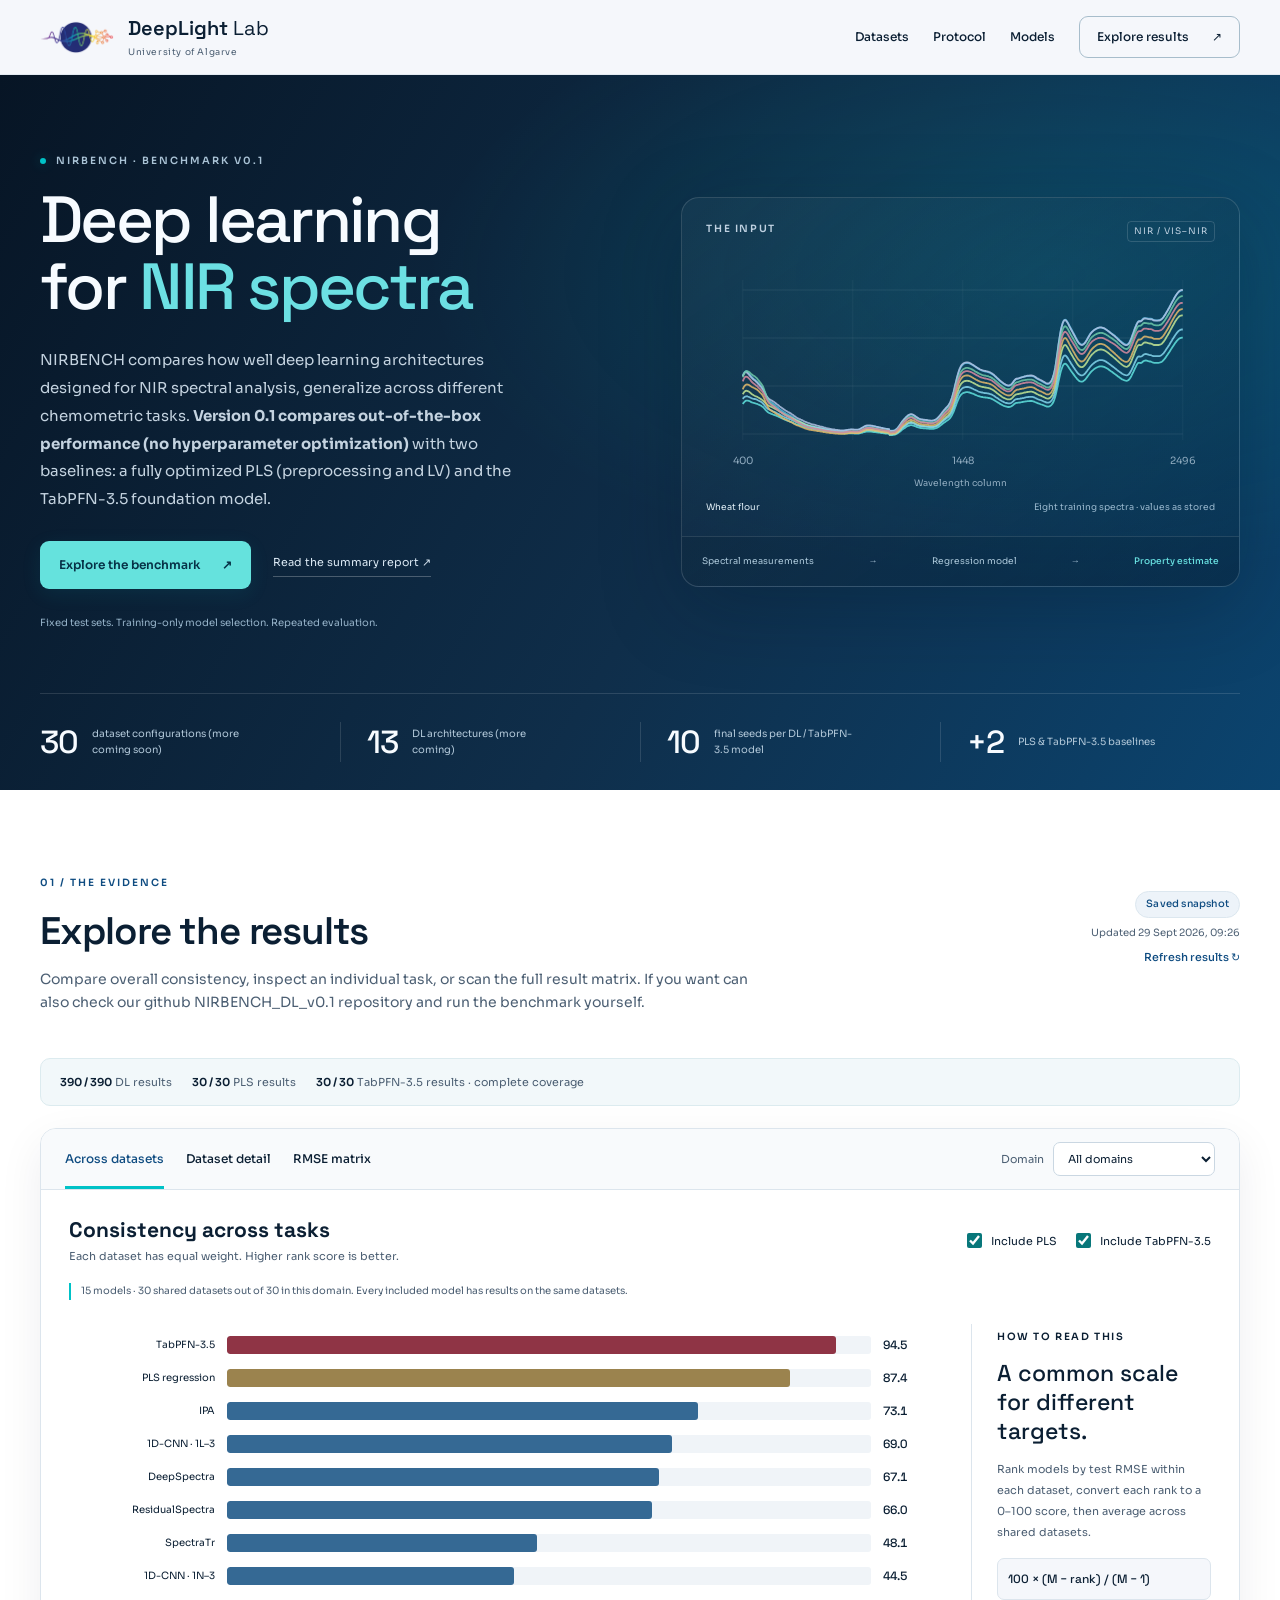
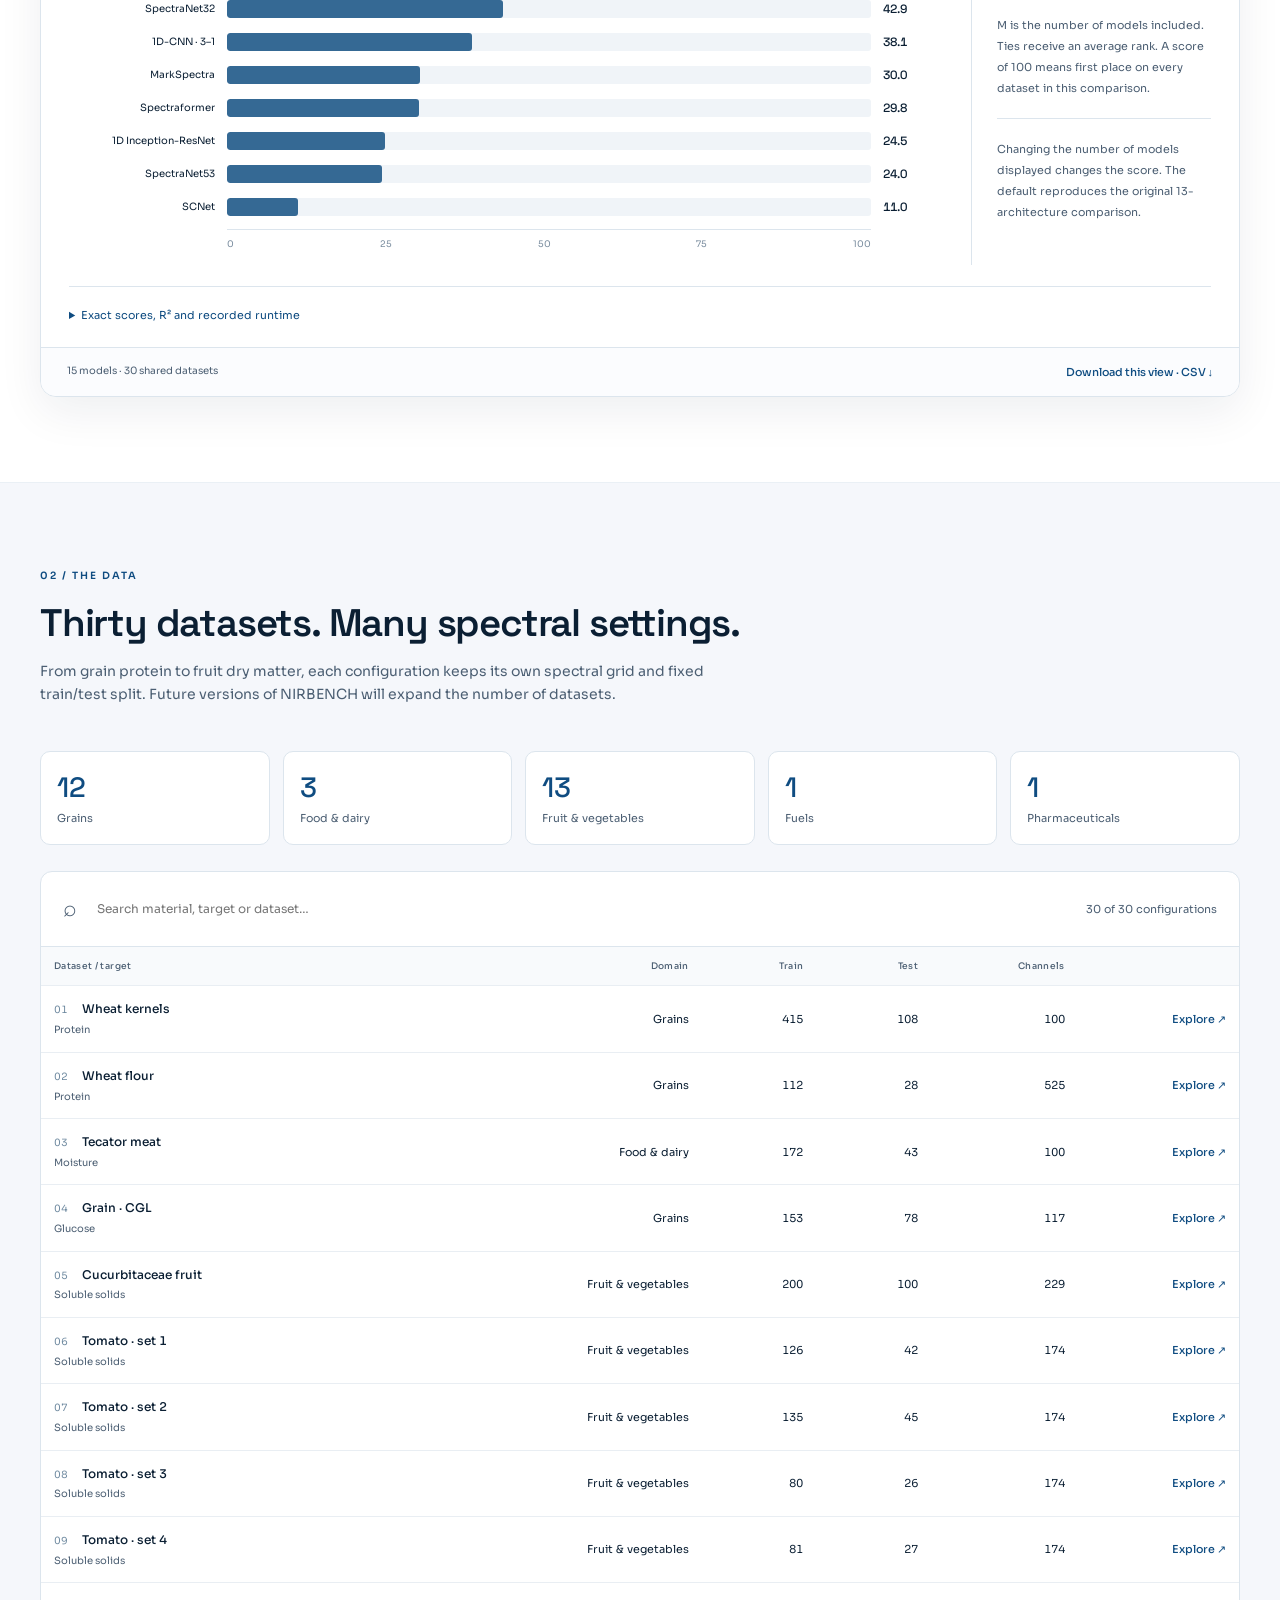
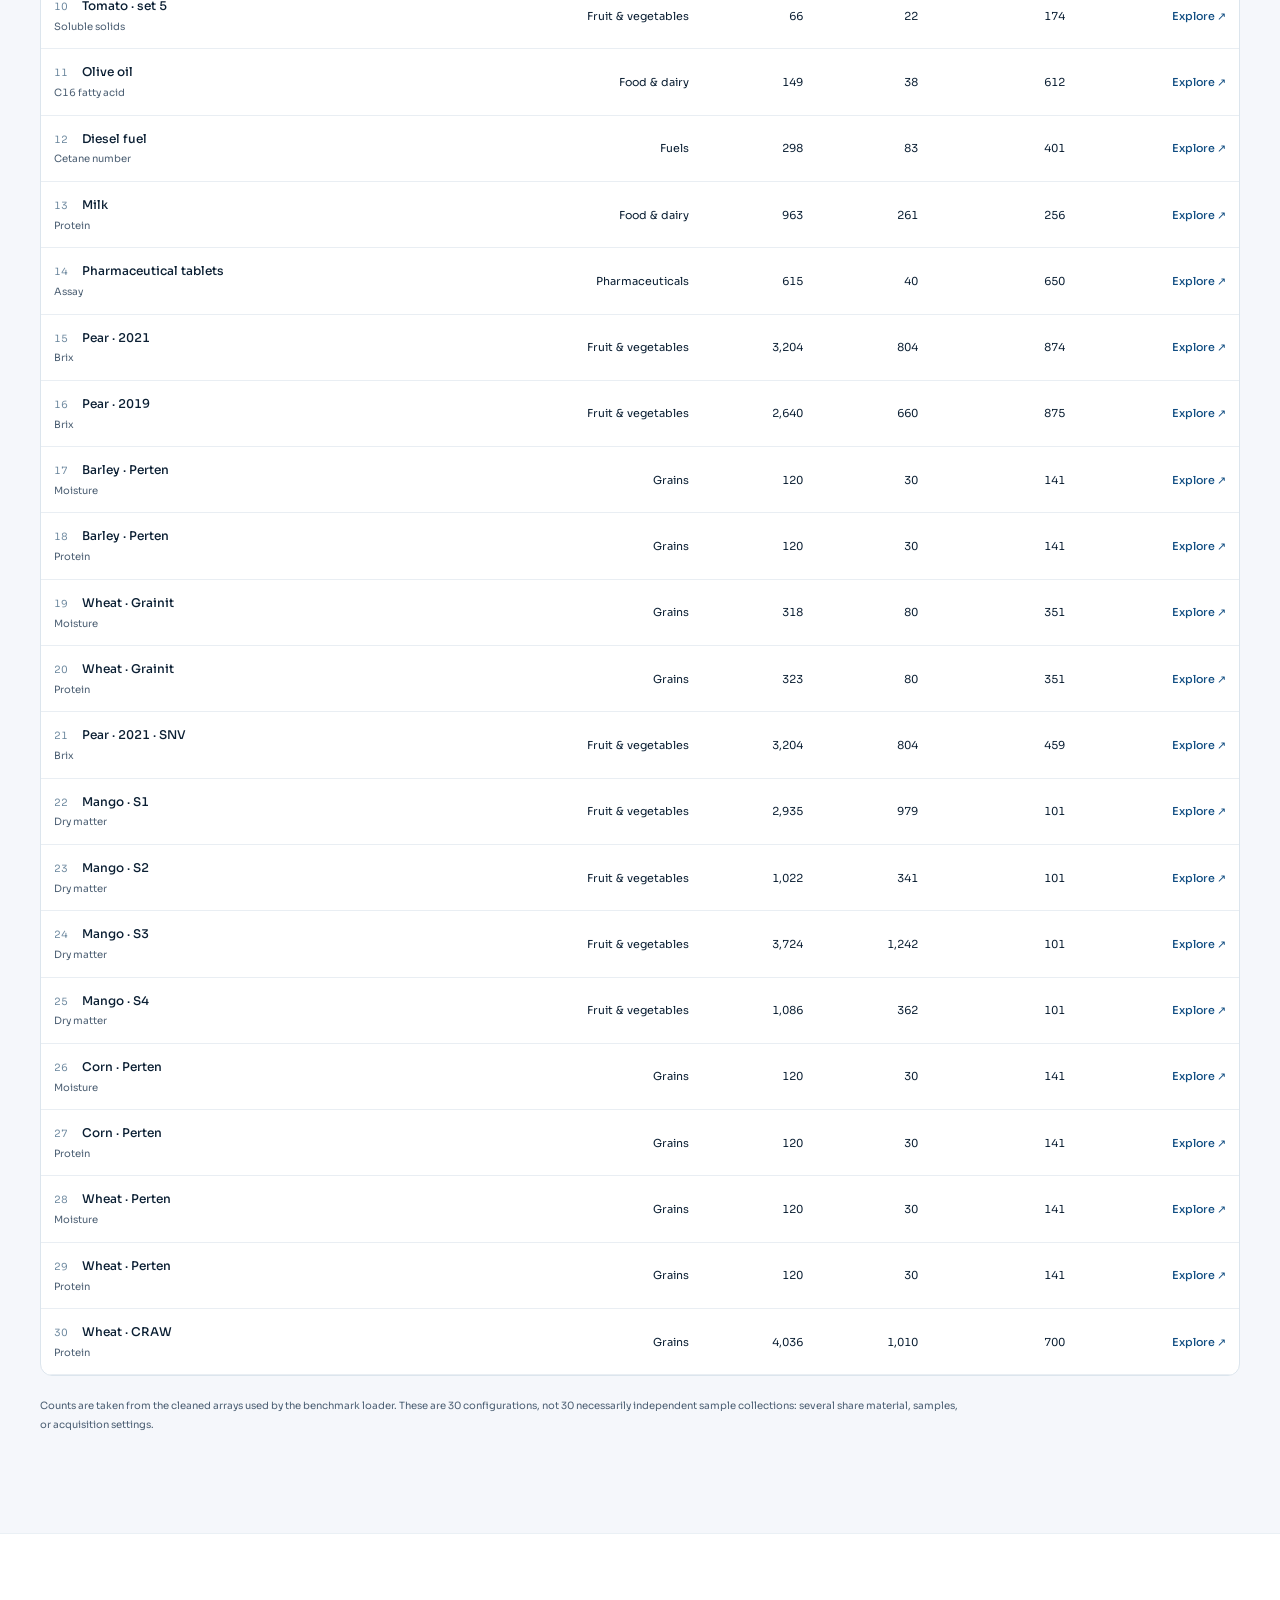
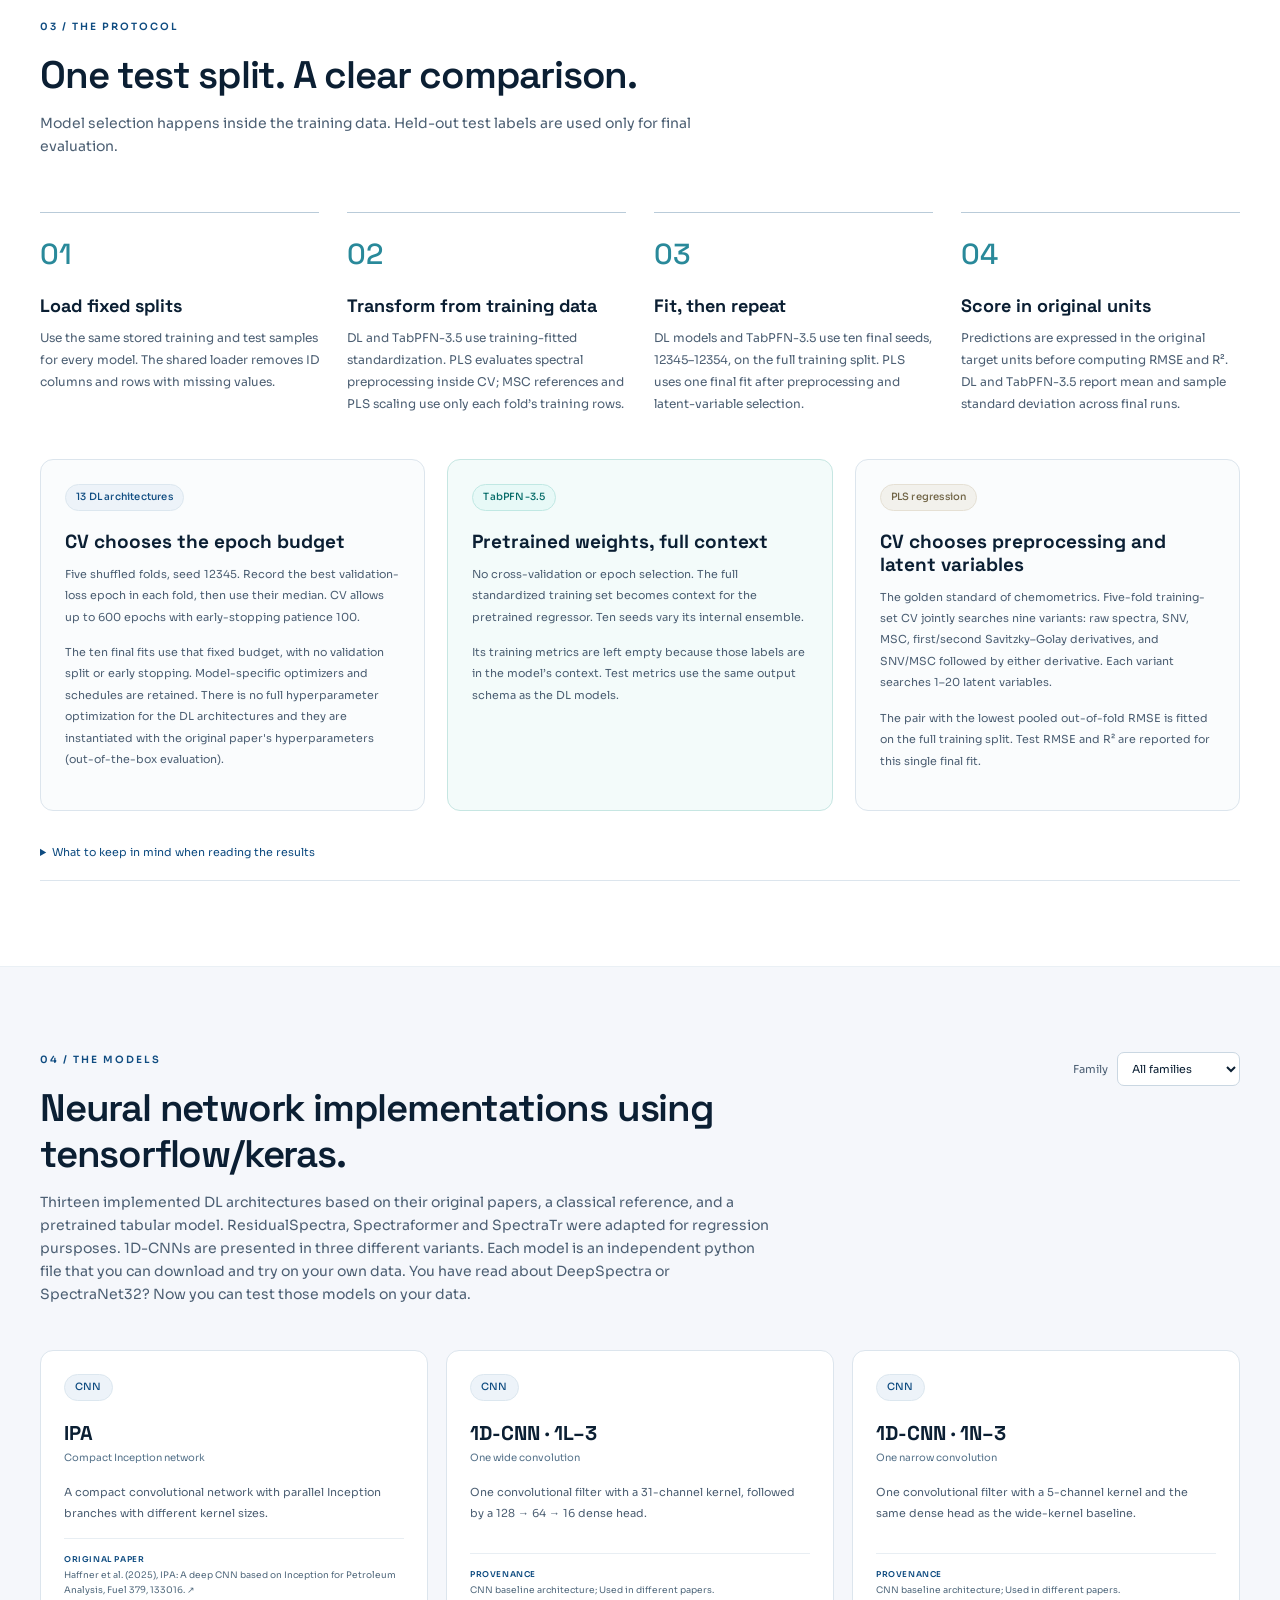
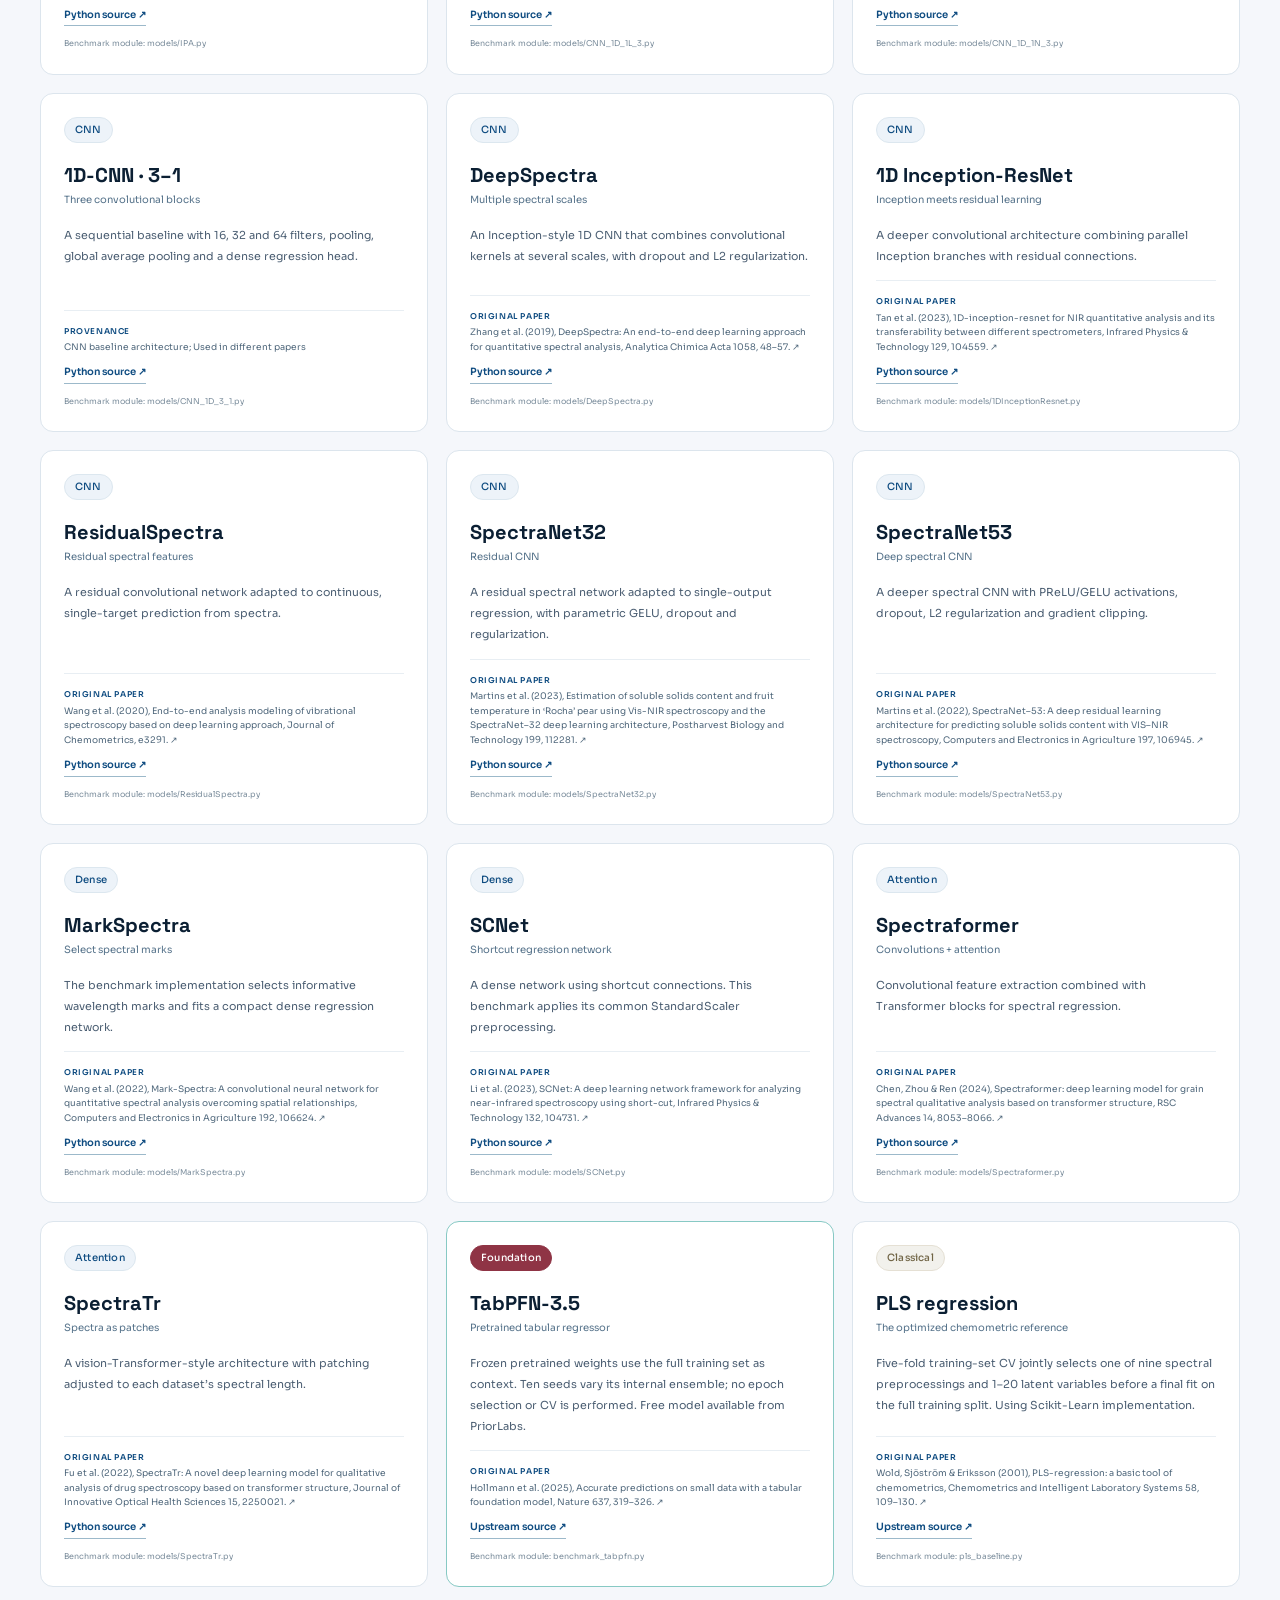
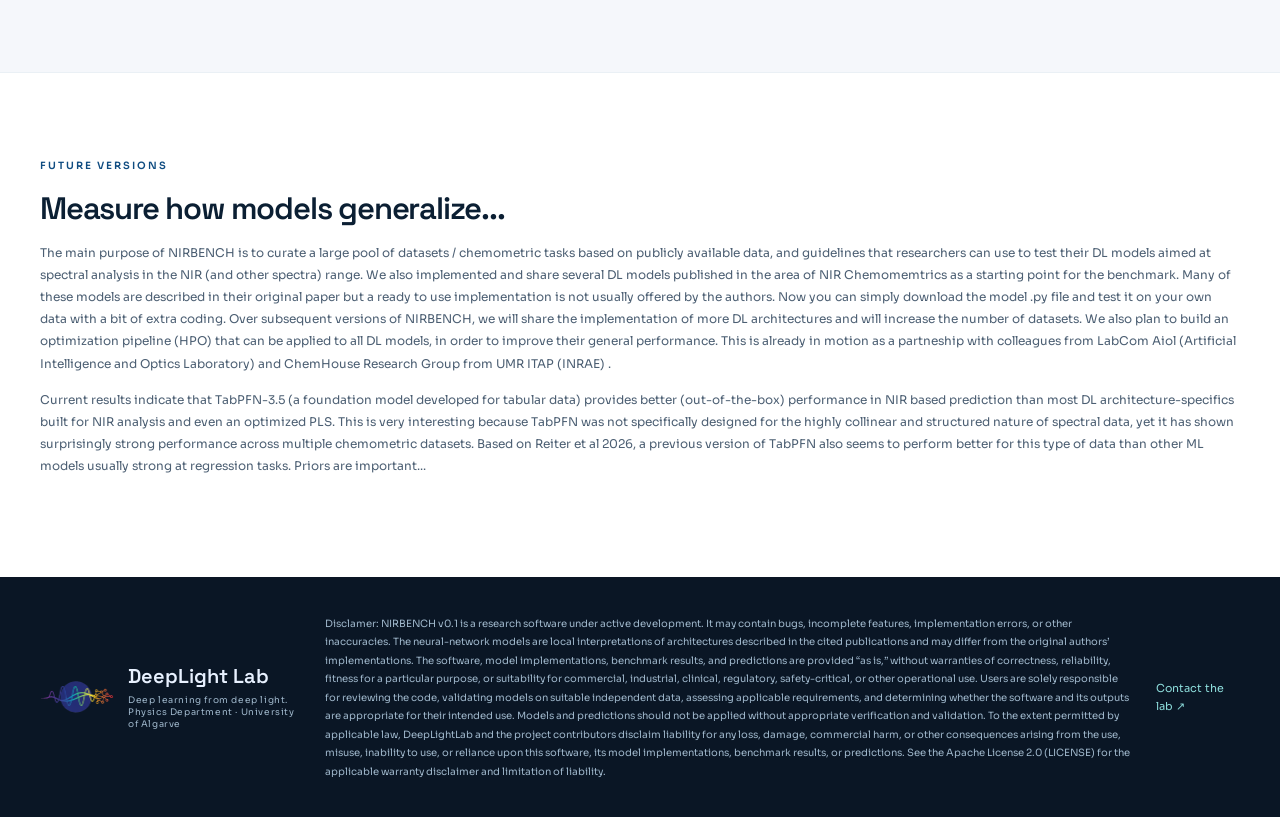
==== nirbench01/index.html @ b4cc1034 "update" ====
<!doctype html>
<html lang="en">
<head>
  <meta charset="utf-8">
  <meta name="viewport" content="width=device-width, initial-scale=1">
  <meta name="description" content="NIRBENCH: a reproducible comparison of deep learning, TabPFN-3.5 and PLS for quantitative near-infrared spectroscopy, from DeepLight Lab.">
  <title>NIRBENCH · DeepLight Lab</title>
  <link rel="icon" href="assets/lab-logo.png">
  <link rel="preconnect" href="https://fonts.googleapis.com">
  <link rel="preconnect" href="https://fonts.gstatic.com" crossorigin>
  <link href="https://fonts.googleapis.com/css2?family=Space+Grotesk:wght@400;500;600;700&family=Sora:wght@400;500;600&display=swap" rel="stylesheet">
  <link rel="stylesheet" href="styles.css">
  <script src="data.js" defer></script>
  <script src="app.js" defer></script>
</head>
<body>
  <a class="skip" href="#main">Skip to content</a>
  <header class="site-header">
    <div class="nav-shell">
      <a class="brand" href="#top"><img src="assets/lab-logo.png" alt=""><span>DeepLight <b>Lab</b><small>University of Algarve</small></span></a>
      <button class="nav-toggle" aria-expanded="false" aria-controls="main-nav" aria-label="Toggle navigation">☰</button>
      <nav id="main-nav" aria-label="Main navigation">
        <a href="#datasets">Datasets</a><a href="#protocol">Protocol</a><a href="#models">Models</a><a class="nav-cta" href="#results">Explore results <span aria-hidden="true">↗</span></a>
      </nav>
    </div>
  </header>
  <main id="main">
    <section id="top" class="hero">
      <div class="hero-inner wrap">
        <div class="hero-copy">
          <div class="eyebrow"><span class="status-dot"></span> NIRBENCH · Benchmark v0.1</div>
          <h1>Deep learning<br>for <em>NIR spectra</em></h1>
          <p class="hero-lead">NIRBENCH compares how well deep learning architectures designed for NIR spectral analysis, generalize across different chemometric tasks. <b>Version 0.1 compares out-of-the-box performance (no hyperparameter optimization)</b> with two baselines: a fully optimized PLS (preprocessing and LV) and the TabPFN-3.5 foundation model. </p>
          <div class="hero-actions"><a href="#results" class="button primary">Explore the benchmark <span aria-hidden="true">↗</span></a><a href="assets/benchmark-report.pdf" class="hero-link" target="_blank" rel="noopener">Read the summary report <span aria-hidden="true">↗</span></a></div>
          <p class="hero-note">Fixed test sets. Training-only model selection. Repeated evaluation.</p>
        </div>
        <div class="spectra-panel">
          <div class="panel-top"><span class="micro-label">THE INPUT</span><span class="signal-label">NIR / VIS–NIR</span></div>
          <div id="hero-spectra" class="hero-spectra" aria-label="Eight measured wheat-flour training spectra"></div>
          <div class="spectra-caption"><span>Wheat flour</span><span>Eight training spectra · values as stored</span></div>
          <div class="signal-flow"><span>Spectral measurements</span><span aria-hidden="true">→</span><span>Regression model</span><span aria-hidden="true">→</span><strong>Property estimate</strong></div>
        </div>
      </div>
      <div class="hero-stats wrap">
        <div><strong>30</strong><span>dataset configurations (more coming soon)</span></div><div><strong>13</strong><span>DL architectures (more coming)</span></div><div><strong>10</strong><span>final seeds per DL / TabPFN-3.5 model</span></div><div><strong>+2</strong><span>PLS & TabPFN-3.5 baselines</span></div>
      </div>
    </section>

    <section id="results" class="section wrap">
      <div class="section-heading"><div><p class="eyebrow blue">01 / THE EVIDENCE</p><h2>Explore the results</h2><p>Compare overall consistency, inspect an individual task, or scan the full result matrix. If you want can also check our <a href="https://github.com/DeepLightLab/NIRBENCH_DL_v0.1" target="_blank">github NIRBENCH_DL_v0.1 repository</a> and run the benchmark yourself.</p></div><div class="snapshot"><span id="connection" class="pill">Saved snapshot</span><small id="updated"></small><button id="refresh" class="text-button">Refresh results ↻</button></div></div>
      <div id="coverage" class="coverage" aria-live="polite"></div>
      <div id="data-warning" class="notice" hidden></div>
      <div class="explorer">
        <div class="explorer-head">
          <div class="tabs" role="tablist" aria-label="Results views"><button id="tab-overview" role="tab" aria-selected="true" aria-controls="overview" data-tab="overview">Across datasets</button><button id="tab-detail" role="tab" aria-selected="false" aria-controls="detail" data-tab="detail" tabindex="-1">Dataset detail</button><button id="tab-matrix" role="tab" aria-selected="false" aria-controls="matrix" data-tab="matrix" tabindex="-1">RMSE matrix</button></div>
          <label class="compact-label">Domain <select id="result-domain"><option value="all">All domains</option></select></label>
        </div>
        <div id="overview" class="tab-panel" role="tabpanel" aria-labelledby="tab-overview">
          <div class="view-intro"><div><h3>Consistency across tasks</h3><p>Each dataset has equal weight. Higher rank score is better.</p></div><div class="switches"><label><input id="include-pls" type="checkbox" checked> Include PLS</label><label><input id="include-tabpfn" type="checkbox" checked> Include TabPFN-3.5</label></div></div>
          <div id="comparison-note" class="comparison-note"></div>
          <div class="ranking-layout"><div><div id="ranking-chart" class="ranking-chart"></div></div><aside class="ranking-aside"><p class="micro-label">HOW TO READ THIS</p><h4>A common scale for different targets.</h4><p>Rank models by test RMSE within each dataset, convert each rank to a 0–100 score, then average across shared datasets.</p><div class="formula">100 × (M − rank) / (M − 1)</div><p class="small">M is the number of models included. Ties receive an average rank. A score of 100 means first place on every dataset in this comparison.</p><div class="aside-divider"></div><p class="small">Changing the number of models displayed changes the score. The default reproduces the original 13-architecture comparison. </p></aside></div>
          <details class="exact-values"><summary>Exact scores, R² and recorded runtime</summary><div class="table-scroll"><table id="ranking-table"><caption class="sr-only">Overall comparison on shared datasets</caption><thead><tr><th scope="col">Model</th><th scope="col">Rank score ↑</th><th scope="col">Mean rank ↓</th><th scope="col">Mean R² ↑</th><th scope="col">Datasets</th><th scope="col">Time / run (s)</th></tr></thead><tbody></tbody></table></div><p class="chart-note">Time / run is comparative: all recorded runtimes were measured locally on a PC workstation with a 13th Gen Intel® Core™ i9-13900K CPU and an NVIDIA GeForce RTX 2080 Ti GPU (11 GB). DL timing includes one final fit at the selected epoch count plus train and test prediction; TabPFN-3.5 timing includes fit and test prediction; PLS timing covers its five-fold joint preprocessing and latent-variable optimization.</p></details>
        </div>
        <div id="detail" class="tab-panel" role="tabpanel" aria-labelledby="tab-detail" hidden>
          <div class="view-intro"><label class="select-label">Dataset<select id="detail-dataset"></select></label><label class="select-label">Metric<select id="detail-metric"><option value="rmse">Test RMSE · lower is better</option><option value="r2">Test R² · higher is better</option></select></label></div>
          <div id="dataset-context" class="dataset-context"></div>
          <div id="detail-chart" class="detail-chart"></div>
          <p class="chart-note">Markers show the mean across final seeds; whiskers show ±1 sample standard deviation, not confidence intervals. PLS is one fit with no run standard deviation. All RMSE values use the target’s original units.</p>
          <details class="exact-values"><summary>Exact measurements and source files</summary><div class="table-scroll"><table id="detail-table"><caption class="sr-only">Per-model results for the selected dataset</caption><thead><tr><th scope="col">Model</th><th scope="col">Test RMSE</th><th scope="col">Test R²</th><th scope="col">Runs</th><th scope="col">Selected configuration</th><th scope="col">Source</th></tr></thead><tbody></tbody></table></div></details>
        </div>
        <div id="matrix" class="tab-panel" role="tabpanel" aria-labelledby="tab-matrix" hidden>
          <div class="view-intro"><div><h3>Test RMSE, task by task</h3><p>All models. Lower values are better within a row. Select a dataset name for its detailed comparison.</p></div><span class="matrix-key"><i></i> Best available result</span></div>
          <div class="table-scroll matrix-scroll" tabindex="0" aria-label="RMSE matrix, scroll horizontally to view all models"><table id="matrix-table"></table></div>
          <p class="chart-note">Shading encodes rank within each dataset, not error magnitude across datasets. Bold values identify the best available RMSE. A dash means no completed result is available in this snapshot.</p>
        </div>
        <div class="explorer-footer"><span id="view-scope"></span><button id="download" class="text-button">Download this view · CSV ↓</button></div>
      </div>
    </section>

    <section id="datasets" class="section section-tint"><div class="wrap">
      <div class="section-heading"><div><p class="eyebrow blue">02 / THE DATA</p><h2>Thirty datasets. Many spectral settings.</h2><p>From grain protein to fruit dry matter, each configuration keeps its own spectral grid and fixed train/test split. Future versions of NIRBENCH will expand the number of datasets.</p></div></div>
      <div id="domain-cards" class="domain-cards"></div>
      <div class="dataset-browser"><div class="dataset-tools"><label class="search-label"><span aria-hidden="true">⌕</span><input id="dataset-search" type="search" placeholder="Search material, target or dataset…" aria-label="Search datasets"></label><span id="dataset-count" class="muted"></span></div><div class="table-scroll"><table id="dataset-table"><thead><tr><th scope="col">Dataset / target</th><th scope="col">Domain</th><th scope="col">Train</th><th scope="col">Test</th><th scope="col">Channels</th><th scope="col"><span class="sr-only">Action</span></th></tr></thead><tbody></tbody></table></div></div>
      <p class="section-note">Counts are taken from the cleaned arrays used by the benchmark loader. These are 30 configurations, not 30 necessarily independent sample collections: several share material, samples, or acquisition settings. </p>
    </div></section>

    <section id="protocol" class="section wrap">
      <div class="section-heading"><div><p class="eyebrow blue">03 / THE PROTOCOL</p><h2>One test split. A clear comparison.</h2><p>Model selection happens inside the training data. Held-out test labels are used only for final evaluation.</p></div></div>
      <div class="protocol-grid"><article class="protocol-step"><span class="step-number">01</span><h3>Load fixed splits</h3><p>Use the same stored training and test samples for every model. The shared loader removes ID columns and rows with missing values.</p></article><article class="protocol-step"><span class="step-number">02</span><h3>Transform from training data</h3><p>DL and TabPFN-3.5 use training-fitted standardization. PLS evaluates spectral preprocessing inside CV; MSC references and PLS scaling use only each fold’s training rows.</p></article><article class="protocol-step"><span class="step-number">03</span><h3>Fit, then repeat</h3><p>DL models and TabPFN-3.5 use ten final seeds, 12345–12354, on the full training split. PLS uses one final fit after preprocessing and latent-variable selection.</p></article><article class="protocol-step"><span class="step-number">04</span><h3>Score in original units</h3><p>Predictions are expressed in the original target units before computing RMSE and R². DL and TabPFN-3.5 report mean and sample standard deviation across final runs.</p></article></div>
      <div class="protocol-variants"><article><span class="pill">13 DL architectures</span><h3>CV chooses the epoch budget</h3><p>Five shuffled folds, seed 12345. Record the best validation-loss epoch in each fold, then use their median. CV allows up to 600 epochs with early-stopping patience 100.</p><p>The ten final fits use that fixed budget, with no validation split or early stopping. Model-specific optimizers and schedules are retained. There is no full hyperparameter optimization for the DL architectures and they are instantiated with the original paper's hyperparameters (out-of-the-box evaluation).</p></article><article><span class="pill aqua">TabPFN-3.5</span><h3>Pretrained weights, full context</h3><p>No cross-validation or epoch selection. The full standardized training set becomes context for the pretrained regressor. Ten seeds vary its internal ensemble.</p><p>Its training metrics are left empty because those labels are in the model’s context. Test metrics use the same output schema as the DL models.</p></article><article><span class="pill neutral">PLS regression</span><h3>CV chooses preprocessing and latent variables</h3><p>The golden standard of chemometrics. Five-fold training-set CV jointly searches nine variants: raw spectra, SNV, MSC, first/second Savitzky–Golay derivatives, and SNV/MSC followed by either derivative. Each variant searches 1–20 latent variables.</p><p>The pair with the lowest pooled out-of-fold RMSE is fitted on the full training split. Test RMSE and R² are reported for this single final fit.</p></article></div>
      <details class="method-notes"><summary>What to keep in mind when reading the results</summary><div><p><strong>Run variability:</strong> standard deviation describes variation across model seeds on a fixed split. It does not measure uncertainty across new sample collections or alternative test splits.</p><p><strong>Predictions and plots:</strong> saved prediction files and scatter plots represent the last final run. The metric tables summarize all final runs. Note that individual model hyperparameter optimization on a given dataset (not done here) is bound to improve its performance.</p><p><strong>Common input, architecture-specific processing:</strong> For all DL models and TabPFN, the input data are feature-wise (spectra) and target (y) standardizated. CNNs add a channel dimension; MarkSpectra selects wavelength marks; TabPFN-3.5 also uses internal preprocessing. A dataset may already contain preprocessing, such as the SNV pear configuration.</p><p><strong>Scope:</strong> performance describes these fixed splits and benchmark implementations. The architecture comparison does not establish that one model is best for all spectroscopy tasks. The objective of the benchmark is to compare how different DL architectures generalize to different chemometric tasks (indepemdently of their performance on a specific dataset).</p></div></details>
    </section>

    <section id="models" class="section section-tint"><div class="wrap"><div class="section-heading"><div><p class="eyebrow blue">04 / THE MODELS</p><h2>Neural network implementations using tensorflow/keras.</h2><p>Thirteen implemented DL architectures based on their original papers, a classical reference, and a pretrained tabular model. ResidualSpectra, Spectraformer and SpectraTr were adapted for regression pursposes. 1D-CNNs are presented in three different variants. Each model is an independent python file that you can download and try on your own data. You have read about DeepSpectra or SpectraNet32? Now you can test those models on your data.</p></div><label class="compact-label">Family<select id="model-family"><option value="all">All families</option><option>CNN</option><option>Dense</option><option>Attention</option><option>Foundation</option><option>Classical</option></select></label></div><div id="model-grid" class="model-grid"></div></div></section>

    <section class="section wrap future-versions"><div><p class="eyebrow blue">FUTURE VERSIONS</p><h2>Measure how models generalize...</h2><p>The main purpose of NIRBENCH is to curate a large pool of datasets / chemometric tasks based on publicly available data, and guidelines that researchers can use to test their DL models aimed at spectral analysis in the NIR (and other spectra) range. We also implemented and share several DL models published in the area of NIR Chemomemtrics as a starting point for the benchmark. Many of these models are described in their original paper but a ready to use implementation is not usually offered by the authors. Now you can simply download the model .py file and test it on your own data with a bit of extra coding. Over subsequent versions of NIRBENCH, we will share the implementation of more DL architectures and will increase the number of datasets. We also plan to build an optimization pipeline (HPO) that can be applied to all DL models, in order to improve their general performance. This is already in motion as a partneship with colleagues from LabCom Aiol (Artificial Intelligence and Optics Laboratory) and ChemHouse Research Group from UMR ITAP (INRAE) . </p>
	
	<p>Current results indicate that TabPFN-3.5 (a foundation model developed for tabular data) provides better (out-of-the-box) performance in NIR based prediction than most DL architecture-specifics built for NIR analysis and even an optimized PLS. This is very interesting because TabPFN was not specifically designed for the highly collinear and structured nature of spectral data, yet it has shown surprisingly strong performance across multiple chemometric datasets. Based on <a href="https://arxiv.org/abs/2605.21544" target="_blank">Reiter et al 2026</a>, a previous version of TabPFN also seems to perform better for this type of data than other ML models usually strong at regression tasks. Priors are important...</p></div>
	<!--
	<div class="resource-box"><a href="assets/benchmark-report.pdf" target="_blank" rel="noopener"><span>Updated benchmark report<small>PDF · DL, PLS and TabPFN-3.5 results</small></span><span aria-hidden="true">↗</span></a><a href="data.json" download><span>Complete data snapshot<small>JSON · metrics, coverage and provenance</small></span><span aria-hidden="true">↓</span></a><button id="all-csv"><span>All available measurements<small>CSV · includes source filenames</small></span><span aria-hidden="true">↓</span></button></div>
	-->
	</section>
  </main>
  <footer><div class="wrap footer-inner"><div class="brand"><img src="assets/lab-logo.png" alt=""><span>DeepLight Lab<small>Deep learning from deep light.<br><span>Physics Department · University of Algarve</span></small></span></div><div style="width: 80%; margin: 0 auto;"><p><span>Disclamer: NIRBENCH v0.1 is a research software under active development. It may contain bugs, incomplete features, implementation errors, or other inaccuracies. The neural-network models are local interpretations of architectures described in the cited publications and may differ from the original authors’ implementations.
  The software, model implementations, benchmark results, and predictions are provided “as is,” without warranties of correctness, reliability, fitness for a particular purpose, or suitability for commercial, industrial, clinical, regulatory, safety-critical, or other operational use.
Users are solely responsible for reviewing the code, validating models on suitable independent data, assessing applicable requirements, and determining whether the software and its outputs are appropriate for their intended use. Models and predictions should not be applied without appropriate verification and validation.

To the extent permitted by applicable law, DeepLightLab and the project contributors disclaim liability for any loss, damage, commercial harm, or other consequences arising from the use, misuse, inability to use, or reliance upon this software, its model implementations, benchmark results, or predictions. See the Apache License 2.0 (LICENSE) for the applicable warranty disclaimer and limitation of liability.</span></p></div><a href="mailto:dmpassos@ualg.pt">Contact the lab ↗</a></div></footer>
  <noscript><p class="notice">Enable JavaScript to explore the saved benchmark measurements. Dataset and model information is also available in the PDF report.</p></noscript>
</body>
</html>
---- nirbench01/styles.css ----
:root{--ink:#0b1f33;--blue:#0f4c81;--aqua:#00c2c7;--tabpfn:#8f3445;--mist:#f5f7fb;--card:#fff;--muted:#4c5f73;--line:#dce5ed;--radius:16px;--shadow:0 15px 45px rgba(10,31,51,.07)}
*{box-sizing:border-box}html{scroll-behavior:smooth;scroll-padding-top:95px}body{margin:0;font-family:Sora,Arial,sans-serif;font-size:14px;color:var(--ink);background:white;line-height:1.65}h1,h2,h3,h4{font-family:'Space Grotesk',Arial,sans-serif;line-height:1.2}h2{font-size:clamp(28px,3vw,39px);letter-spacing:-1.2px;margin:6px 0 14px;font-weight:600}h3{font-size:19px;margin:0 0 10px}p{margin:0 0 14px}button,input,select{font:inherit}button,a,input,select,summary{-webkit-tap-highlight-color:transparent}button,select,summary{cursor:pointer}a{color:inherit;text-decoration:none}button{color:inherit}button:hover,a:hover{color:var(--blue)}:focus-visible{outline:3px solid #007f91;outline-offset:4px}button{border:0;background:none}img{max-width:100%}[hidden]{display:none!important}.wrap{width:min(1200px,calc(100% - 64px));margin-inline:auto}.section{padding-top:85px;padding-bottom:85px}.section-tint{background:var(--mist);border-block:1px solid #eaf0f5}.section-heading{display:flex;justify-content:space-between;align-items:flex-start;gap:32px;margin-bottom:30px}.section-heading>div:first-child{max-width:760px}.section-heading p:not(.eyebrow){color:var(--muted);max-width:730px}.eyebrow{font-size:10px;letter-spacing:2px;font-weight:600;text-transform:uppercase;margin:0 0 16px}.blue{color:var(--blue)}.muted,.small,.chart-note,.section-note{color:var(--muted)}.small{font-size:12px;line-height:1.8}.micro-label{font-size:10px;letter-spacing:1.6px;font-weight:600}.sr-only{position:absolute;width:1px;height:1px;padding:0;overflow:hidden;clip:rect(0,0,0,0);white-space:nowrap;border:0}.skip{position:fixed;top:-100px;left:20px;padding:10px;background:white;z-index:100}.skip:focus{top:10px}.site-header{position:sticky;top:0;z-index:30;background:rgba(245,247,251,.95);backdrop-filter:blur(14px);border-bottom:1px solid rgba(15,76,129,.08)}.nav-shell{max-width:1264px;margin:auto;padding:16px 32px;display:flex;justify-content:space-between;align-items:center;gap:20px}.brand{display:flex;align-items:center;gap:12px;font-family:'Space Grotesk',Arial,sans-serif;font-size:20px;font-weight:600;line-height:1.2}.brand img{width:76px;height:38px;object-fit:contain}.brand small{display:block;font:9px Sora,Arial,sans-serif;letter-spacing:.6px;margin-top:6px;color:var(--muted)}.brand b{font-weight:400}nav{display:flex;align-items:center;gap:24px;font-size:12px;font-weight:500}nav a{padding:9px 0}nav .nav-cta{border:1px solid #a7bdcb;border-radius:9px;padding:10px 17px;display:flex;gap:23px}.nav-toggle{display:none;font-size:23px}
.hero{position:relative;overflow:hidden;color:#f7fbff;background:radial-gradient(ellipse at 82% 28%,rgba(0,194,199,.17),transparent 42%),linear-gradient(120deg,#071525,#0f2e4a 56%,#0b446f)}.hero-inner{padding-top:78px;padding-bottom:62px;display:grid;grid-template-columns:1.05fr 1fr;align-items:center;gap:55px}.hero .eyebrow{color:#aac3d6;display:flex;align-items:center;gap:10px}.status-dot{width:6px;height:6px;display:inline-block;border-radius:50%;background:var(--aqua);box-shadow:0 0 12px #00c2c755}.hero h1{font-size:clamp(46px,5.1vw,68px);font-weight:500;letter-spacing:-2.7px;line-height:1.04;margin:0 0 25px}.hero h1 em{font-style:normal;color:#6ce0e3}.hero-lead{color:#c4d3e0;max-width:490px;font-size:15px;line-height:1.85}.hero-actions{display:flex;align-items:center;gap:22px;flex-wrap:wrap;margin-top:28px}.button{display:inline-flex;align-items:center;justify-content:center;gap:22px;padding:14px 19px;border-radius:9px;font-weight:600;font-size:12px}.primary{background:#65e2dd;color:#073247;box-shadow:0 5px 20px #00c2c718}.primary:hover{background:#8becdf}.hero-link{font-size:11px;color:#dae8f3;border-bottom:1px solid #ffffff40;padding-bottom:5px}.hero-link:hover{color:white}.hero-note{font-size:10px;color:#94b1c7;margin-top:26px;margin-bottom:0}.spectra-panel{border:1px solid #ffffff24;background:linear-gradient(145deg,#ffffff08,#041b2e50);border-radius:18px;overflow:hidden;box-shadow:0 20px 80px #03152240}.panel-top{padding:23px 24px 8px;display:flex;justify-content:space-between;color:#bed0e0}.signal-label{font-size:9px;border:1px solid #ffffff25;border-radius:4px;padding:2px 6px;letter-spacing:1px}.hero-spectra{height:240px;padding:0 10px}.hero-spectra svg{width:100%;height:100%;display:block}.spectra-caption{display:flex;justify-content:space-between;gap:10px;padding:10px 24px 22px;font-size:9px;color:#98b7cd}.spectra-caption>span:first-child{color:#e0eef6}.signal-flow{border-top:1px solid #ffffff1c;display:flex;justify-content:space-between;gap:6px;align-items:center;padding:17px 20px;font-size:9px;color:#acc8da;background:#051b2a22}.signal-flow strong{color:#68e0e1;font-weight:500}.hero-stats{display:grid;grid-template-columns:repeat(4,1fr);padding-block:28px;border-top:1px solid #ffffff20}.hero-stats>div{padding-left:26px;border-left:1px solid #ffffff20;display:flex;align-items:center;gap:14px}.hero-stats>div:first-child{padding-left:0;border:0}.hero-stats strong{font:500 32px 'Space Grotesk',sans-serif;letter-spacing:-1px}.hero-stats span{max-width:148px;font-size:10px;color:#b1c7d8;line-height:1.65}
.snapshot{flex-shrink:0;text-align:right;display:flex;align-items:flex-end;flex-direction:column;gap:7px;padding-top:16px}.snapshot small{font-size:10px;color:var(--muted)}.pill{display:inline-block;font-size:10px;font-weight:500;letter-spacing:.2px;padding:4px 10px;border-radius:30px;background:#edf3f9;color:var(--blue);border:1px solid #dce7ef}.pill.aqua{background:#e7f9f7;border-color:#c0e8e3;color:#056b68}.pill.neutral{background:#f2f1ec;color:#706445;border-color:#e5e0d4}.text-button{font-size:11px;color:var(--blue);padding:0;font-weight:500}.text-button:hover{text-decoration:underline}.coverage{display:flex;gap:20px;flex-wrap:wrap;padding:14px 19px;background:#f2f8fa;border:1px solid #dcebef;border-radius:10px;margin-bottom:22px;font-size:11px;color:var(--muted)}.coverage b{color:var(--ink);font-weight:600}.coverage .partial{color:#8a6016}.notice{padding:15px;border:1px solid #e4c890;background:#fff8e9;border-radius:8px;margin-block:15px;color:#775613;font-size:12px}.explorer{background:#fff;border:1px solid var(--line);border-radius:var(--radius);box-shadow:var(--shadow);overflow:hidden}.explorer-head{background:#f8fafc;display:flex;justify-content:space-between;align-items:center;padding:0 24px;border-bottom:1px solid var(--line);gap:20px}.tabs{display:flex;gap:22px;align-self:stretch}.tabs button{border-bottom:3px solid transparent;font-size:12px;font-weight:500;padding:20px 0 17px;white-space:nowrap}.tabs button[aria-selected=true]{color:var(--blue);border-color:var(--aqua)}select{background:#fff;color:var(--ink);border:1px solid #cad7e2;border-radius:7px;padding:8px 28px 8px 10px;font-size:11px;max-width:100%}.compact-label{display:flex;align-items:center;gap:9px;font-size:11px;color:var(--muted)}.tab-panel{padding:27px 28px 18px;min-height:480px}.view-intro{display:flex;justify-content:space-between;gap:25px;align-items:center;margin-bottom:18px}.view-intro p{font-size:11px;color:var(--muted);margin:0}.view-intro h3{font-size:21px;margin-bottom:5px}.switches{display:flex;gap:15px;flex-wrap:wrap;font-size:11px}.switches label{display:flex;align-items:center;gap:6px;cursor:pointer}.switches input{accent-color:#08777a;width:15px;height:15px}.comparison-note{font-size:10px;color:var(--muted);margin-bottom:24px;padding-left:10px;border-left:2px solid var(--aqua)}.ranking-layout{display:grid;grid-template-columns:minmax(0,1fr) 240px;gap:40px}.ranking-aside{border-left:1px solid var(--line);padding-left:25px;padding-top:5px}.ranking-aside h4{font-size:23px;font-weight:500;margin:14px 0;line-height:1.25}.ranking-aside p:not(.micro-label){font-size:11px;color:var(--muted);line-height:1.9}.formula{font:500 12px 'Space Grotesk',Arial,sans-serif;border:1px solid var(--line);padding:12px 10px;border-radius:7px;margin:15px 0;background:var(--mist)}.aside-divider{border-top:1px solid var(--line);margin:20px 0}.rank-row{display:grid;grid-template-columns:146px 1fr 48px;gap:12px;align-items:center;margin:10px 0;min-height:23px}.rank-label{font-size:10px;text-align:right;overflow-wrap:anywhere}.rank-bar-track{background:#f0f4f8;height:18px;border-radius:3px;overflow:hidden}.rank-bar{height:100%;background:#356994;border-radius:3px;min-width:0;transition:width .3s}.rank-row:first-child .rank-bar{background:#098f91}.rank-row.reference .rank-bar{background:#9b834e}.rank-row.foundation .rank-bar{background:var(--tabpfn)}.rank-value{font:500 12px 'Space Grotesk',Arial,sans-serif;font-variant-numeric:tabular-nums}.rank-axis{margin-left:158px;margin-right:60px;display:flex;justify-content:space-between;color:#798c9e;font-size:9px;border-top:1px solid var(--line);padding-top:7px}.ranking-chart{padding-bottom:14px}.exact-values{margin-top:21px;border-top:1px solid var(--line);padding-top:15px}summary{font-size:11px;color:var(--blue);padding-block:4px}.table-scroll{position:relative;overflow:auto;max-width:100%}table{border-collapse:collapse;width:100%;font-size:11px;text-align:left}th{color:var(--muted);font-size:9px;font-weight:500;letter-spacing:.35px;white-space:nowrap;background:#f8fafc}td,th{padding:12px 13px;border-bottom:1px solid #e9eef3}td{font-variant-numeric:tabular-nums}td:not(:first-child),th:not(:first-child){text-align:right}tbody tr:hover{background:#f4f9fb}caption{text-align:left}.exact-values table{margin-top:15px}.chart-note{font-size:10px;line-height:1.8;margin:16px 0 4px}.explorer-footer{display:flex;justify-content:space-between;gap:20px;border-top:1px solid var(--line);background:#fbfcfe;padding:15px 26px;font-size:10px;color:var(--muted)}.select-label{display:flex;flex-direction:column;gap:6px;font-size:10px;color:var(--muted)}.select-label select{font-size:12px;max-width:480px}.dataset-context{font-size:11px;color:var(--muted);margin-bottom:24px;display:flex;gap:20px;flex-wrap:wrap}.detail-chart svg{width:100%;height:auto;display:block}.detail-chart{max-width:960px;margin:auto}.detail-chart svg text{font-family:Sora,Arial,sans-serif}.detail-chart .point{cursor:help}.detail-chart .point:focus{outline:none}.detail-chart .point:focus circle{stroke-width:4;stroke:#e09214}.source-path{font-size:9px;color:var(--muted);word-break:break-all;max-width:230px}.matrix-scroll{max-height:570px}.matrix-scroll th{position:sticky;top:0;z-index:3}.matrix-scroll td:first-child,.matrix-scroll th:first-child{position:sticky;left:0;background:#fff;min-width:235px;z-index:2}.matrix-scroll th:first-child{z-index:4;background:#f8fafc}.matrix-scroll th:not(:first-child){max-width:125px;min-width:95px;white-space:normal}.matrix-scroll td{padding:12px 10px;white-space:nowrap;font-size:10px}.dataset-link{padding:0;text-align:left;color:var(--blue);font-size:11px;line-height:1.6}.dataset-link:hover{text-decoration:underline}.matrix-key{font-size:10px;white-space:nowrap;color:var(--muted)}.matrix-key i{display:inline-block;width:10px;height:10px;border-radius:2px;background:#b7e9e2;margin-right:7px}.empty{padding:30px;color:var(--muted);font-size:12px}
.domain-cards{display:grid;grid-template-columns:repeat(5,1fr);gap:13px;margin-bottom:26px}.domain-card{background:white;border:1px solid var(--line);border-radius:10px;padding:17px 16px;text-align:left;transition:border-color .2s,transform .2s}.domain-card:hover{border-color:#66b8bd;transform:translateY(-2px)}.domain-card.active{border-color:#148d96;box-shadow:0 0 0 1px #148d96}.domain-card strong{font:500 28px 'Space Grotesk',Arial,sans-serif;display:block;color:var(--blue)}.domain-card span{display:block;font-size:11px;color:var(--muted);margin-top:4px}.dataset-browser{background:#fff;border:1px solid var(--line);border-radius:12px;overflow:hidden}.dataset-tools{display:flex;justify-content:space-between;align-items:center;gap:20px;padding:18px 22px;border-bottom:1px solid var(--line);font-size:11px}.search-label{display:flex;align-items:center;gap:12px;width:min(460px,100%);color:var(--muted);font-size:23px}.search-label input{border:0;background:transparent;min-width:0;width:100%;font-size:12px;padding:8px}.dataset-browser td{padding-block:13px}.dataset-browser td:first-child{min-width:200px}.dataset-title{font-size:12px;font-weight:500}.dataset-sub{display:block;font-size:10px;color:var(--muted);margin-top:3px}.dataset-number{display:inline-block;font-size:10px;color:#6f8aa0;width:28px;font-variant-numeric:tabular-nums}.section-note{font-size:10px;line-height:1.9;margin-top:20px;max-width:930px}.protocol-grid{display:grid;grid-template-columns:repeat(4,1fr);gap:28px;margin-top:40px}.protocol-step{border-top:1px solid #b9cbd9;padding-top:22px}.step-number{font:500 29px 'Space Grotesk',sans-serif;color:#29899a;display:block;margin-bottom:23px}.protocol-step p{font-size:12px;color:var(--muted);line-height:1.85}.protocol-step h3{font-size:18px}.protocol-variants{display:grid;grid-template-columns:repeat(3,1fr);gap:22px;margin-top:30px}.protocol-variants article{border:1px solid var(--line);border-radius:13px;padding:24px;background:#fafcfd}.protocol-variants h3{font-size:19px;margin-top:20px}.protocol-variants p{font-size:11px;color:var(--muted);line-height:1.95}.protocol-variants article:nth-child(2){background:#f3fbfa;border-color:#c6e6e2}.method-notes{margin-top:28px;border-bottom:1px solid var(--line);padding-bottom:15px}.method-notes>div{padding:18px 0 0;display:grid;grid-template-columns:1fr 1fr;gap:15px 35px;color:var(--muted);font-size:11px;line-height:1.9}.model-grid{display:grid;grid-template-columns:repeat(3,1fr);gap:18px}.model-card{background:white;border:1px solid var(--line);border-radius:13px;padding:23px;display:flex;flex-direction:column;align-items:flex-start}.model-card h3{font-size:20px;margin-top:20px;margin-bottom:5px}.model-card h3 a{border-bottom:1px solid transparent}.model-card h3 a:hover{border-color:currentColor}.model-card .subtitle{font-size:10px;color:#55728a;margin-bottom:16px}.model-card .description{font-size:11px;line-height:1.9;color:var(--muted)}.model-card-links{width:100%;margin-top:auto;padding-top:14px;border-top:1px solid #e8eef3;display:flex;flex-direction:column;align-items:flex-start;gap:9px}.model-citation{font-size:9px;line-height:1.65;color:#50687c}.model-citation:hover{color:var(--blue)}.model-citation.no-paper{margin:0}.citation-label{display:block;color:var(--blue);font-weight:600;letter-spacing:.6px;text-transform:uppercase;font-size:8px;margin-bottom:2px}.model-code-link{font-size:10px;font-weight:600;color:var(--blue);border-bottom:1px solid #9cb9ca;padding-bottom:2px}.model-card small{font-size:8px;word-break:break-word;color:#7b8d9c;padding-top:2px}.model-card.foundation{border-color:#87c9c4}.model-card.foundation>.pill{background:var(--tabpfn);border-color:var(--tabpfn);color:#fff}.provenance{display:grid;grid-template-columns:1.15fr 1fr;gap:70px;align-items:center}.provenance h2{font-size:31px}.provenance p:not(.eyebrow){color:var(--muted);font-size:12px;line-height:1.85}.future-versions{display:grid;grid-template-columns:minmax(0,1fr);align-items:center}.future-versions h2{font-size:31px}.future-versions p:not(.eyebrow){color:var(--muted);font-size:12px;line-height:1.85}.resource-box{border:1px solid var(--line);border-radius:12px;overflow:hidden}.resource-box a,.resource-box button{display:flex;justify-content:space-between;align-items:center;text-align:left;padding:22px 24px;width:100%;border-bottom:1px solid var(--line);font-size:12px}.resource-box>*:last-child{border:0}.resource-box a:hover,.resource-box button:hover{background:var(--mist)}.resource-box small{display:block;font-size:10px;color:var(--muted);margin-top:5px}footer{background:#0a1625;color:#e8f1ff}.footer-inner{display:flex;justify-content:space-between;align-items:center;gap:25px;padding-block:37px}footer .brand small{color:#9eb6ca}footer p{font-size:11px;margin:0}footer p span{color:#9eb6ca;font-size:10px}footer a{font-size:11px;color:#8ddcdb}code{font-size:.95em}
@media(min-width:1500px){.hero-inner{padding-block:90px}.hero h1{font-size:72px}}
@media(max-width:1000px){.hero-inner{gap:25px}.hero h1{font-size:52px}.hero-actions{gap:16px}.hero-stats>div{padding-left:16px;gap:10px}.hero-stats span{font-size:9px}.ranking-layout{grid-template-columns:minmax(0,1fr) 200px;gap:24px}.ranking-aside{padding-left:20px}.explorer-head{padding-inline:18px;gap:15px}.tabs{gap:17px}.tabs button{font-size:11px}.view-intro{align-items:flex-start}.switches{flex-direction:column;gap:8px}.domain-card span{font-size:10px}.protocol-grid{gap:18px}.protocol-variants{gap:14px}.protocol-variants article{padding:19px}.model-grid{gap:14px}}
@media(max-width:760px){.wrap{width:calc(100% - 36px)}.section{padding-block:55px}.nav-shell{padding:13px 18px}.brand{font-size:18px}.brand img{width:62px;height:32px}.nav-toggle{display:block}.site-header nav{display:none;position:absolute;top:100%;left:0;right:0;background:#f5f7fb;padding:18px;box-shadow:0 12px 20px #0b1f3320;flex-wrap:wrap;gap:20px}.site-header nav.open{display:flex}.hero-inner{grid-template-columns:1fr;gap:35px;padding-top:45px;padding-bottom:35px}.hero h1{font-size:56px}.hero-lead{font-size:14px;max-width:none}.spectra-panel{max-width:560px;width:100%;margin:auto}.hero-stats{grid-template-columns:1fr 1fr;gap:25px;padding-block:27px}.hero-stats>div{border:0;padding:0}.hero-stats span{font-size:10px}.hero-stats strong{font-size:30px}.section-heading{flex-direction:column;gap:10px}.snapshot{flex-direction:row;align-items:center;flex-wrap:wrap;text-align:left;padding-top:0}.snapshot small{font-size:9px}.coverage{gap:8px 18px;font-size:10px}.explorer-head{display:block;padding:0 16px 12px}.tabs{gap:22px}.tabs button{padding-top:15px;padding-bottom:13px}.explorer-head .compact-label{padding-top:12px}.tab-panel{padding:22px 16px 15px}.view-intro{flex-wrap:wrap;gap:15px}.view-intro h3{font-size:20px}.switches{flex-direction:row;flex-wrap:wrap}.ranking-layout{grid-template-columns:1fr;gap:15px}.ranking-aside{border-left:0;border-top:1px solid var(--line);padding:20px 0 0}.ranking-aside h4{font-size:20px}.rank-row{grid-template-columns:120px 1fr 39px;gap:8px}.rank-label{font-size:9px}.rank-axis{margin-left:128px;margin-right:47px}.rank-value{font-size:11px}.rank-bar-track{height:17px}.ranking-aside .aside-divider,.ranking-aside .micro-label{display:none}.formula{display:inline-block;margin:0 0 10px}.ranking-aside p{margin-bottom:8px}.explorer-footer{padding:14px 16px;flex-wrap:wrap;gap:8px}.domain-cards{grid-template-columns:repeat(2,1fr);gap:10px}.domain-card:last-child{grid-column:span 2}.domain-card{padding:13px 17px}.domain-card strong{font-size:23px}.domain-card span{font-size:11px}.dataset-tools{padding:12px 14px;flex-wrap:wrap;gap:3px}.dataset-tools .search-label{width:100%}.dataset-tools>span{font-size:10px}.protocol-grid{grid-template-columns:1fr 1fr;gap:20px}.step-number{margin-bottom:13px}.protocol-variants{grid-template-columns:1fr}.protocol-variants article{padding:23px}.method-notes>div{grid-template-columns:1fr;gap:3px}.model-grid{grid-template-columns:1fr 1fr}.model-card{padding:19px}.model-card h3{font-size:18px}.provenance{grid-template-columns:1fr;gap:20px}.footer-inner{flex-wrap:wrap;gap:22px}.footer-inner>p{width:100%;order:3}.chart-note{font-size:9px}.select-label{max-width:100%}.select-label select{width:100%;font-size:11px}.dataset-context{gap:7px 16px;font-size:10px}.detail-chart{overflow-x:auto}.detail-chart svg{min-width:600px}.matrix-key{white-space:normal}.source-path{min-width:180px}}
@media(max-width:420px){.hero h1{font-size:48px}.hero-actions{align-items:flex-start;flex-direction:column}.model-grid{grid-template-columns:1fr}.hero-stats{gap:20px 12px}.hero-stats>div{gap:10px}.signal-flow{font-size:8px;padding-inline:12px}.spectra-caption{padding-inline:14px;font-size:8px}.tabs{gap:17px}.tabs button{font-size:10px}.rank-label{font-size:8px}.rank-row{grid-template-columns:104px 1fr 35px;gap:7px}.rank-axis{margin-left:111px;margin-right:42px}}
@media(prefers-reduced-motion:reduce){html{scroll-behavior:auto}*{transition:none!important}}
@media print{.site-header,.hero-actions,.snapshot,.explorer-footer,.switches,.nav-toggle{display:none}.hero{background:#0f2e4a!important;print-color-adjust:exact}.section{padding-block:25px}.wrap{width:100%}.explorer{box-shadow:none}.tab-panel{min-height:0}.section-tint{background:#fff}.model-card,.protocol-variants article{break-inside:avoid}.table-scroll{overflow:visible}.hero-inner{padding:30px}.hero-stats{padding:20px}.ranking-aside{display:none}.ranking-layout{display:block}}
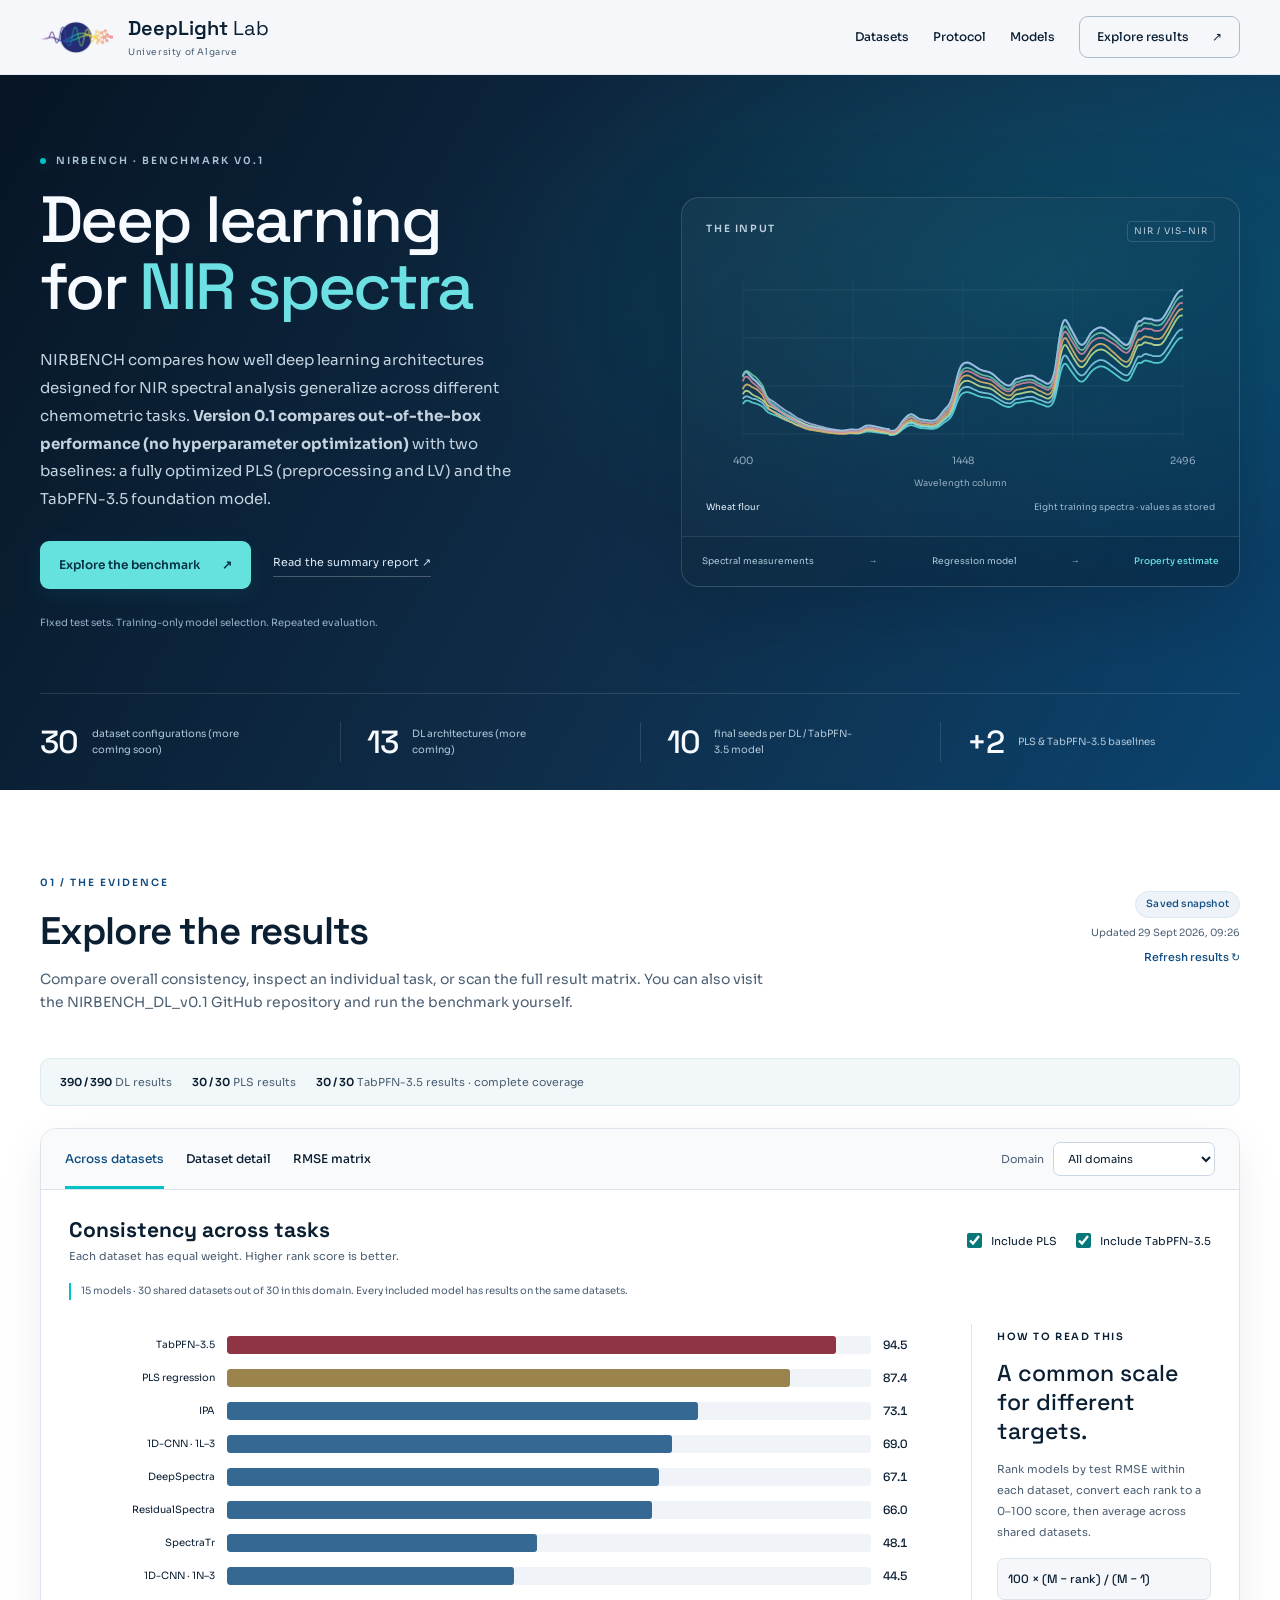
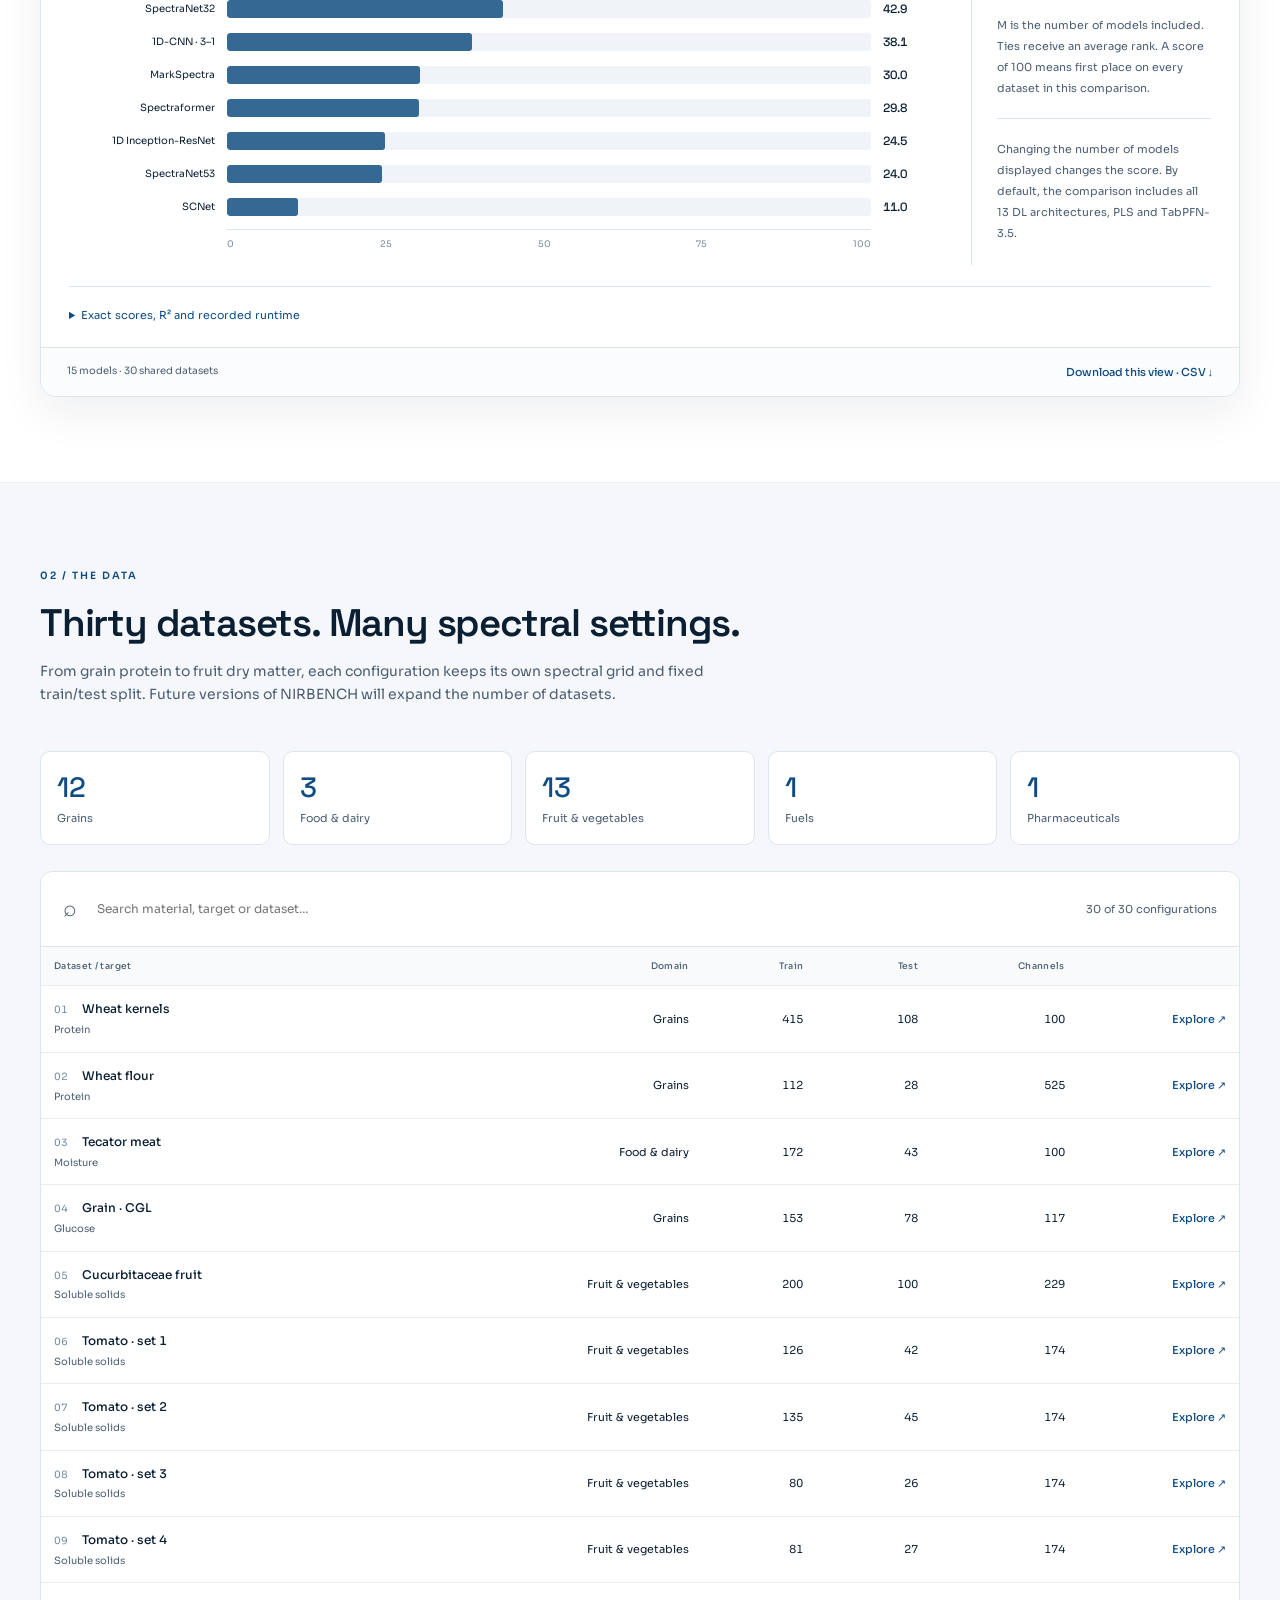
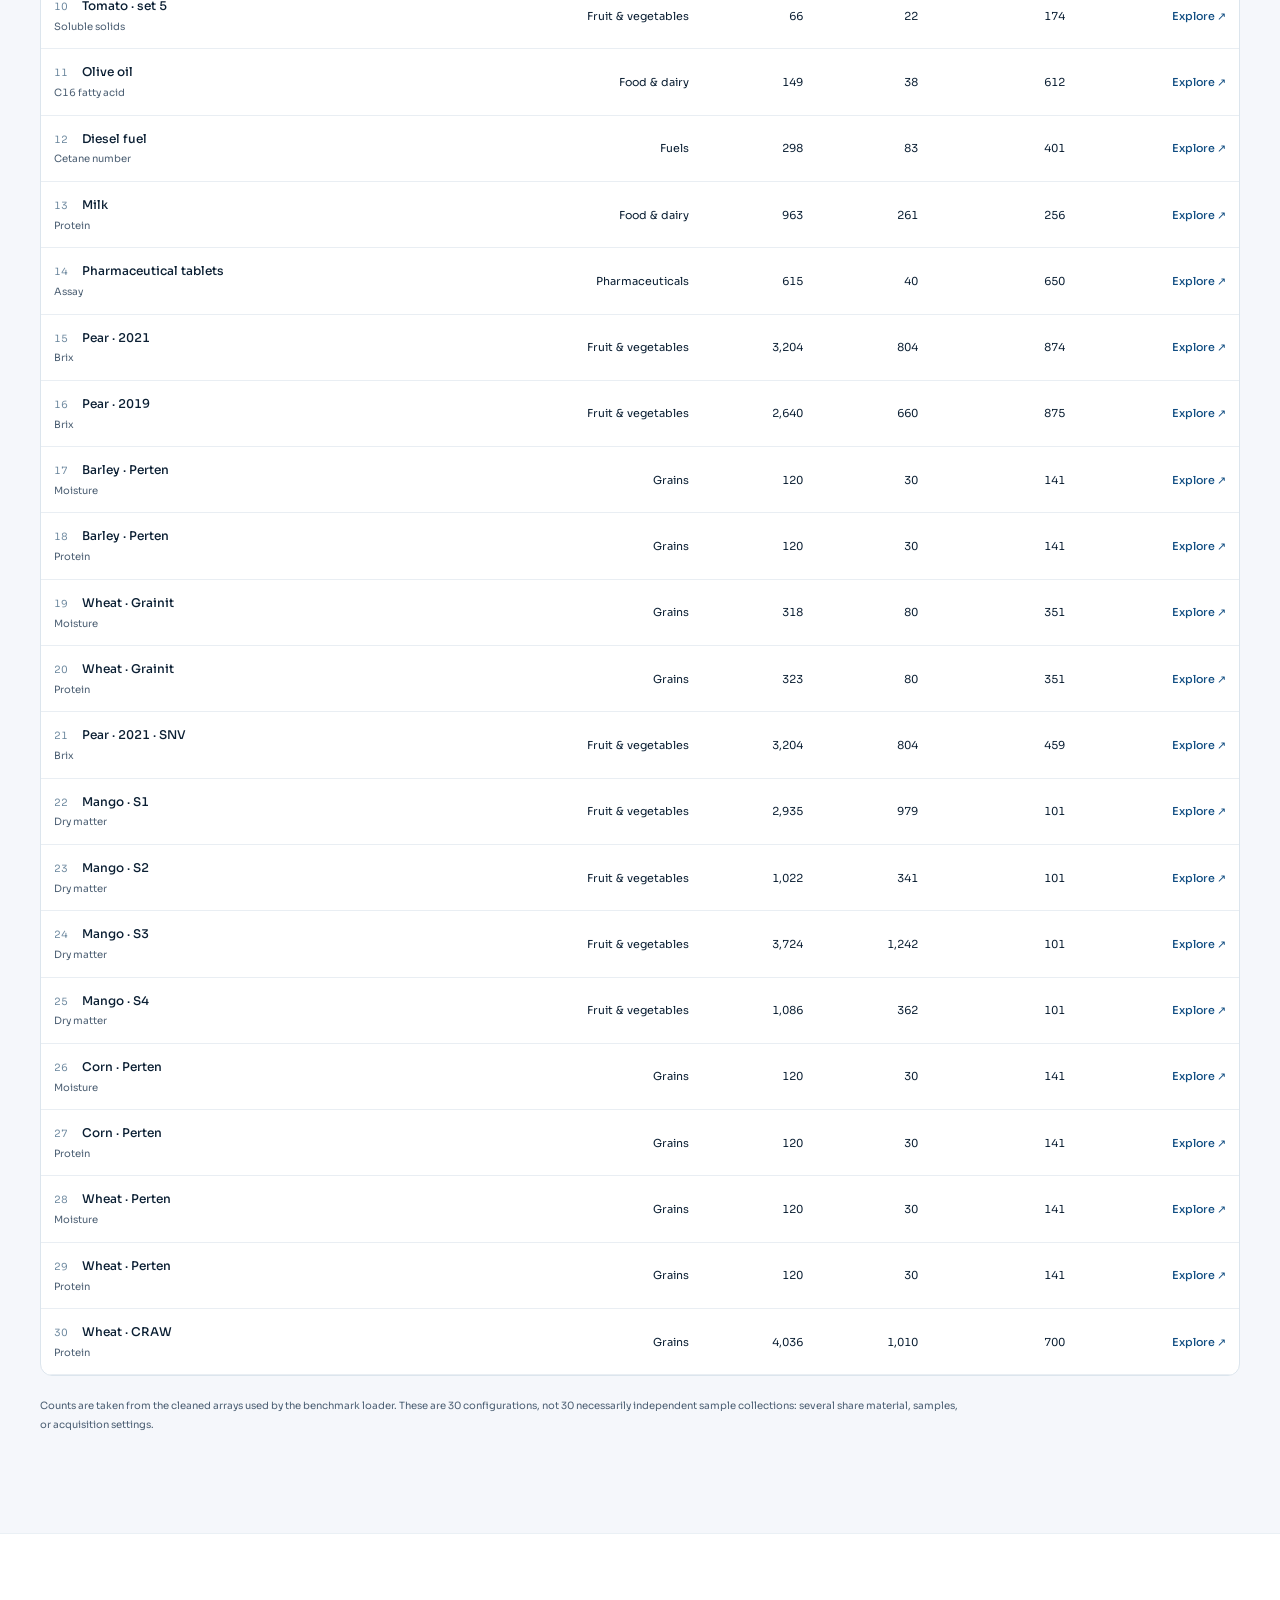
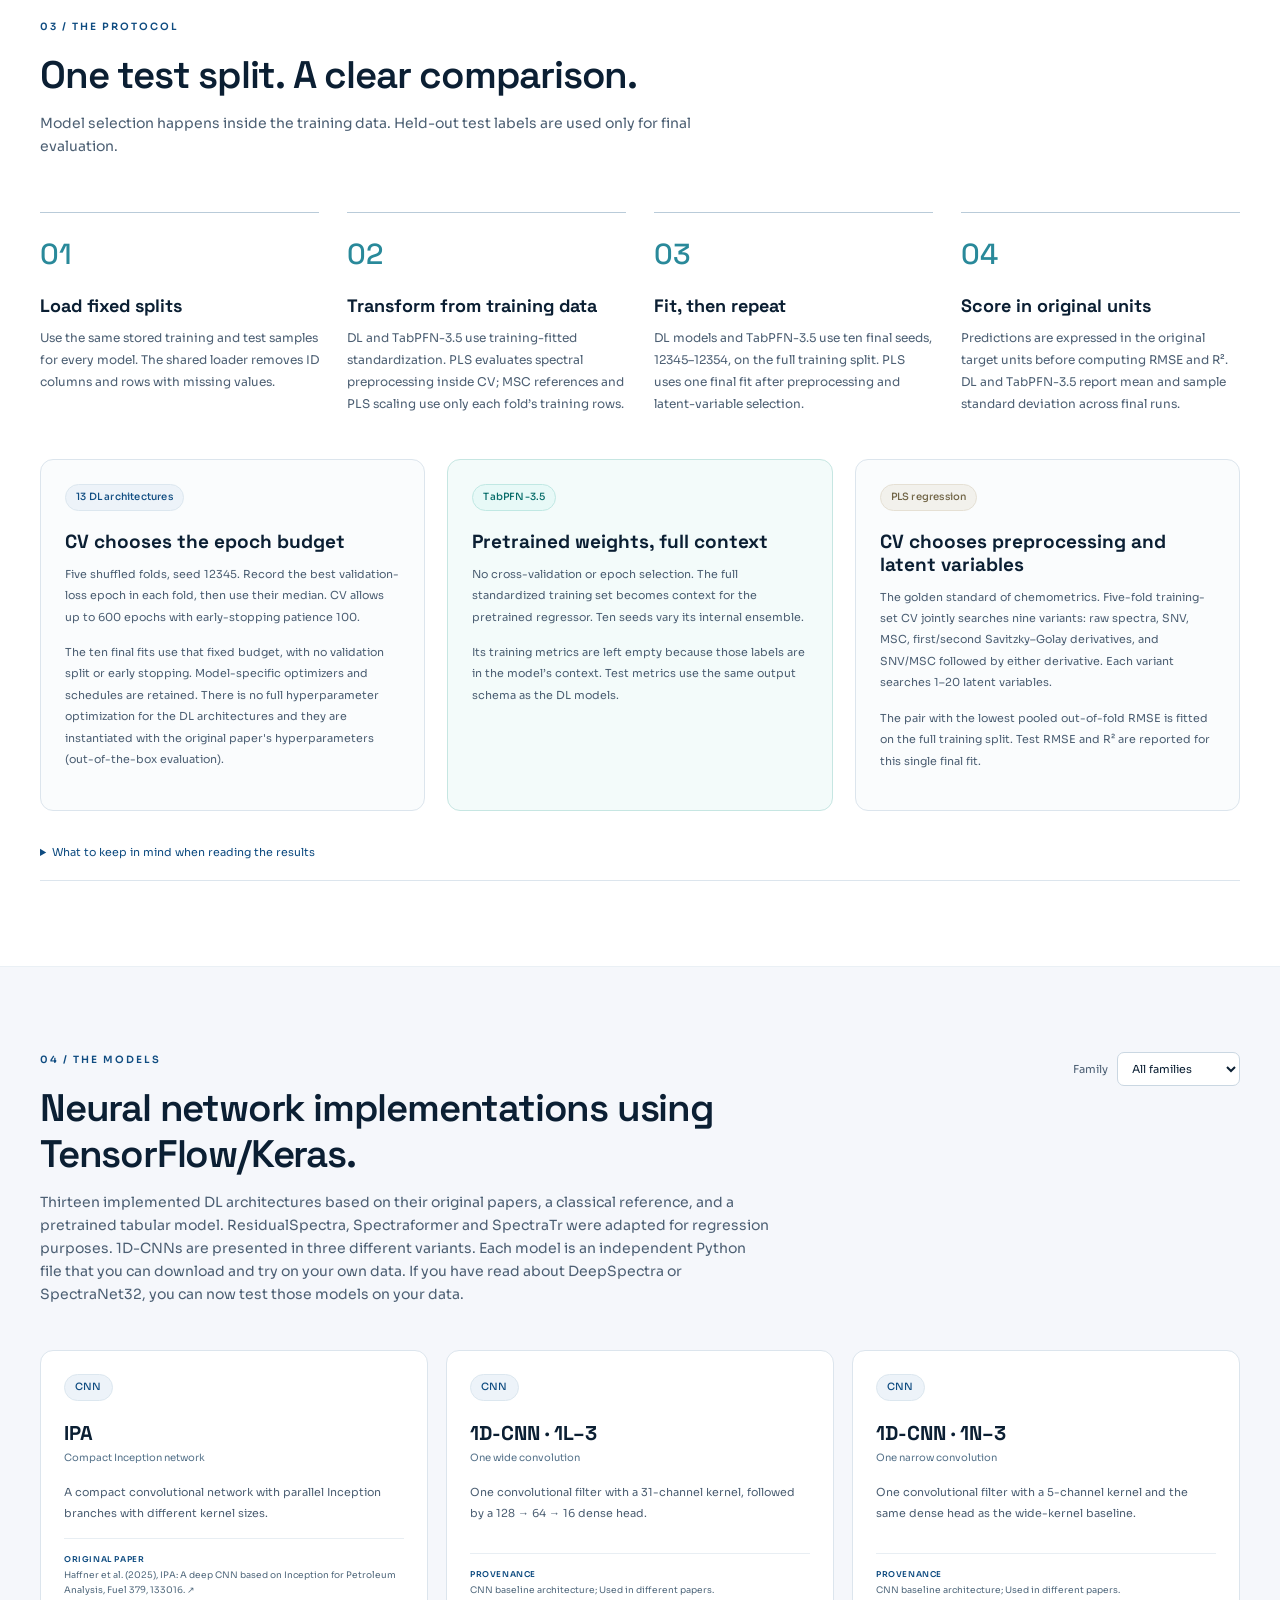
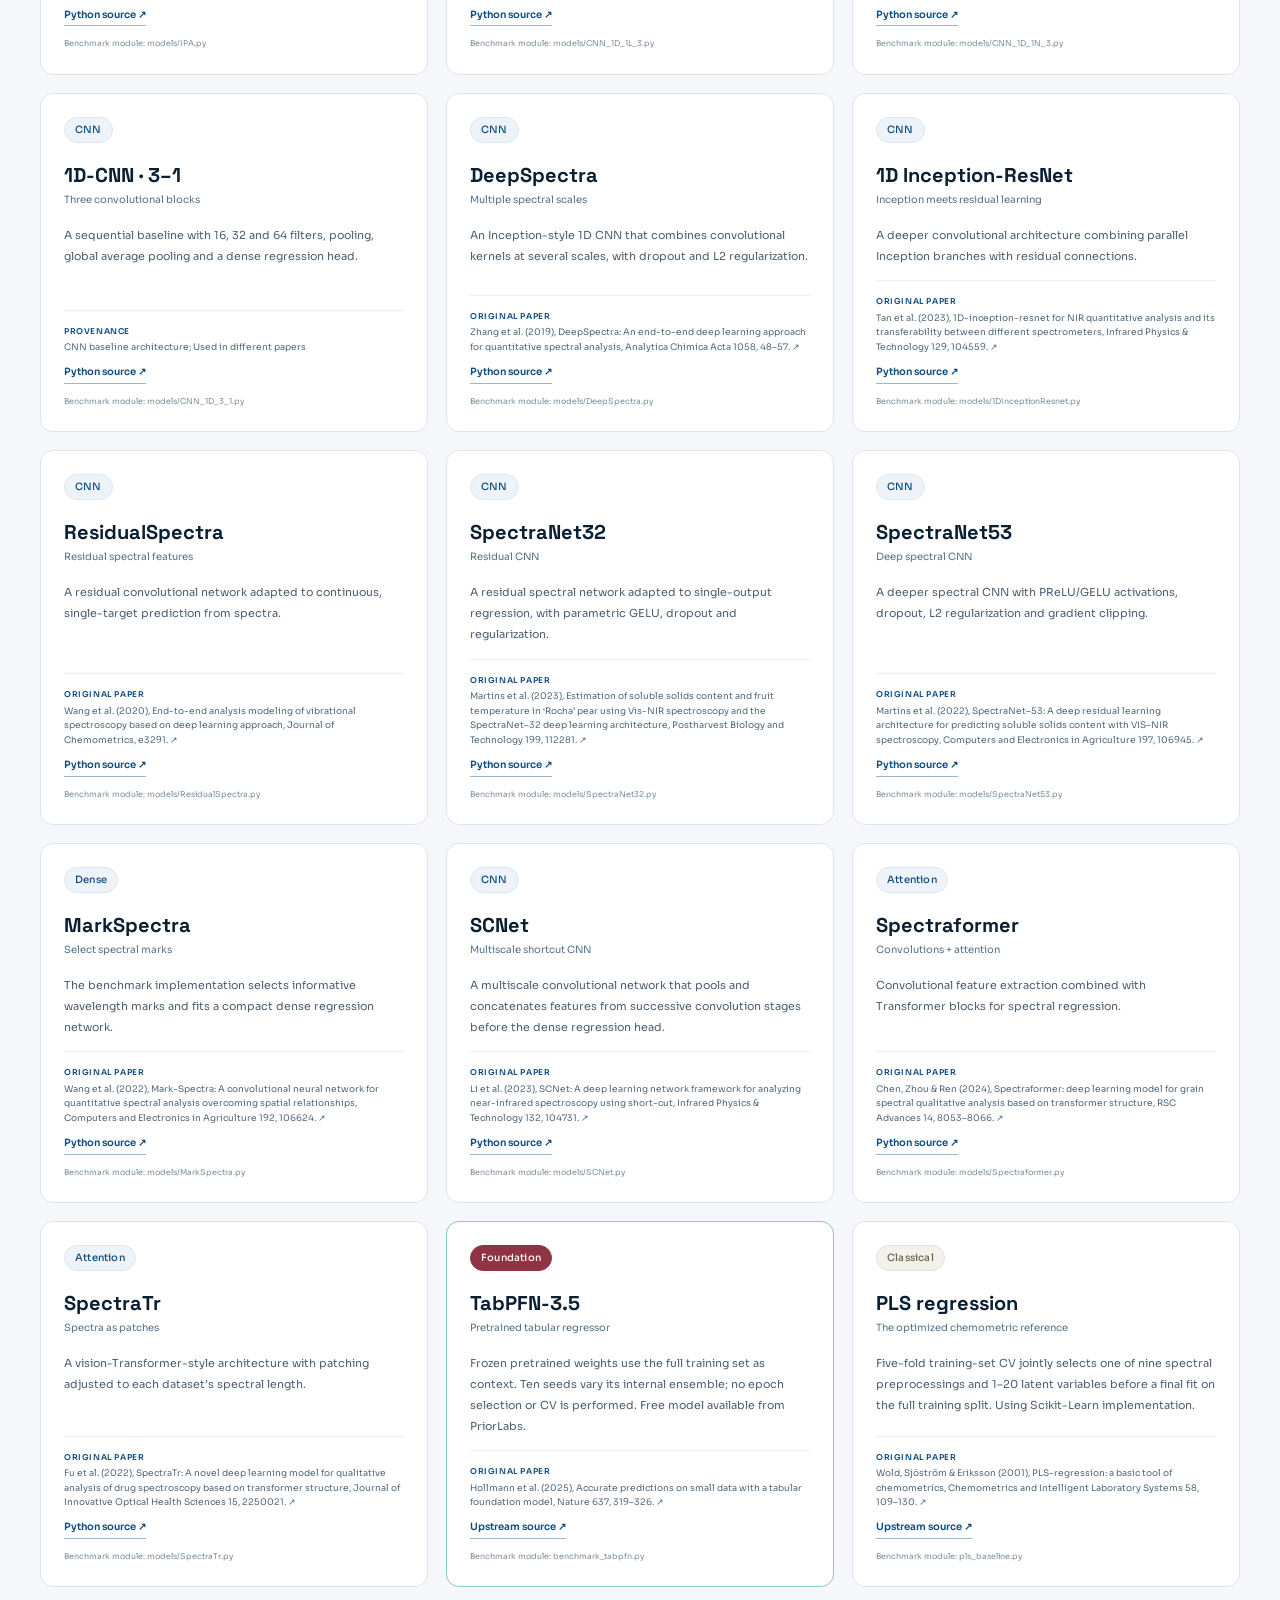
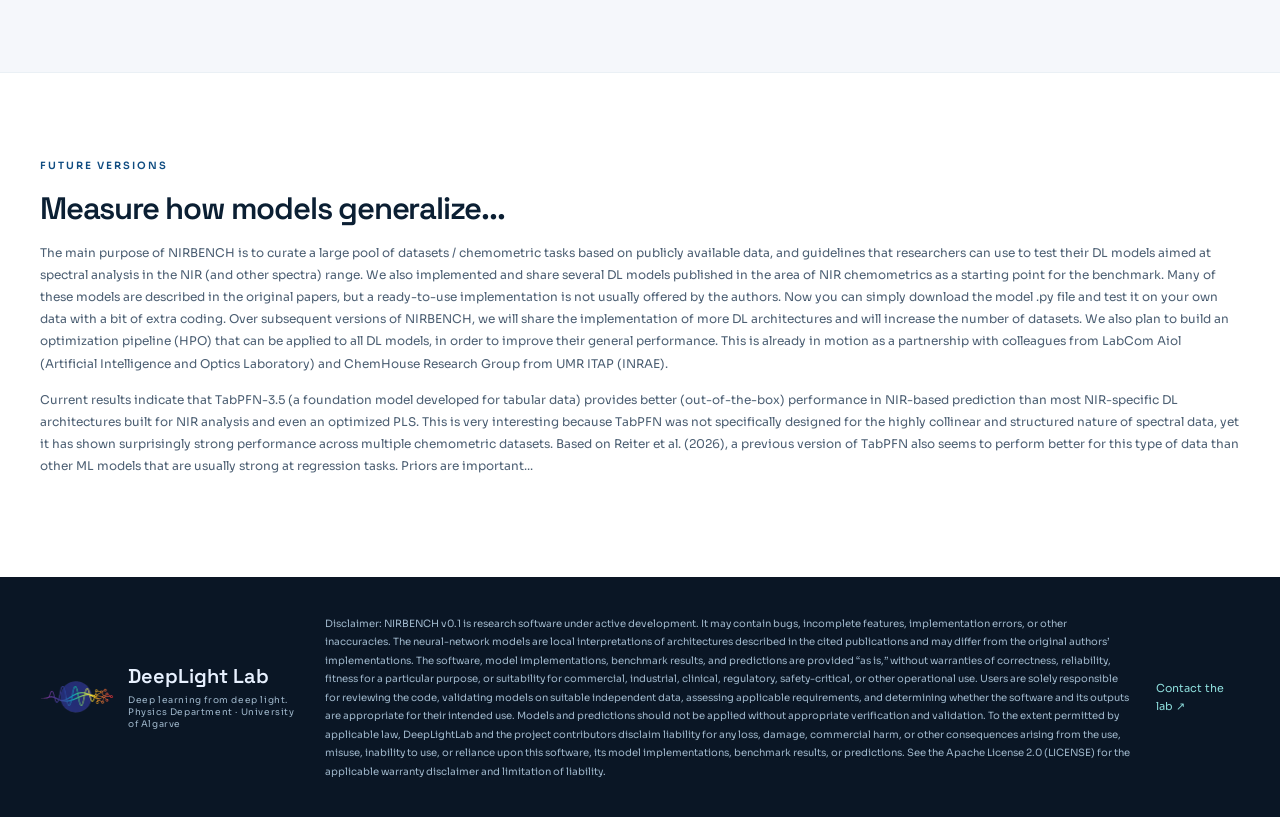
==== commit d18f0be9: "update" ====
--- a/nirbench01/index.html
+++ b/nirbench01/index.html
@@ -30,7 +30,7 @@
         <div class="hero-copy">
           <div class="eyebrow"><span class="status-dot"></span> NIRBENCH · Benchmark v0.1</div>
           <h1>Deep learning<br>for <em>NIR spectra</em></h1>
-          <p class="hero-lead">NIRBENCH compares how well deep learning architectures designed for NIR spectral analysis, generalize across different chemometric tasks. <b>Version 0.1 compares out-of-the-box performance (no hyperparameter optimization)</b> with two baselines: a fully optimized PLS (preprocessing and LV) and the TabPFN-3.5 foundation model. </p>
+          <p class="hero-lead">NIRBENCH compares how well deep learning architectures designed for NIR spectral analysis generalize across different chemometric tasks. <b>Version 0.1 compares out-of-the-box performance (no hyperparameter optimization)</b> with two baselines: a fully optimized PLS (preprocessing and LV) and the TabPFN-3.5 foundation model. </p>
           <div class="hero-actions"><a href="#results" class="button primary">Explore the benchmark <span aria-hidden="true">↗</span></a><a href="assets/benchmark-report.pdf" class="hero-link" target="_blank" rel="noopener">Read the summary report <span aria-hidden="true">↗</span></a></div>
           <p class="hero-note">Fixed test sets. Training-only model selection. Repeated evaluation.</p>
         </div>
@@ -47,7 +47,7 @@
     </section>
 
     <section id="results" class="section wrap">
-      <div class="section-heading"><div><p class="eyebrow blue">01 / THE EVIDENCE</p><h2>Explore the results</h2><p>Compare overall consistency, inspect an individual task, or scan the full result matrix. If you want can also check our <a href="https://github.com/DeepLightLab/NIRBENCH_DL_v0.1" target="_blank">github NIRBENCH_DL_v0.1 repository</a> and run the benchmark yourself.</p></div><div class="snapshot"><span id="connection" class="pill">Saved snapshot</span><small id="updated"></small><button id="refresh" class="text-button">Refresh results ↻</button></div></div>
+      <div class="section-heading"><div><p class="eyebrow blue">01 / THE EVIDENCE</p><h2>Explore the results</h2><p>Compare overall consistency, inspect an individual task, or scan the full result matrix. You can also visit the <a href="https://github.com/DeepLightLab/NIRBENCH_DL_v0.1" target="_blank" rel="noopener">NIRBENCH_DL_v0.1 GitHub repository</a> and run the benchmark yourself.</p></div><div class="snapshot"><span id="connection" class="pill">Saved snapshot</span><small id="updated"></small><button id="refresh" class="text-button">Refresh results ↻</button></div></div>
       <div id="coverage" class="coverage" aria-live="polite"></div>
       <div id="data-warning" class="notice" hidden></div>
       <div class="explorer">
@@ -58,7 +58,7 @@
         <div id="overview" class="tab-panel" role="tabpanel" aria-labelledby="tab-overview">
           <div class="view-intro"><div><h3>Consistency across tasks</h3><p>Each dataset has equal weight. Higher rank score is better.</p></div><div class="switches"><label><input id="include-pls" type="checkbox" checked> Include PLS</label><label><input id="include-tabpfn" type="checkbox" checked> Include TabPFN-3.5</label></div></div>
           <div id="comparison-note" class="comparison-note"></div>
-          <div class="ranking-layout"><div><div id="ranking-chart" class="ranking-chart"></div></div><aside class="ranking-aside"><p class="micro-label">HOW TO READ THIS</p><h4>A common scale for different targets.</h4><p>Rank models by test RMSE within each dataset, convert each rank to a 0–100 score, then average across shared datasets.</p><div class="formula">100 × (M − rank) / (M − 1)</div><p class="small">M is the number of models included. Ties receive an average rank. A score of 100 means first place on every dataset in this comparison.</p><div class="aside-divider"></div><p class="small">Changing the number of models displayed changes the score. The default reproduces the original 13-architecture comparison. </p></aside></div>
+          <div class="ranking-layout"><div><div id="ranking-chart" class="ranking-chart"></div></div><aside class="ranking-aside"><p class="micro-label">HOW TO READ THIS</p><h4>A common scale for different targets.</h4><p>Rank models by test RMSE within each dataset, convert each rank to a 0–100 score, then average across shared datasets.</p><div class="formula">100 × (M − rank) / (M − 1)</div><p class="small">M is the number of models included. Ties receive an average rank. A score of 100 means first place on every dataset in this comparison.</p><div class="aside-divider"></div><p class="small">Changing the number of models displayed changes the score. By default, the comparison includes all 13 DL architectures, PLS and TabPFN-3.5. </p></aside></div>
           <details class="exact-values"><summary>Exact scores, R² and recorded runtime</summary><div class="table-scroll"><table id="ranking-table"><caption class="sr-only">Overall comparison on shared datasets</caption><thead><tr><th scope="col">Model</th><th scope="col">Rank score ↑</th><th scope="col">Mean rank ↓</th><th scope="col">Mean R² ↑</th><th scope="col">Datasets</th><th scope="col">Time / run (s)</th></tr></thead><tbody></tbody></table></div><p class="chart-note">Time / run is comparative: all recorded runtimes were measured locally on a PC workstation with a 13th Gen Intel® Core™ i9-13900K CPU and an NVIDIA GeForce RTX 2080 Ti GPU (11 GB). DL timing includes one final fit at the selected epoch count plus train and test prediction; TabPFN-3.5 timing includes fit and test prediction; PLS timing covers its five-fold joint preprocessing and latent-variable optimization.</p></details>
         </div>
         <div id="detail" class="tab-panel" role="tabpanel" aria-labelledby="tab-detail" hidden>
@@ -88,20 +88,20 @@
       <div class="section-heading"><div><p class="eyebrow blue">03 / THE PROTOCOL</p><h2>One test split. A clear comparison.</h2><p>Model selection happens inside the training data. Held-out test labels are used only for final evaluation.</p></div></div>
       <div class="protocol-grid"><article class="protocol-step"><span class="step-number">01</span><h3>Load fixed splits</h3><p>Use the same stored training and test samples for every model. The shared loader removes ID columns and rows with missing values.</p></article><article class="protocol-step"><span class="step-number">02</span><h3>Transform from training data</h3><p>DL and TabPFN-3.5 use training-fitted standardization. PLS evaluates spectral preprocessing inside CV; MSC references and PLS scaling use only each fold’s training rows.</p></article><article class="protocol-step"><span class="step-number">03</span><h3>Fit, then repeat</h3><p>DL models and TabPFN-3.5 use ten final seeds, 12345–12354, on the full training split. PLS uses one final fit after preprocessing and latent-variable selection.</p></article><article class="protocol-step"><span class="step-number">04</span><h3>Score in original units</h3><p>Predictions are expressed in the original target units before computing RMSE and R². DL and TabPFN-3.5 report mean and sample standard deviation across final runs.</p></article></div>
       <div class="protocol-variants"><article><span class="pill">13 DL architectures</span><h3>CV chooses the epoch budget</h3><p>Five shuffled folds, seed 12345. Record the best validation-loss epoch in each fold, then use their median. CV allows up to 600 epochs with early-stopping patience 100.</p><p>The ten final fits use that fixed budget, with no validation split or early stopping. Model-specific optimizers and schedules are retained. There is no full hyperparameter optimization for the DL architectures and they are instantiated with the original paper's hyperparameters (out-of-the-box evaluation).</p></article><article><span class="pill aqua">TabPFN-3.5</span><h3>Pretrained weights, full context</h3><p>No cross-validation or epoch selection. The full standardized training set becomes context for the pretrained regressor. Ten seeds vary its internal ensemble.</p><p>Its training metrics are left empty because those labels are in the model’s context. Test metrics use the same output schema as the DL models.</p></article><article><span class="pill neutral">PLS regression</span><h3>CV chooses preprocessing and latent variables</h3><p>The golden standard of chemometrics. Five-fold training-set CV jointly searches nine variants: raw spectra, SNV, MSC, first/second Savitzky–Golay derivatives, and SNV/MSC followed by either derivative. Each variant searches 1–20 latent variables.</p><p>The pair with the lowest pooled out-of-fold RMSE is fitted on the full training split. Test RMSE and R² are reported for this single final fit.</p></article></div>
-      <details class="method-notes"><summary>What to keep in mind when reading the results</summary><div><p><strong>Run variability:</strong> standard deviation describes variation across model seeds on a fixed split. It does not measure uncertainty across new sample collections or alternative test splits.</p><p><strong>Predictions and plots:</strong> saved prediction files and scatter plots represent the last final run. The metric tables summarize all final runs. Note that individual model hyperparameter optimization on a given dataset (not done here) is bound to improve its performance.</p><p><strong>Common input, architecture-specific processing:</strong> For all DL models and TabPFN, the input data are feature-wise (spectra) and target (y) standardizated. CNNs add a channel dimension; MarkSpectra selects wavelength marks; TabPFN-3.5 also uses internal preprocessing. A dataset may already contain preprocessing, such as the SNV pear configuration.</p><p><strong>Scope:</strong> performance describes these fixed splits and benchmark implementations. The architecture comparison does not establish that one model is best for all spectroscopy tasks. The objective of the benchmark is to compare how different DL architectures generalize to different chemometric tasks (indepemdently of their performance on a specific dataset).</p></div></details>
+      <details class="method-notes"><summary>What to keep in mind when reading the results</summary><div><p><strong>Run variability:</strong> standard deviation describes variation across model seeds on a fixed split. It does not measure uncertainty across new sample collections or alternative test splits.</p><p><strong>Predictions and plots:</strong> saved prediction files and scatter plots represent the last final run. The metric tables summarize all final runs. Note that individual model hyperparameter optimization on a given dataset (not done here) is bound to improve its performance.</p><p><strong>Common input, architecture-specific processing:</strong> For all DL models and TabPFN-3.5, the spectral features and target values are standardized using parameters fitted on the training data. CNNs add a channel dimension; MarkSpectra selects wavelength marks; TabPFN-3.5 also uses internal preprocessing. A dataset may already contain preprocessing, such as the SNV pear configuration.</p><p><strong>Scope:</strong> performance describes these fixed splits and benchmark implementations. The architecture comparison does not establish that one model is best for all spectroscopy tasks. The objective of the benchmark is to compare how different DL architectures generalize to different chemometric tasks (independently of their performance on a specific dataset).</p></div></details>
     </section>
 
-    <section id="models" class="section section-tint"><div class="wrap"><div class="section-heading"><div><p class="eyebrow blue">04 / THE MODELS</p><h2>Neural network implementations using tensorflow/keras.</h2><p>Thirteen implemented DL architectures based on their original papers, a classical reference, and a pretrained tabular model. ResidualSpectra, Spectraformer and SpectraTr were adapted for regression pursposes. 1D-CNNs are presented in three different variants. Each model is an independent python file that you can download and try on your own data. You have read about DeepSpectra or SpectraNet32? Now you can test those models on your data.</p></div><label class="compact-label">Family<select id="model-family"><option value="all">All families</option><option>CNN</option><option>Dense</option><option>Attention</option><option>Foundation</option><option>Classical</option></select></label></div><div id="model-grid" class="model-grid"></div></div></section>
+    <section id="models" class="section section-tint"><div class="wrap"><div class="section-heading"><div><p class="eyebrow blue">04 / THE MODELS</p><h2>Neural network implementations using TensorFlow/Keras.</h2><p>Thirteen implemented DL architectures based on their original papers, a classical reference, and a pretrained tabular model. ResidualSpectra, Spectraformer and SpectraTr were adapted for regression purposes. 1D-CNNs are presented in three different variants. Each model is an independent Python file that you can download and try on your own data. If you have read about DeepSpectra or SpectraNet32, you can now test those models on your data.</p></div><label class="compact-label">Family<select id="model-family"><option value="all">All families</option><option>CNN</option><option>Dense</option><option>Attention</option><option>Foundation</option><option>Classical</option></select></label></div><div id="model-grid" class="model-grid"></div></div></section>
 
-    <section class="section wrap future-versions"><div><p class="eyebrow blue">FUTURE VERSIONS</p><h2>Measure how models generalize...</h2><p>The main purpose of NIRBENCH is to curate a large pool of datasets / chemometric tasks based on publicly available data, and guidelines that researchers can use to test their DL models aimed at spectral analysis in the NIR (and other spectra) range. We also implemented and share several DL models published in the area of NIR Chemomemtrics as a starting point for the benchmark. Many of these models are described in their original paper but a ready to use implementation is not usually offered by the authors. Now you can simply download the model .py file and test it on your own data with a bit of extra coding. Over subsequent versions of NIRBENCH, we will share the implementation of more DL architectures and will increase the number of datasets. We also plan to build an optimization pipeline (HPO) that can be applied to all DL models, in order to improve their general performance. This is already in motion as a partneship with colleagues from LabCom Aiol (Artificial Intelligence and Optics Laboratory) and ChemHouse Research Group from UMR ITAP (INRAE) . </p>
+    <section class="section wrap future-versions"><div><p class="eyebrow blue">FUTURE VERSIONS</p><h2>Measure how models generalize...</h2><p>The main purpose of NIRBENCH is to curate a large pool of datasets / chemometric tasks based on publicly available data, and guidelines that researchers can use to test their DL models aimed at spectral analysis in the NIR (and other spectra) range. We also implemented and share several DL models published in the area of NIR chemometrics as a starting point for the benchmark. Many of these models are described in the original papers, but a ready-to-use implementation is not usually offered by the authors. Now you can simply download the model .py file and test it on your own data with a bit of extra coding. Over subsequent versions of NIRBENCH, we will share the implementation of more DL architectures and will increase the number of datasets. We also plan to build an optimization pipeline (HPO) that can be applied to all DL models, in order to improve their general performance. This is already in motion as a partnership with colleagues from LabCom Aiol (Artificial Intelligence and Optics Laboratory) and ChemHouse Research Group from UMR ITAP (INRAE). </p>
 	
-	<p>Current results indicate that TabPFN-3.5 (a foundation model developed for tabular data) provides better (out-of-the-box) performance in NIR based prediction than most DL architecture-specifics built for NIR analysis and even an optimized PLS. This is very interesting because TabPFN was not specifically designed for the highly collinear and structured nature of spectral data, yet it has shown surprisingly strong performance across multiple chemometric datasets. Based on <a href="https://arxiv.org/abs/2605.21544" target="_blank">Reiter et al 2026</a>, a previous version of TabPFN also seems to perform better for this type of data than other ML models usually strong at regression tasks. Priors are important...</p></div>
+	<p>Current results indicate that TabPFN-3.5 (a foundation model developed for tabular data) provides better (out-of-the-box) performance in NIR-based prediction than most NIR-specific DL architectures built for NIR analysis and even an optimized PLS. This is very interesting because TabPFN was not specifically designed for the highly collinear and structured nature of spectral data, yet it has shown surprisingly strong performance across multiple chemometric datasets. Based on <a href="https://arxiv.org/abs/2605.21544" target="_blank" rel="noopener">Reiter et al. (2026)</a>, a previous version of TabPFN also seems to perform better for this type of data than other ML models that are usually strong at regression tasks. Priors are important...</p></div>
 	<!--
 	<div class="resource-box"><a href="assets/benchmark-report.pdf" target="_blank" rel="noopener"><span>Updated benchmark report<small>PDF · DL, PLS and TabPFN-3.5 results</small></span><span aria-hidden="true">↗</span></a><a href="data.json" download><span>Complete data snapshot<small>JSON · metrics, coverage and provenance</small></span><span aria-hidden="true">↓</span></a><button id="all-csv"><span>All available measurements<small>CSV · includes source filenames</small></span><span aria-hidden="true">↓</span></button></div>
 	-->
 	</section>
   </main>
-  <footer><div class="wrap footer-inner"><div class="brand"><img src="assets/lab-logo.png" alt=""><span>DeepLight Lab<small>Deep learning from deep light.<br><span>Physics Department · University of Algarve</span></small></span></div><div style="width: 80%; margin: 0 auto;"><p><span>Disclamer: NIRBENCH v0.1 is a research software under active development. It may contain bugs, incomplete features, implementation errors, or other inaccuracies. The neural-network models are local interpretations of architectures described in the cited publications and may differ from the original authors’ implementations.
+  <footer><div class="wrap footer-inner"><div class="brand"><img src="assets/lab-logo.png" alt=""><span>DeepLight Lab<small>Deep learning from deep light.<br><span>Physics Department · University of Algarve</span></small></span></div><div style="width: 80%; margin: 0 auto;"><p><span>Disclaimer: NIRBENCH v0.1 is research software under active development. It may contain bugs, incomplete features, implementation errors, or other inaccuracies. The neural-network models are local interpretations of architectures described in the cited publications and may differ from the original authors’ implementations.
   The software, model implementations, benchmark results, and predictions are provided “as is,” without warranties of correctness, reliability, fitness for a particular purpose, or suitability for commercial, industrial, clinical, regulatory, safety-critical, or other operational use.
 Users are solely responsible for reviewing the code, validating models on suitable independent data, assessing applicable requirements, and determining whether the software and its outputs are appropriate for their intended use. Models and predictions should not be applied without appropriate verification and validation.
 
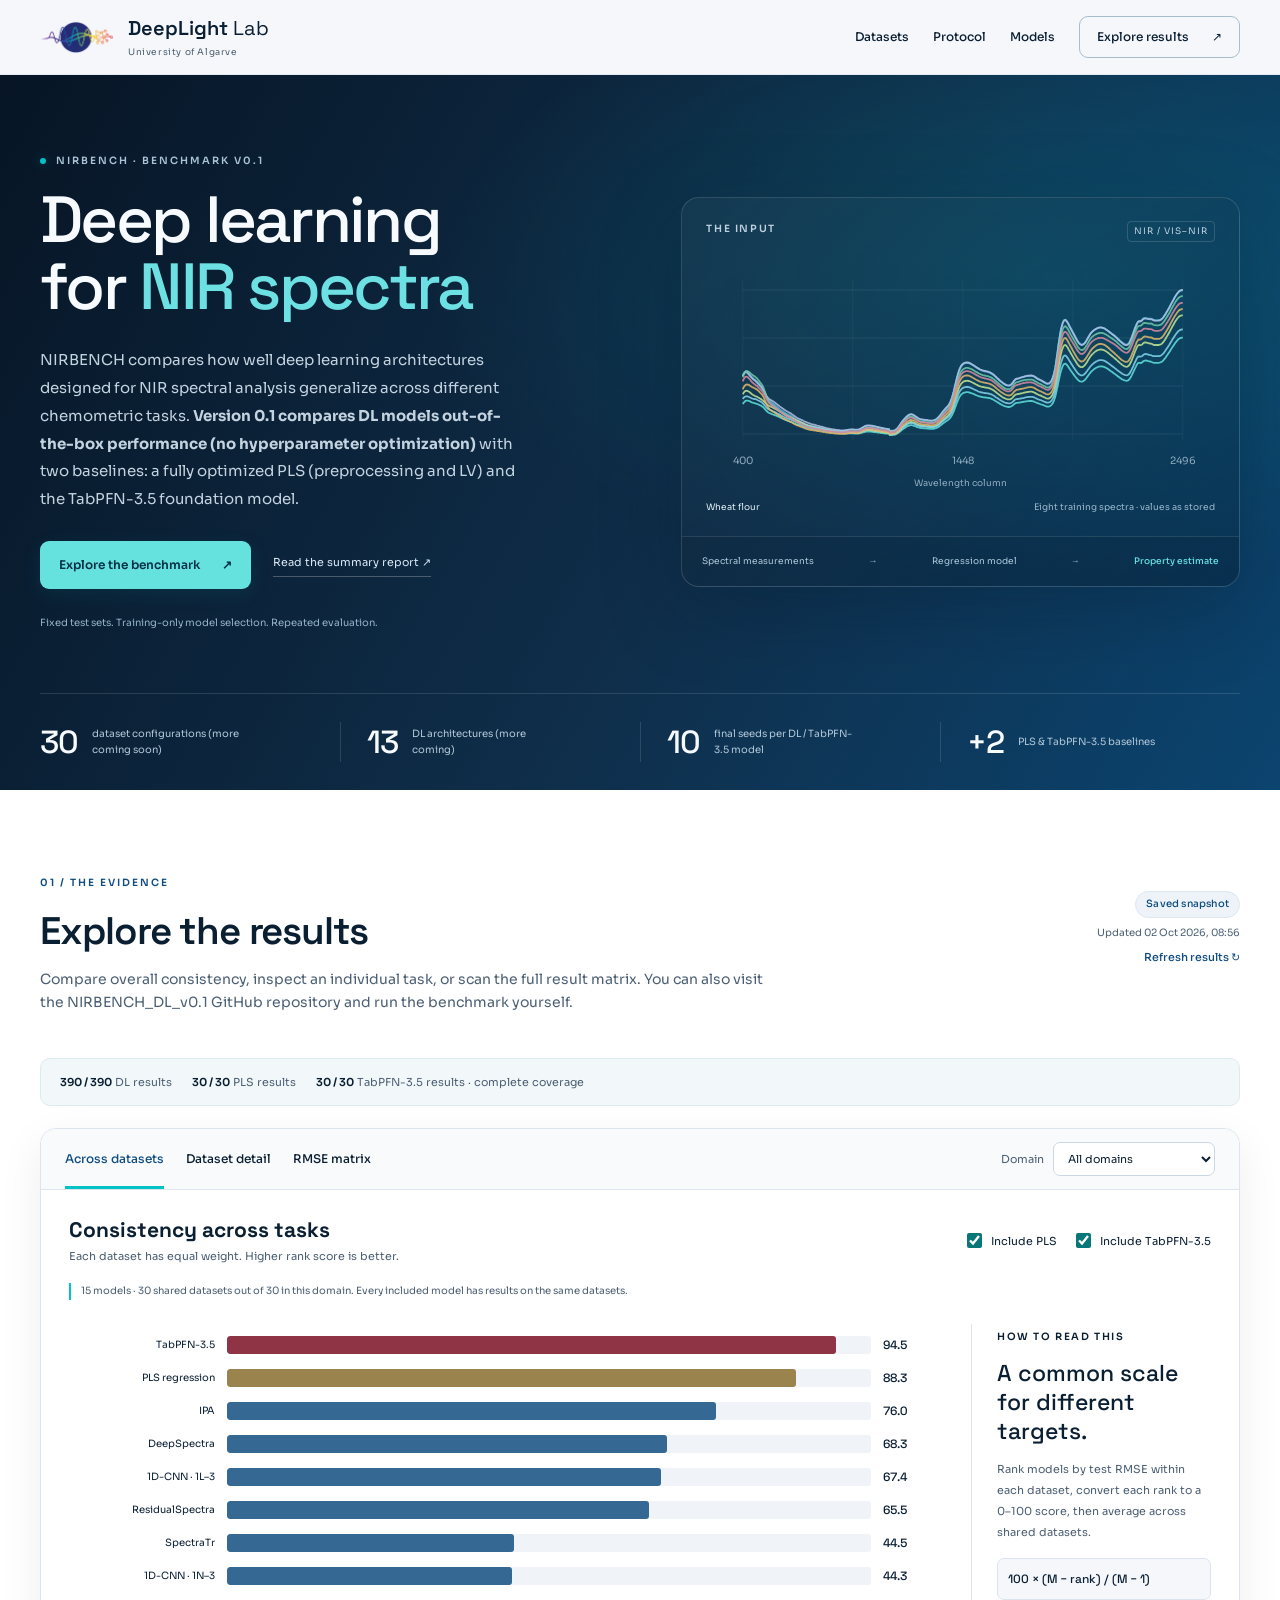
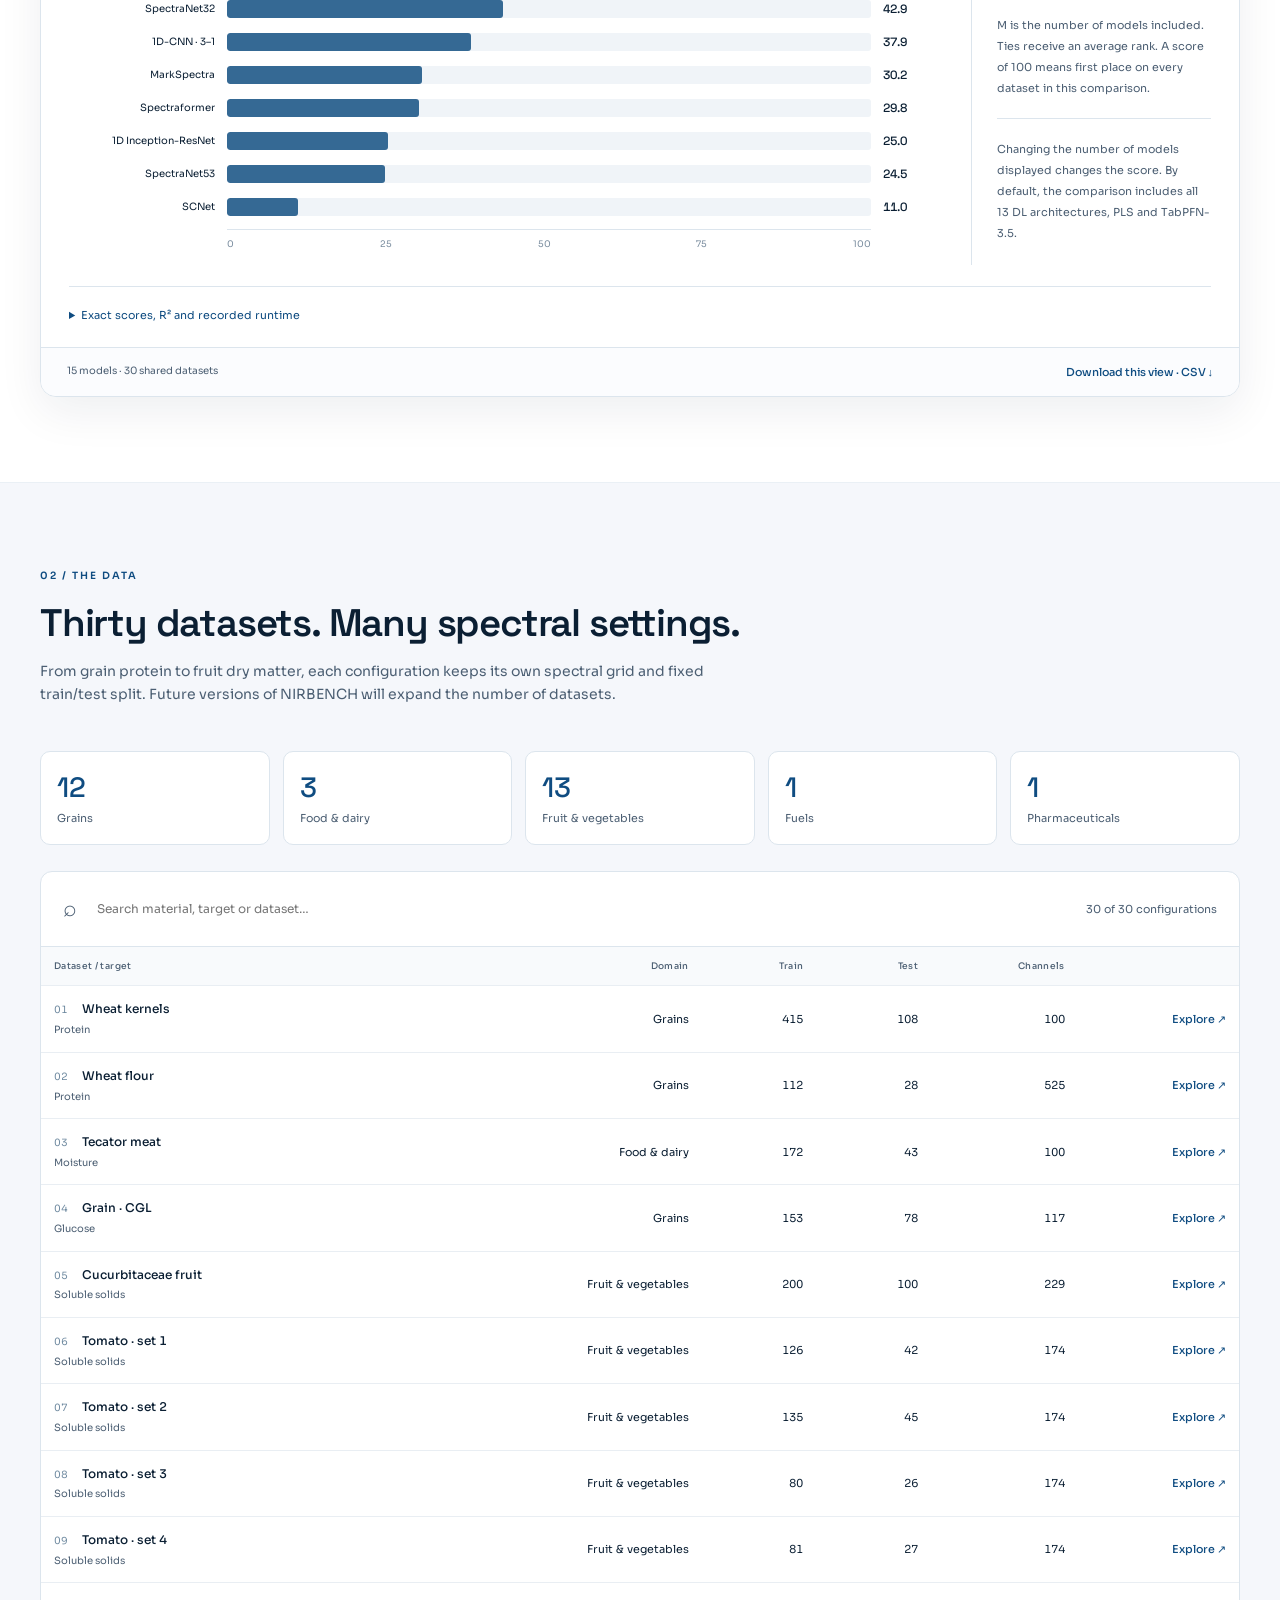
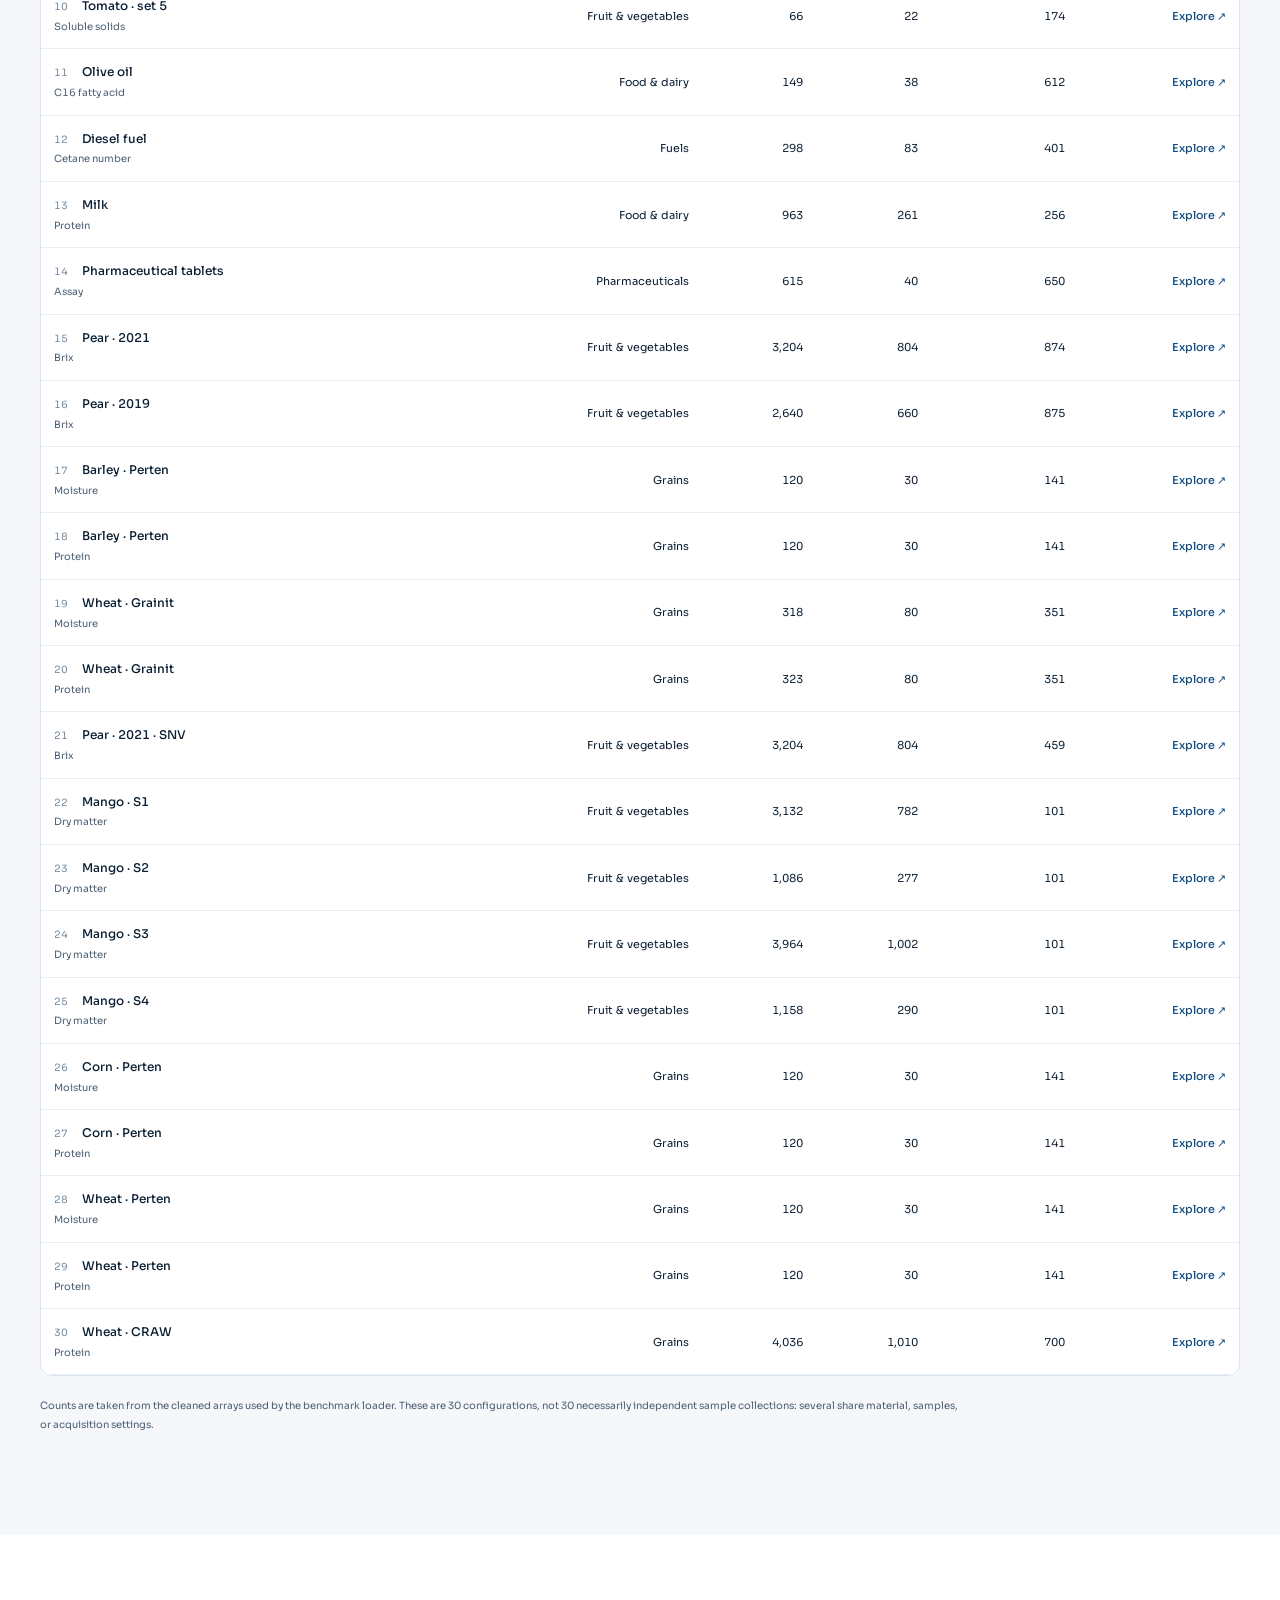
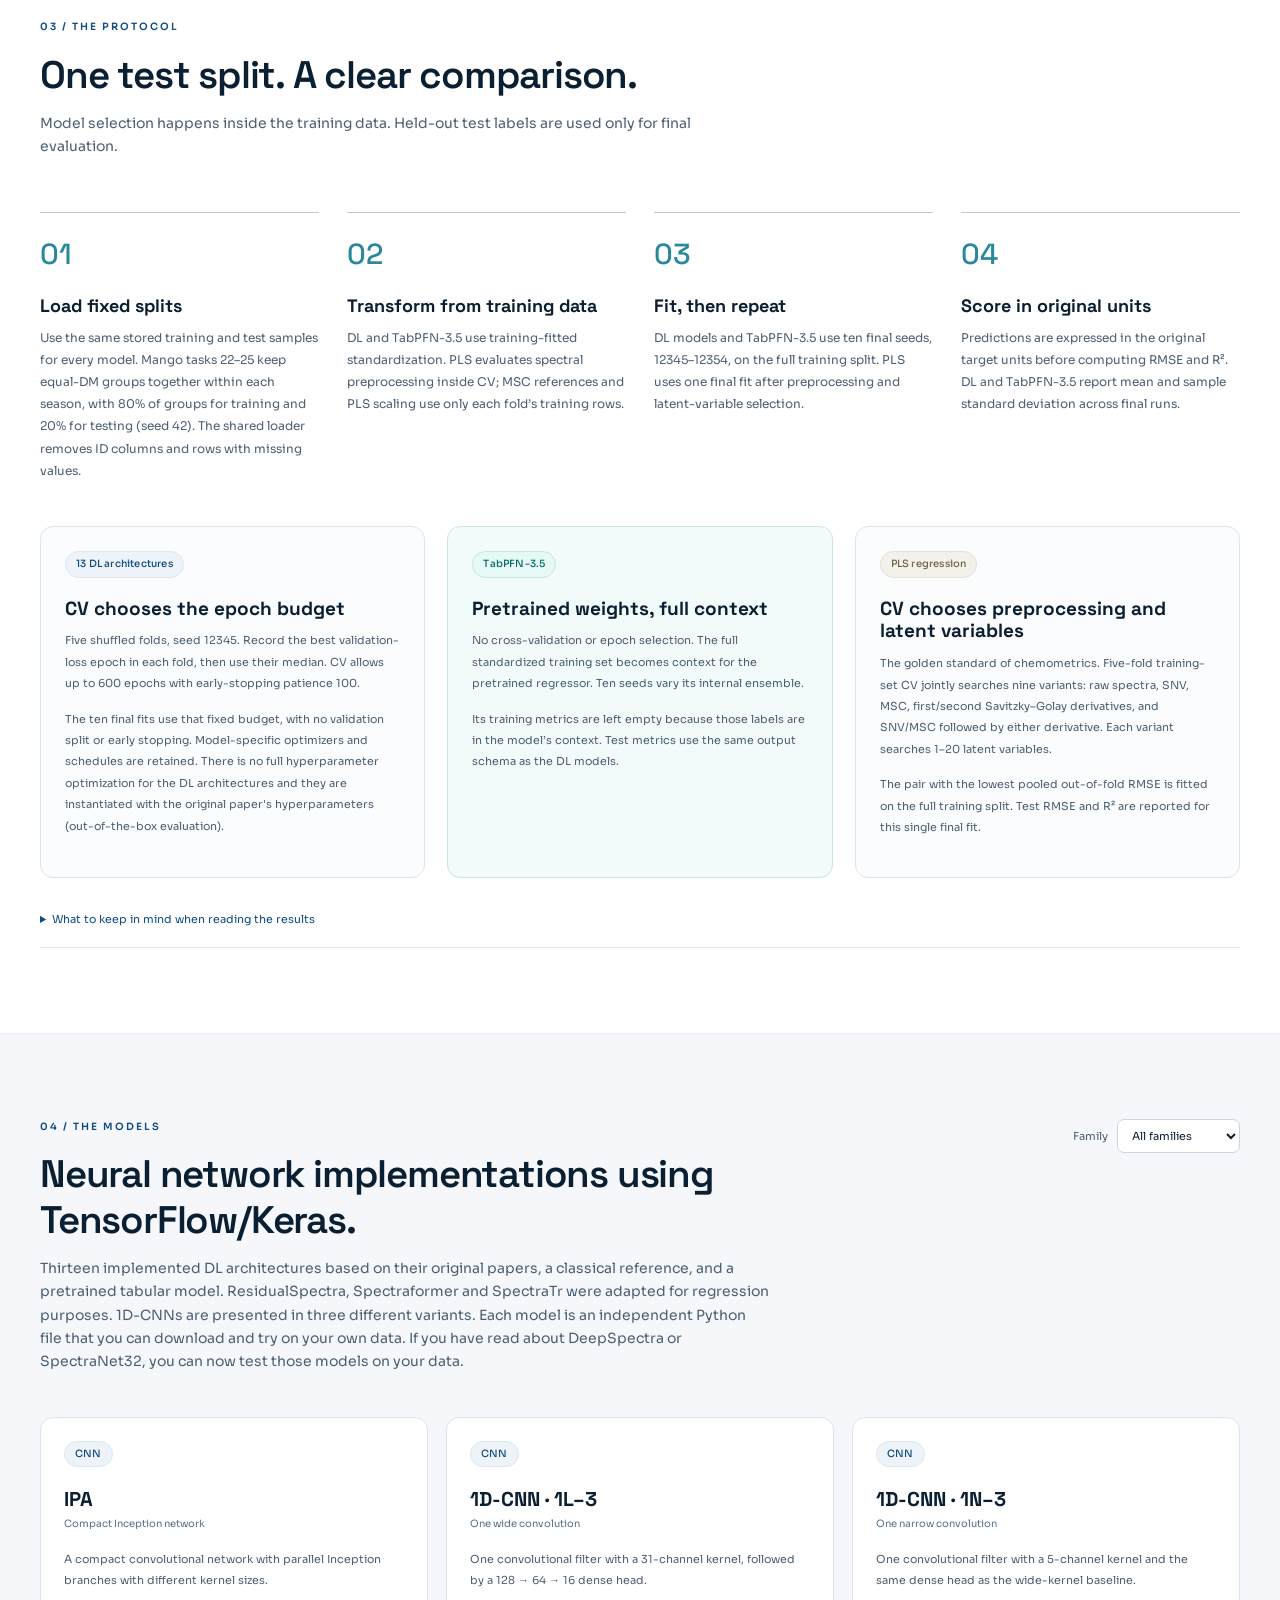
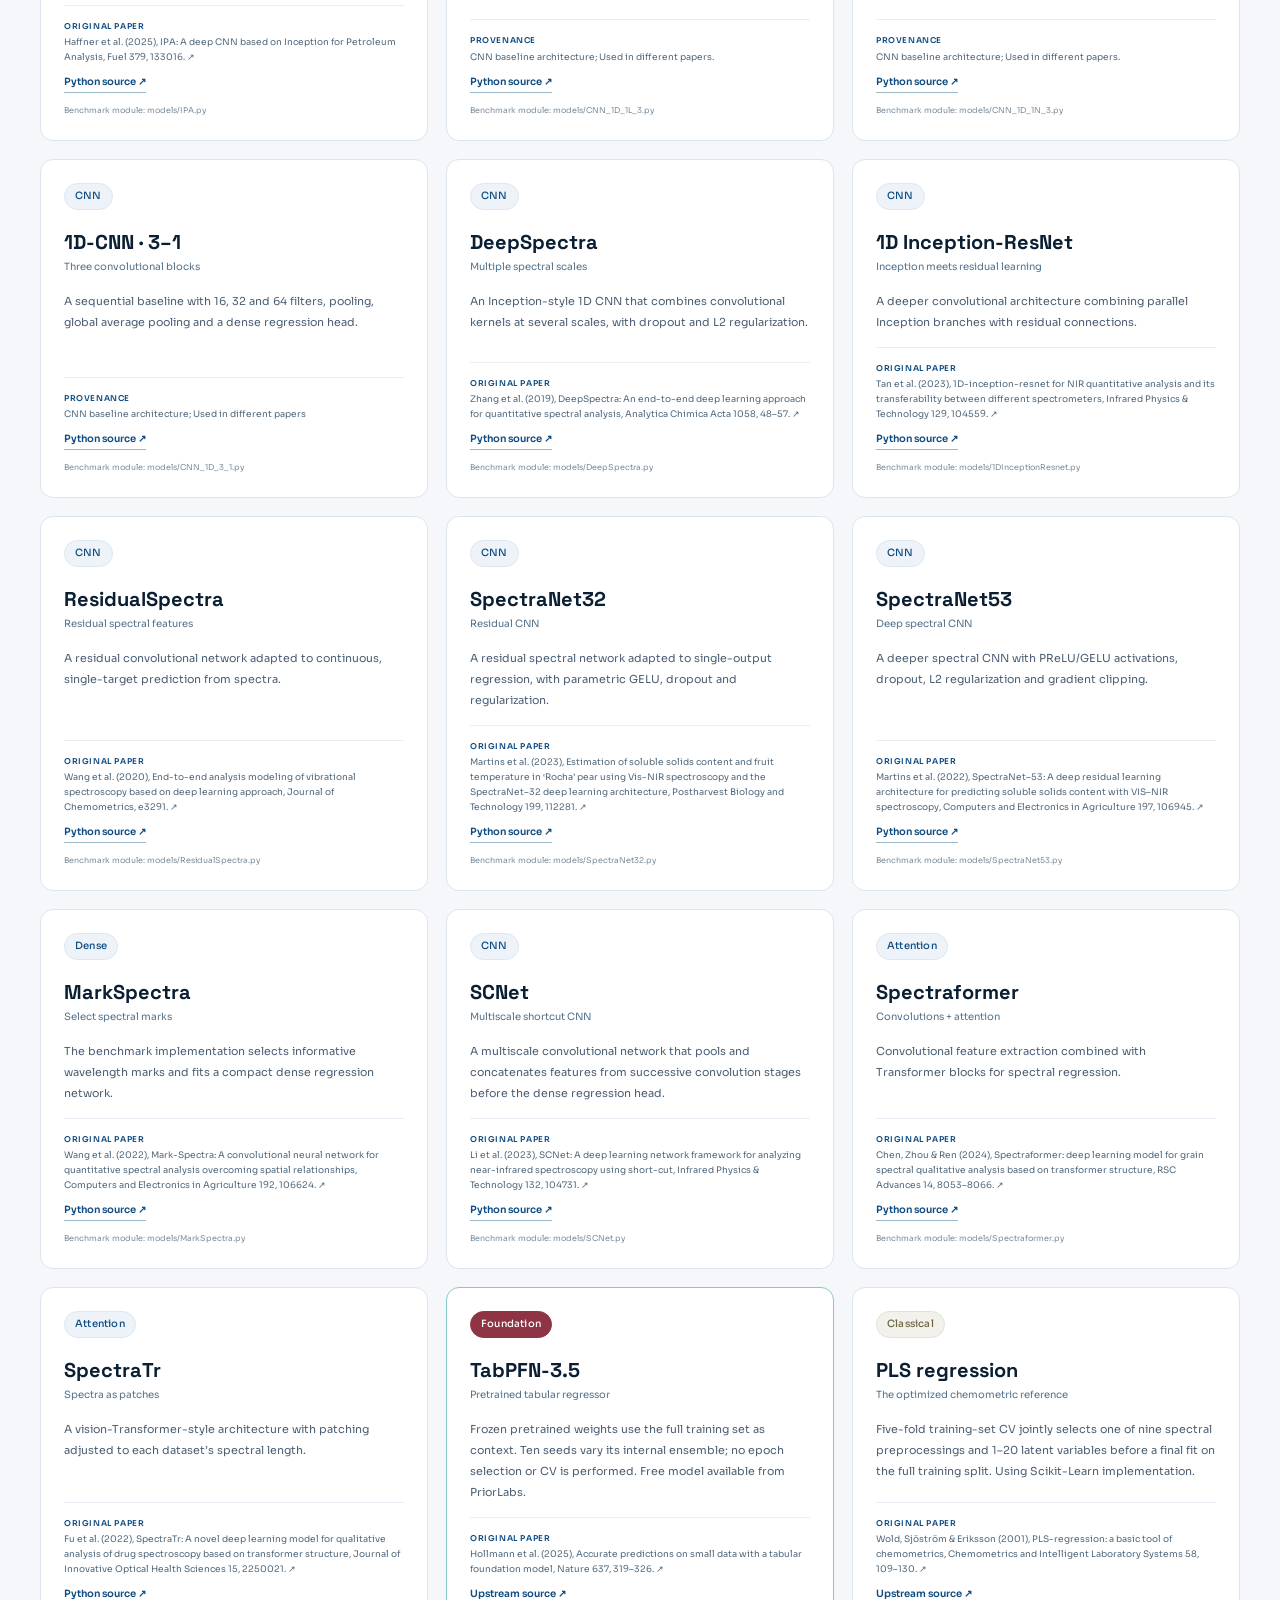
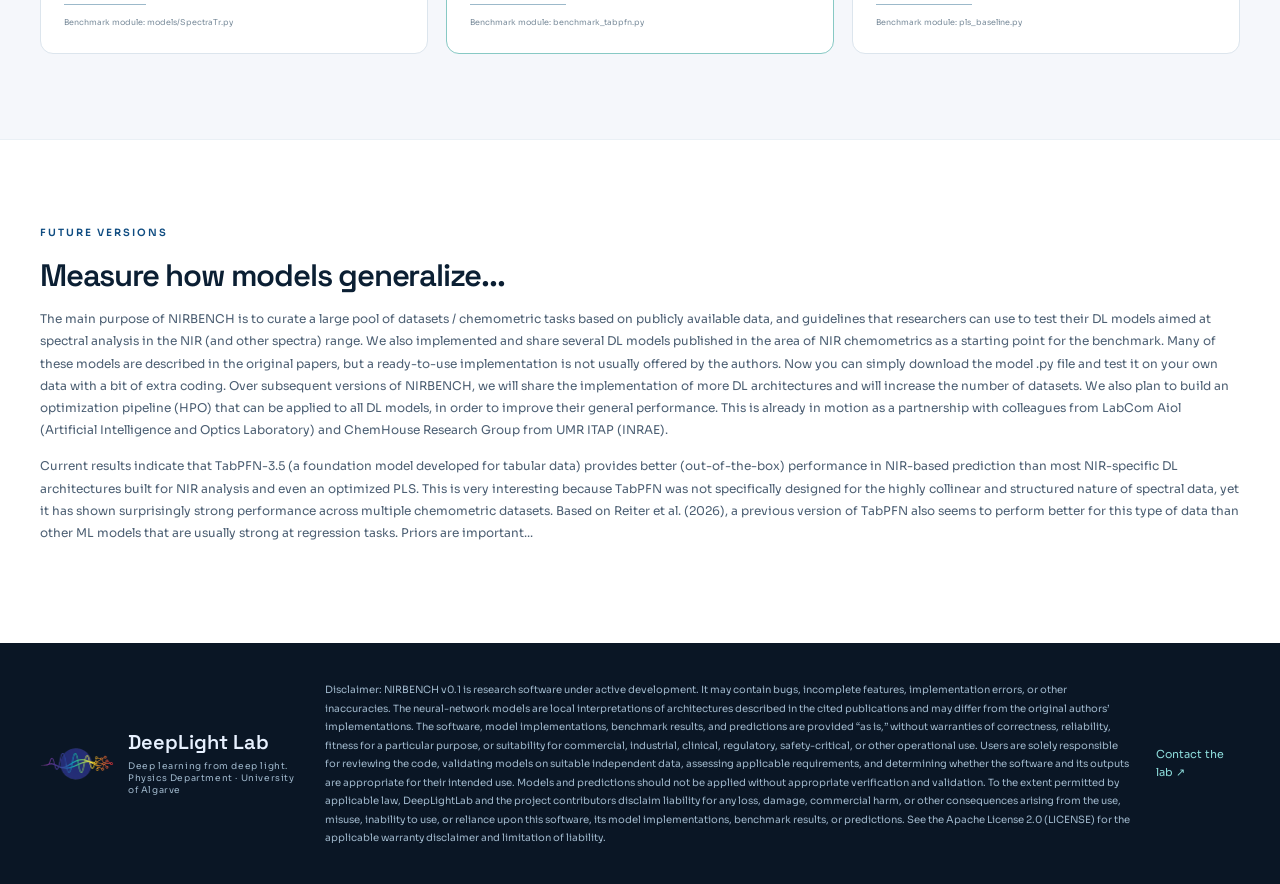
==== commit f7450fe0: "Update index.html" ====
--- a/nirbench01/index.html
+++ b/nirbench01/index.html
@@ -30,7 +30,7 @@
         <div class="hero-copy">
           <div class="eyebrow"><span class="status-dot"></span> NIRBENCH · Benchmark v0.1</div>
           <h1>Deep learning<br>for <em>NIR spectra</em></h1>
-          <p class="hero-lead">NIRBENCH compares how well deep learning architectures designed for NIR spectral analysis generalize across different chemometric tasks. <b>Version 0.1 compares out-of-the-box performance (no hyperparameter optimization)</b> with two baselines: a fully optimized PLS (preprocessing and LV) and the TabPFN-3.5 foundation model. </p>
+          <p class="hero-lead">NIRBENCH compares how well deep learning architectures designed for NIR spectral analysis generalize across different chemometric tasks. <b>Version 0.1 compares DL models out-of-the-box performance (no hyperparameter optimization)</b> with two baselines: a fully optimized PLS (preprocessing and LV) and the TabPFN-3.5 foundation model. </p>
           <div class="hero-actions"><a href="#results" class="button primary">Explore the benchmark <span aria-hidden="true">↗</span></a><a href="assets/benchmark-report.pdf" class="hero-link" target="_blank" rel="noopener">Read the summary report <span aria-hidden="true">↗</span></a></div>
           <p class="hero-note">Fixed test sets. Training-only model selection. Repeated evaluation.</p>
         </div>
@@ -50,6 +50,7 @@
       <div class="section-heading"><div><p class="eyebrow blue">01 / THE EVIDENCE</p><h2>Explore the results</h2><p>Compare overall consistency, inspect an individual task, or scan the full result matrix. You can also visit the <a href="https://github.com/DeepLightLab/NIRBENCH_DL_v0.1" target="_blank" rel="noopener">NIRBENCH_DL_v0.1 GitHub repository</a> and run the benchmark yourself.</p></div><div class="snapshot"><span id="connection" class="pill">Saved snapshot</span><small id="updated"></small><button id="refresh" class="text-button">Refresh results ↻</button></div></div>
       <div id="coverage" class="coverage" aria-live="polite"></div>
       <div id="data-warning" class="notice" hidden></div>
+      <div id="split-warning" class="notice" hidden aria-live="polite"></div>
       <div class="explorer">
         <div class="explorer-head">
           <div class="tabs" role="tablist" aria-label="Results views"><button id="tab-overview" role="tab" aria-selected="true" aria-controls="overview" data-tab="overview">Across datasets</button><button id="tab-detail" role="tab" aria-selected="false" aria-controls="detail" data-tab="detail" tabindex="-1">Dataset detail</button><button id="tab-matrix" role="tab" aria-selected="false" aria-controls="matrix" data-tab="matrix" tabindex="-1">RMSE matrix</button></div>
@@ -86,7 +87,7 @@
 
     <section id="protocol" class="section wrap">
       <div class="section-heading"><div><p class="eyebrow blue">03 / THE PROTOCOL</p><h2>One test split. A clear comparison.</h2><p>Model selection happens inside the training data. Held-out test labels are used only for final evaluation.</p></div></div>
-      <div class="protocol-grid"><article class="protocol-step"><span class="step-number">01</span><h3>Load fixed splits</h3><p>Use the same stored training and test samples for every model. The shared loader removes ID columns and rows with missing values.</p></article><article class="protocol-step"><span class="step-number">02</span><h3>Transform from training data</h3><p>DL and TabPFN-3.5 use training-fitted standardization. PLS evaluates spectral preprocessing inside CV; MSC references and PLS scaling use only each fold’s training rows.</p></article><article class="protocol-step"><span class="step-number">03</span><h3>Fit, then repeat</h3><p>DL models and TabPFN-3.5 use ten final seeds, 12345–12354, on the full training split. PLS uses one final fit after preprocessing and latent-variable selection.</p></article><article class="protocol-step"><span class="step-number">04</span><h3>Score in original units</h3><p>Predictions are expressed in the original target units before computing RMSE and R². DL and TabPFN-3.5 report mean and sample standard deviation across final runs.</p></article></div>
+      <div class="protocol-grid"><article class="protocol-step"><span class="step-number">01</span><h3>Load fixed splits</h3><p>Use the same stored training and test samples for every model. Mango tasks 22–25 keep equal-DM groups together within each season, with 80% of groups for training and 20% for testing (seed 42). The shared loader removes ID columns and rows with missing values.</p></article><article class="protocol-step"><span class="step-number">02</span><h3>Transform from training data</h3><p>DL and TabPFN-3.5 use training-fitted standardization. PLS evaluates spectral preprocessing inside CV; MSC references and PLS scaling use only each fold’s training rows.</p></article><article class="protocol-step"><span class="step-number">03</span><h3>Fit, then repeat</h3><p>DL models and TabPFN-3.5 use ten final seeds, 12345–12354, on the full training split. PLS uses one final fit after preprocessing and latent-variable selection.</p></article><article class="protocol-step"><span class="step-number">04</span><h3>Score in original units</h3><p>Predictions are expressed in the original target units before computing RMSE and R². DL and TabPFN-3.5 report mean and sample standard deviation across final runs.</p></article></div>
       <div class="protocol-variants"><article><span class="pill">13 DL architectures</span><h3>CV chooses the epoch budget</h3><p>Five shuffled folds, seed 12345. Record the best validation-loss epoch in each fold, then use their median. CV allows up to 600 epochs with early-stopping patience 100.</p><p>The ten final fits use that fixed budget, with no validation split or early stopping. Model-specific optimizers and schedules are retained. There is no full hyperparameter optimization for the DL architectures and they are instantiated with the original paper's hyperparameters (out-of-the-box evaluation).</p></article><article><span class="pill aqua">TabPFN-3.5</span><h3>Pretrained weights, full context</h3><p>No cross-validation or epoch selection. The full standardized training set becomes context for the pretrained regressor. Ten seeds vary its internal ensemble.</p><p>Its training metrics are left empty because those labels are in the model’s context. Test metrics use the same output schema as the DL models.</p></article><article><span class="pill neutral">PLS regression</span><h3>CV chooses preprocessing and latent variables</h3><p>The golden standard of chemometrics. Five-fold training-set CV jointly searches nine variants: raw spectra, SNV, MSC, first/second Savitzky–Golay derivatives, and SNV/MSC followed by either derivative. Each variant searches 1–20 latent variables.</p><p>The pair with the lowest pooled out-of-fold RMSE is fitted on the full training split. Test RMSE and R² are reported for this single final fit.</p></article></div>
       <details class="method-notes"><summary>What to keep in mind when reading the results</summary><div><p><strong>Run variability:</strong> standard deviation describes variation across model seeds on a fixed split. It does not measure uncertainty across new sample collections or alternative test splits.</p><p><strong>Predictions and plots:</strong> saved prediction files and scatter plots represent the last final run. The metric tables summarize all final runs. Note that individual model hyperparameter optimization on a given dataset (not done here) is bound to improve its performance.</p><p><strong>Common input, architecture-specific processing:</strong> For all DL models and TabPFN-3.5, the spectral features and target values are standardized using parameters fitted on the training data. CNNs add a channel dimension; MarkSpectra selects wavelength marks; TabPFN-3.5 also uses internal preprocessing. A dataset may already contain preprocessing, such as the SNV pear configuration.</p><p><strong>Scope:</strong> performance describes these fixed splits and benchmark implementations. The architecture comparison does not establish that one model is best for all spectroscopy tasks. The objective of the benchmark is to compare how different DL architectures generalize to different chemometric tasks (independently of their performance on a specific dataset).</p></div></details>
     </section>
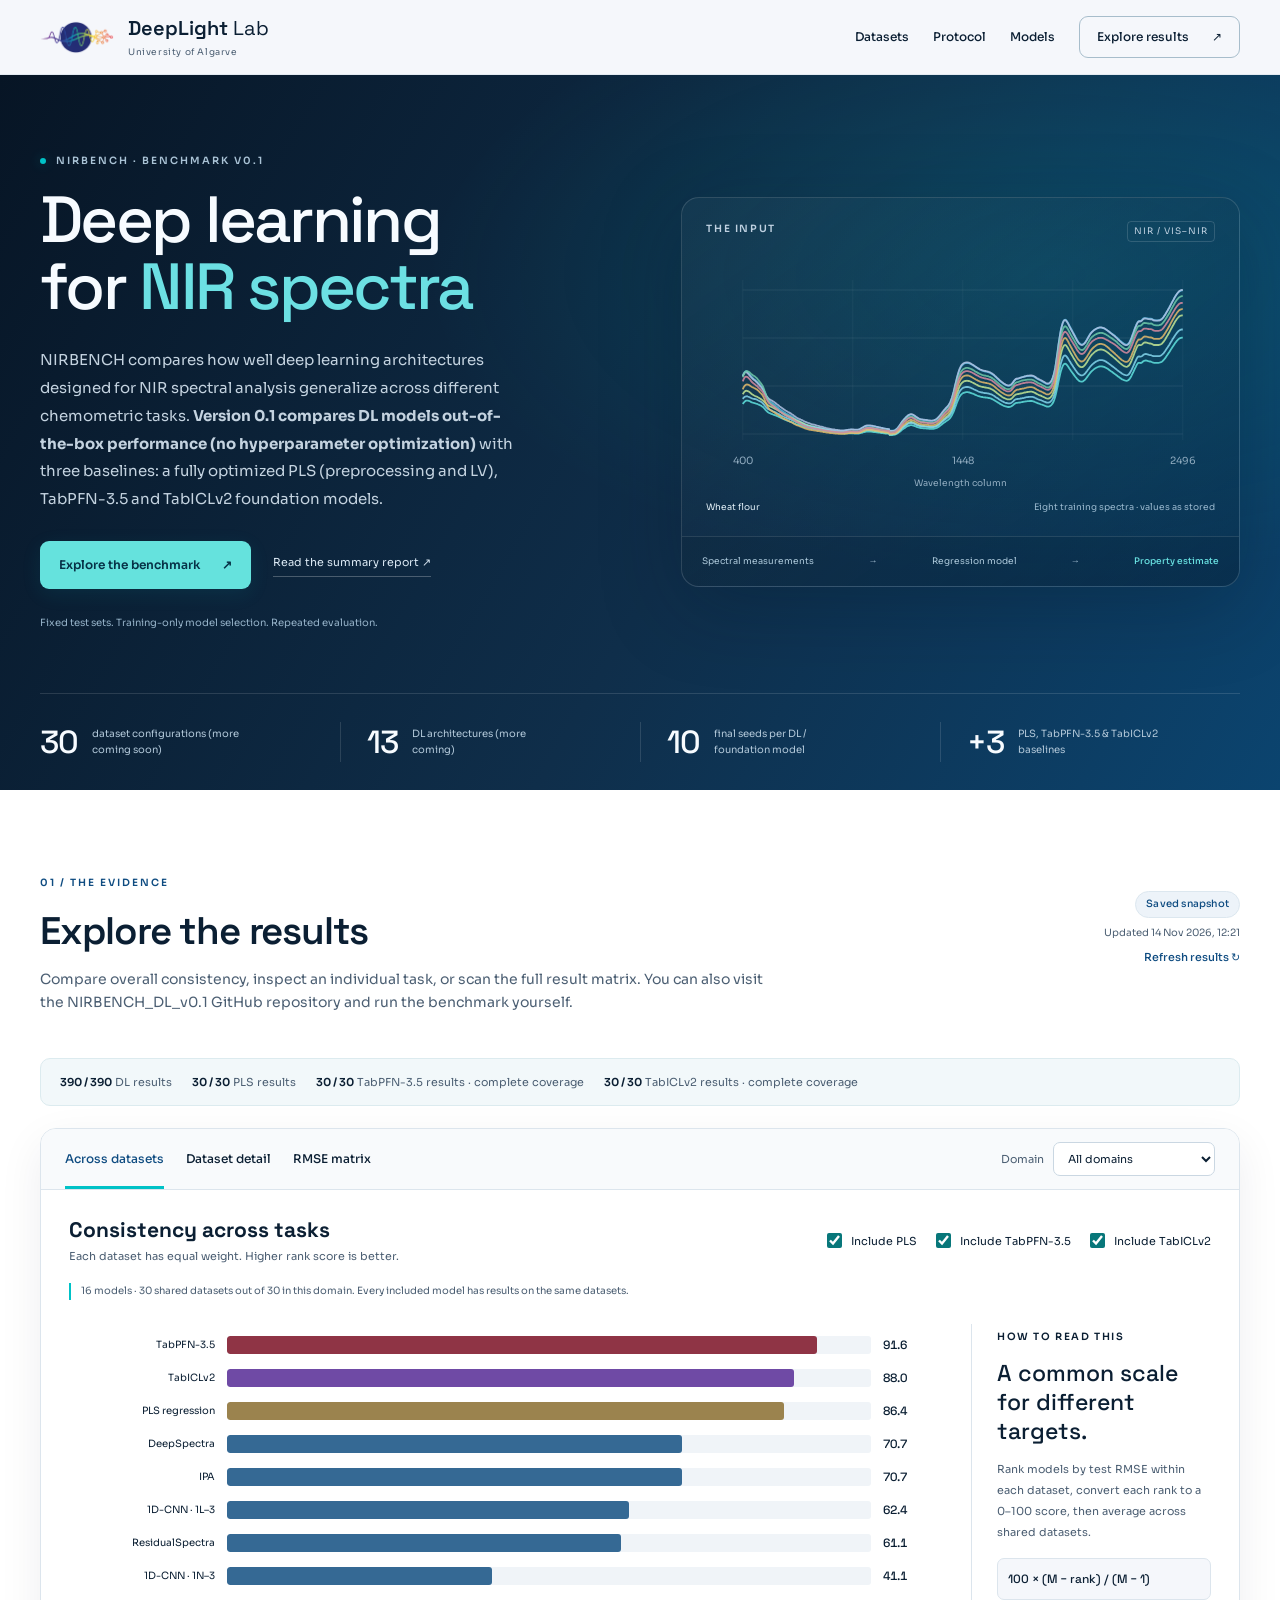
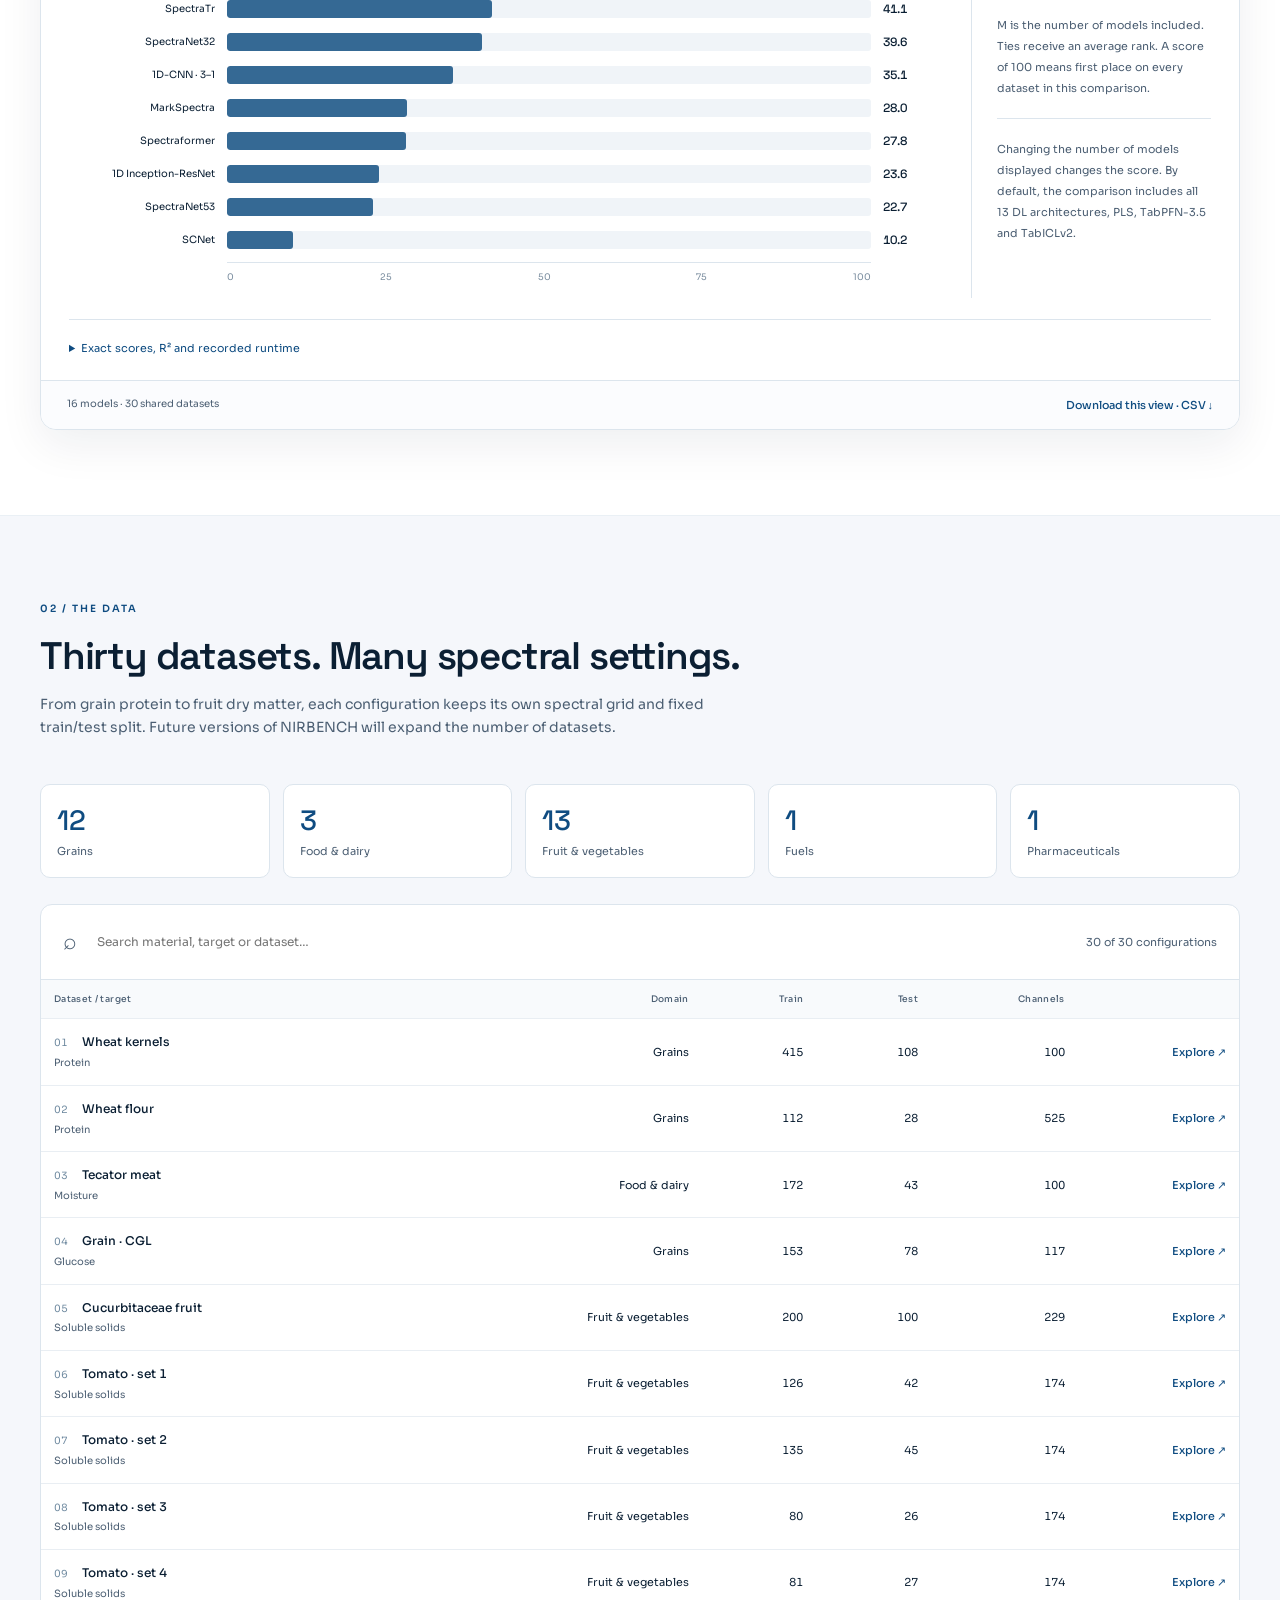
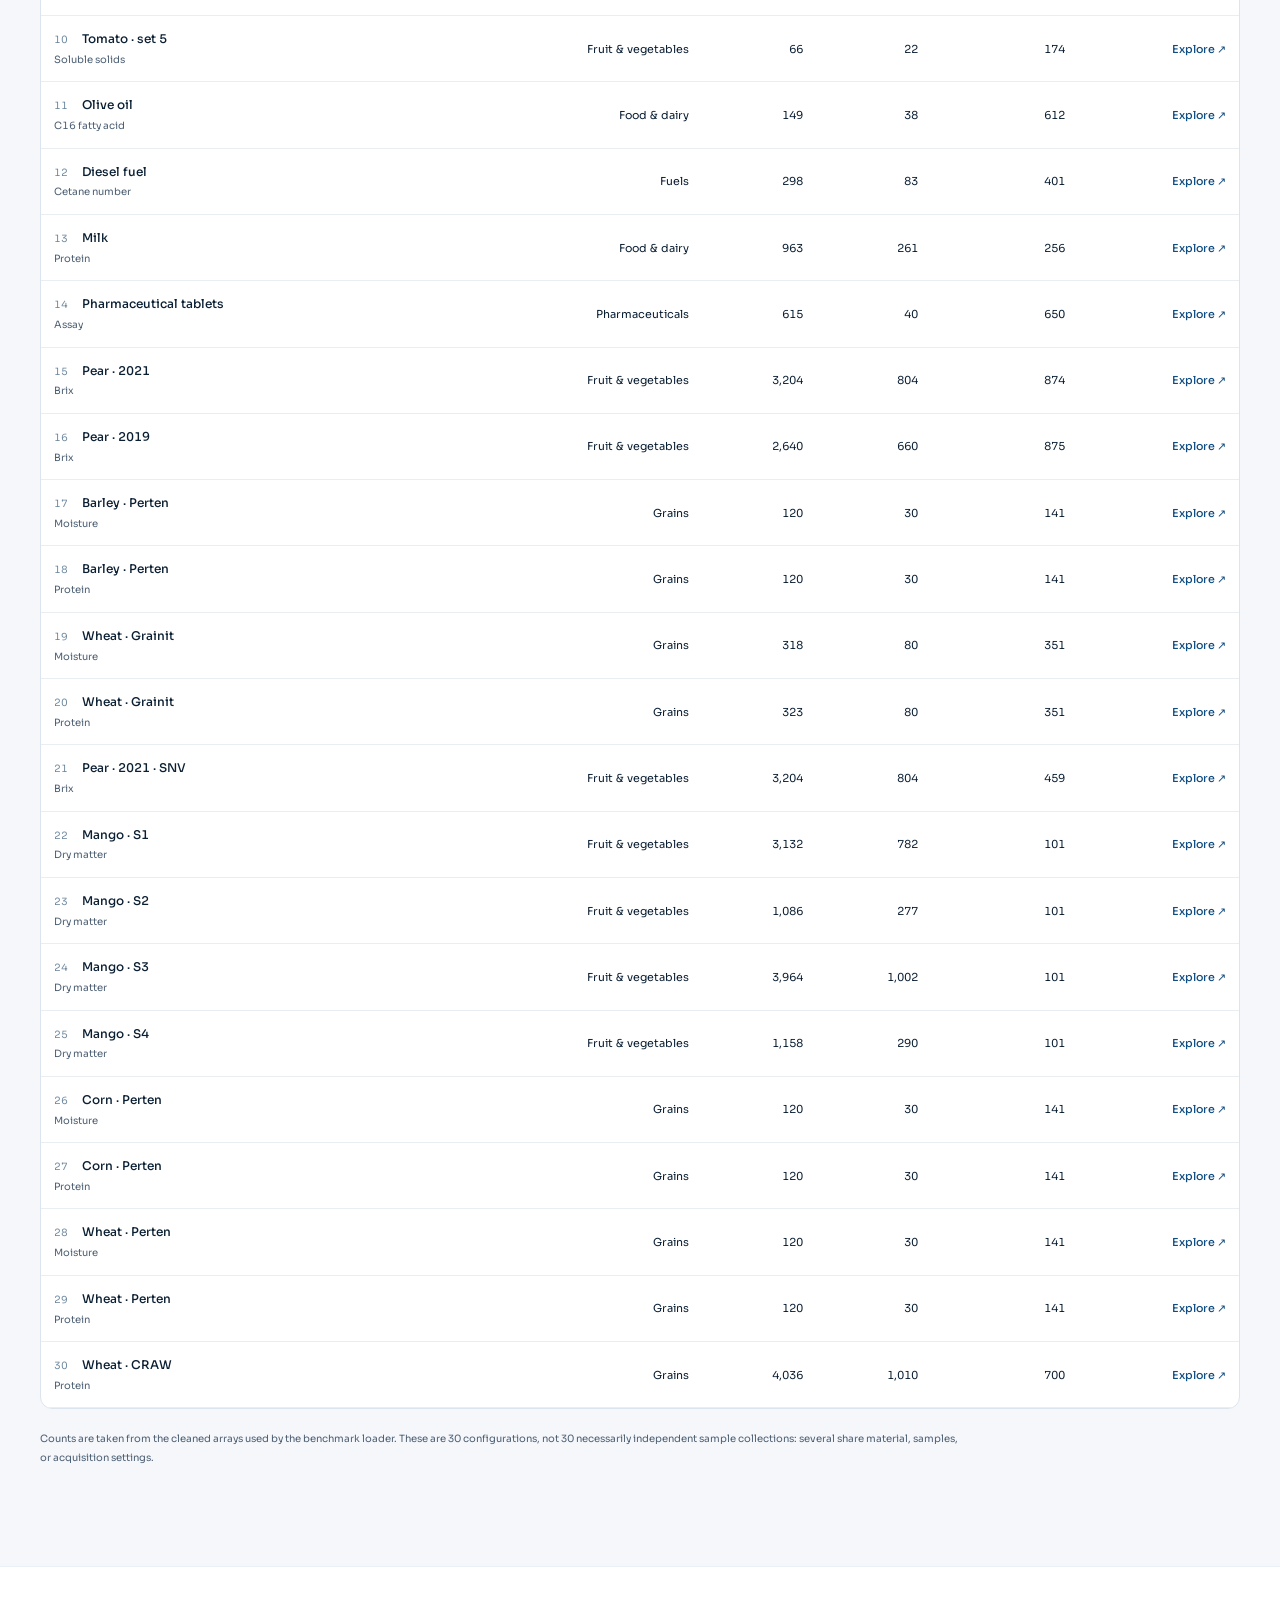
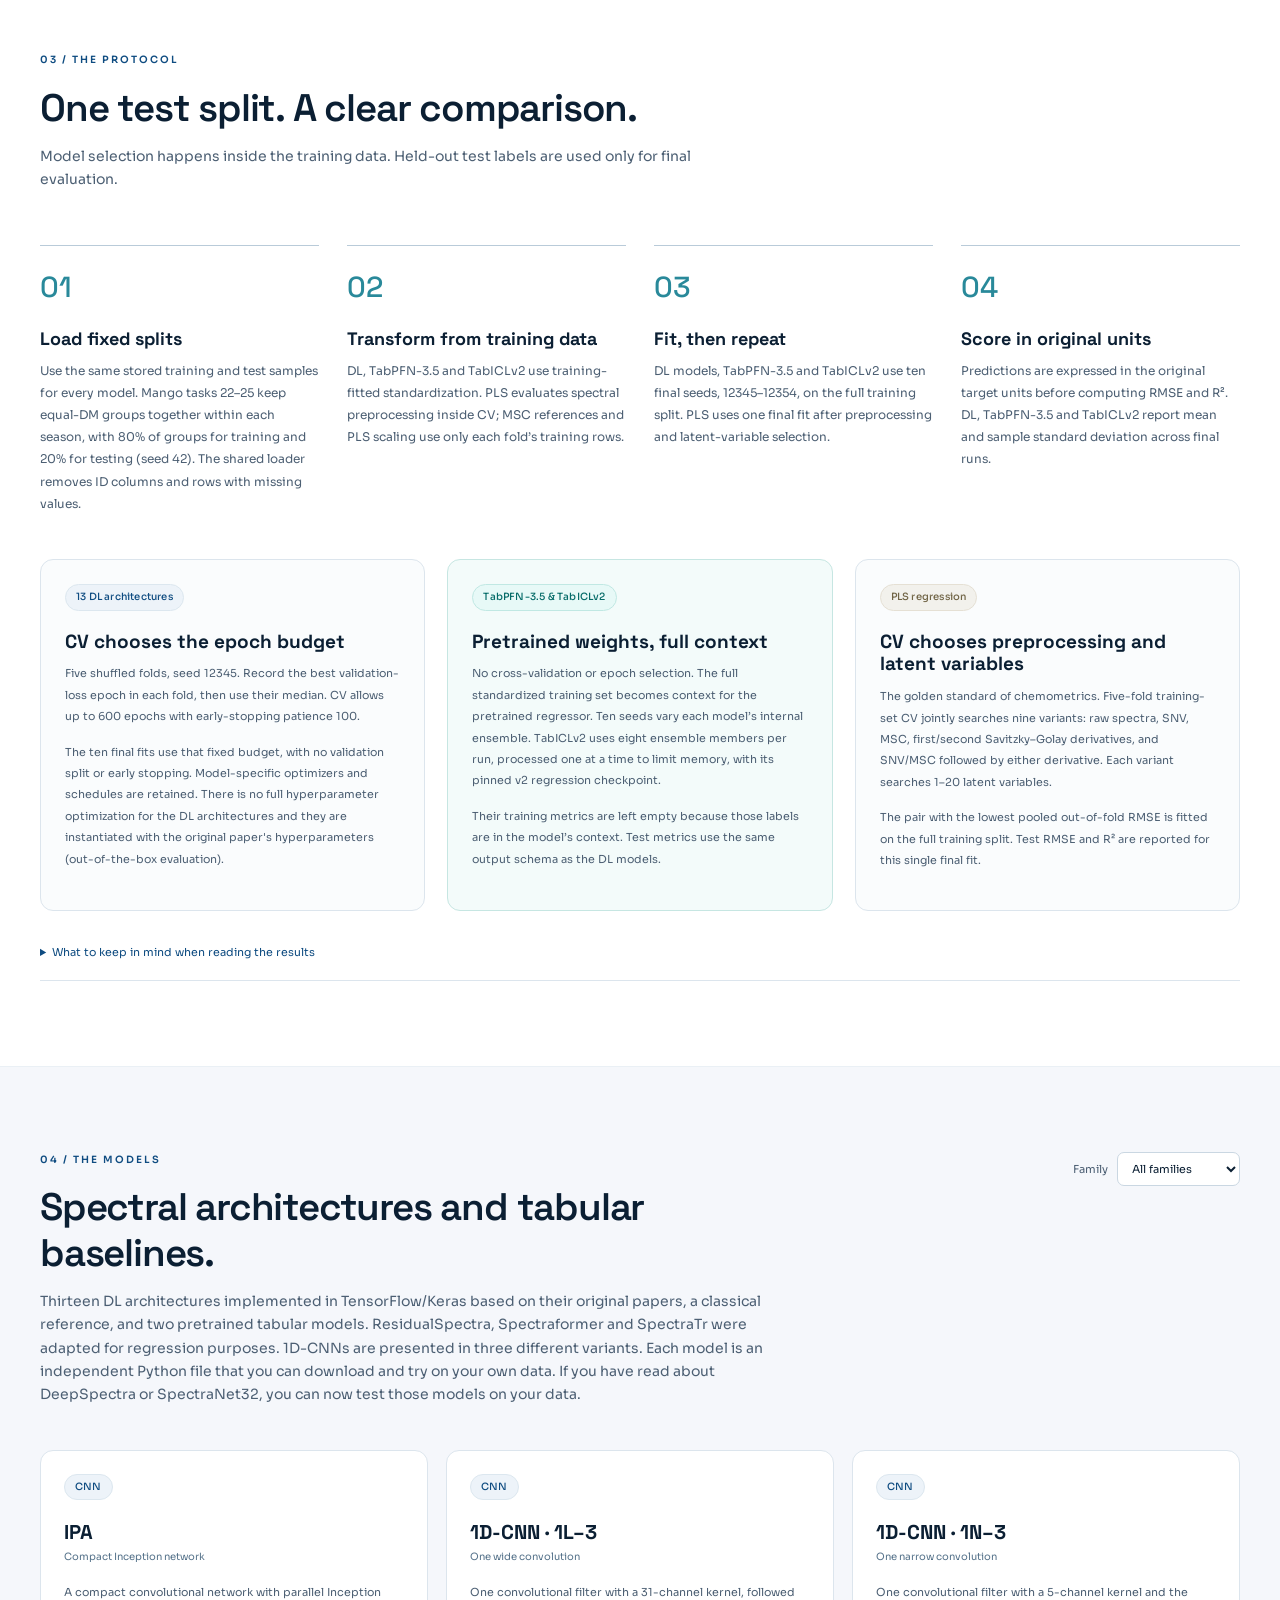
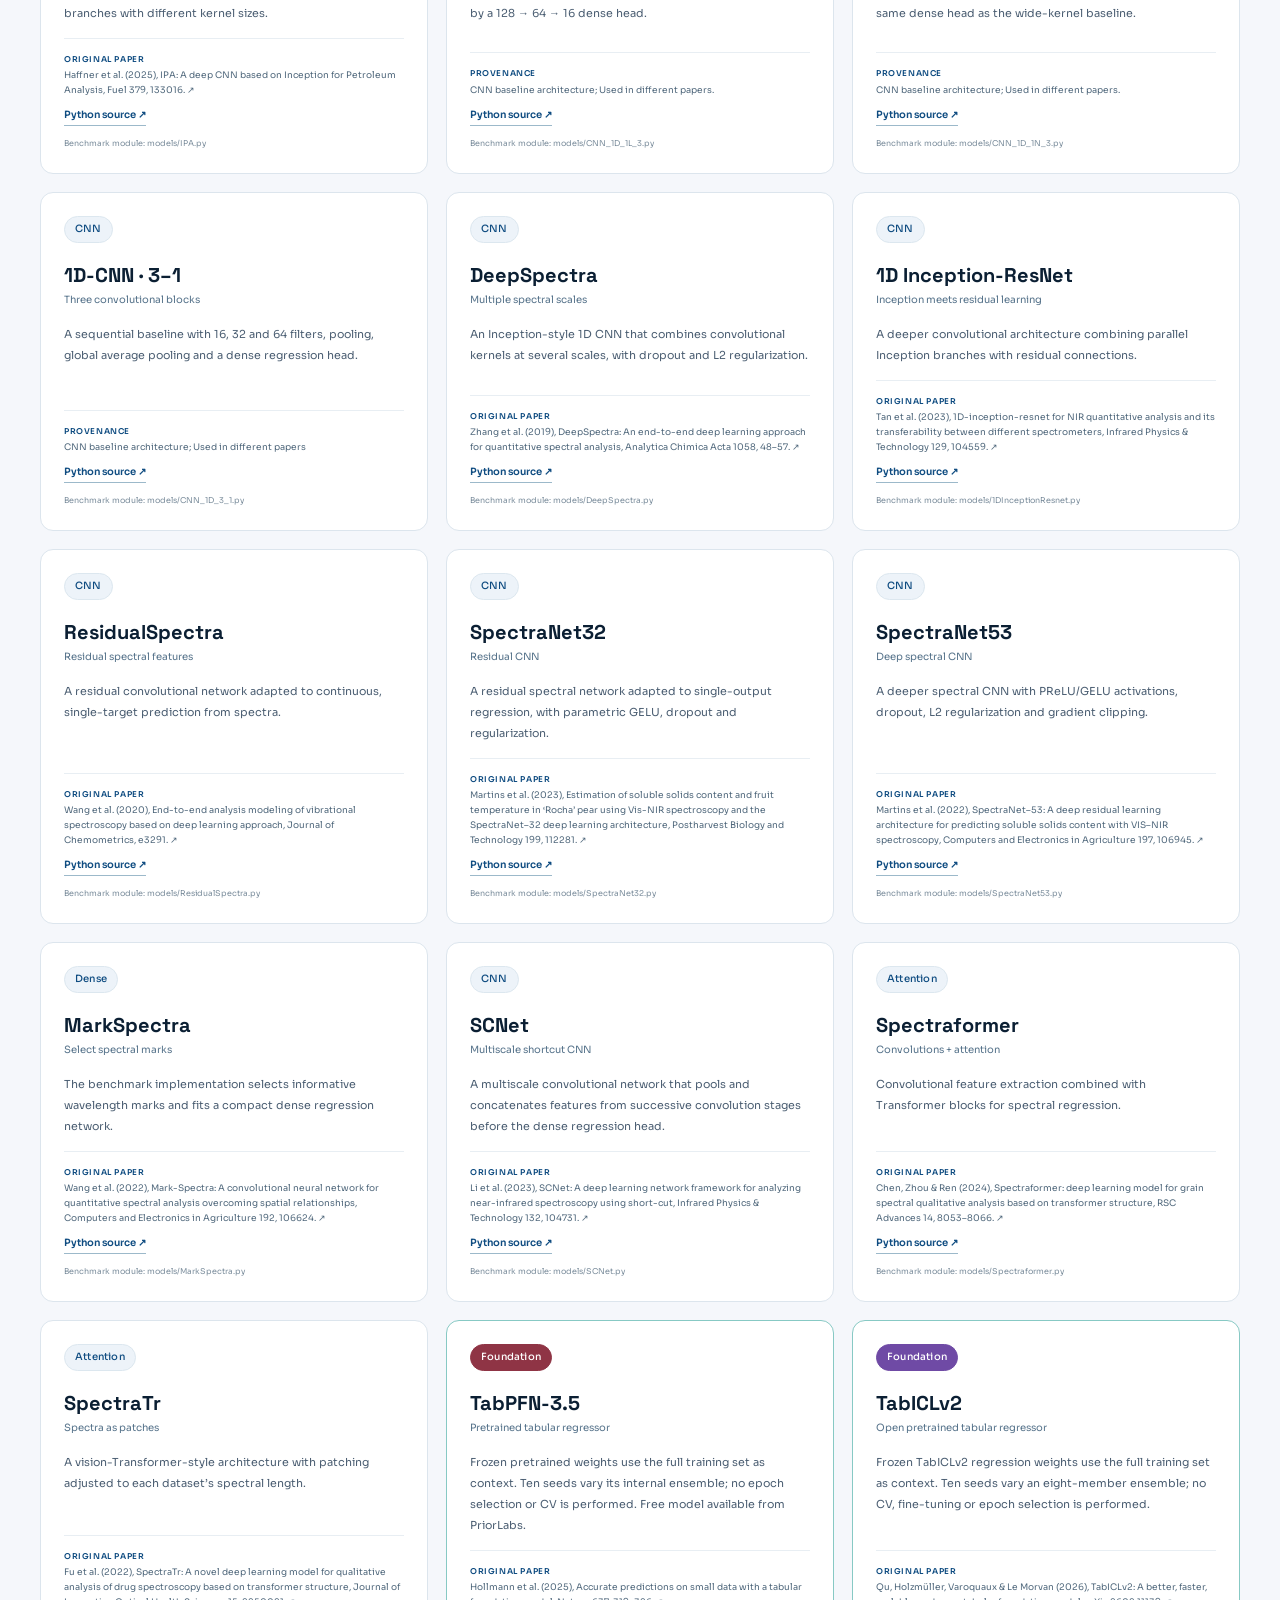
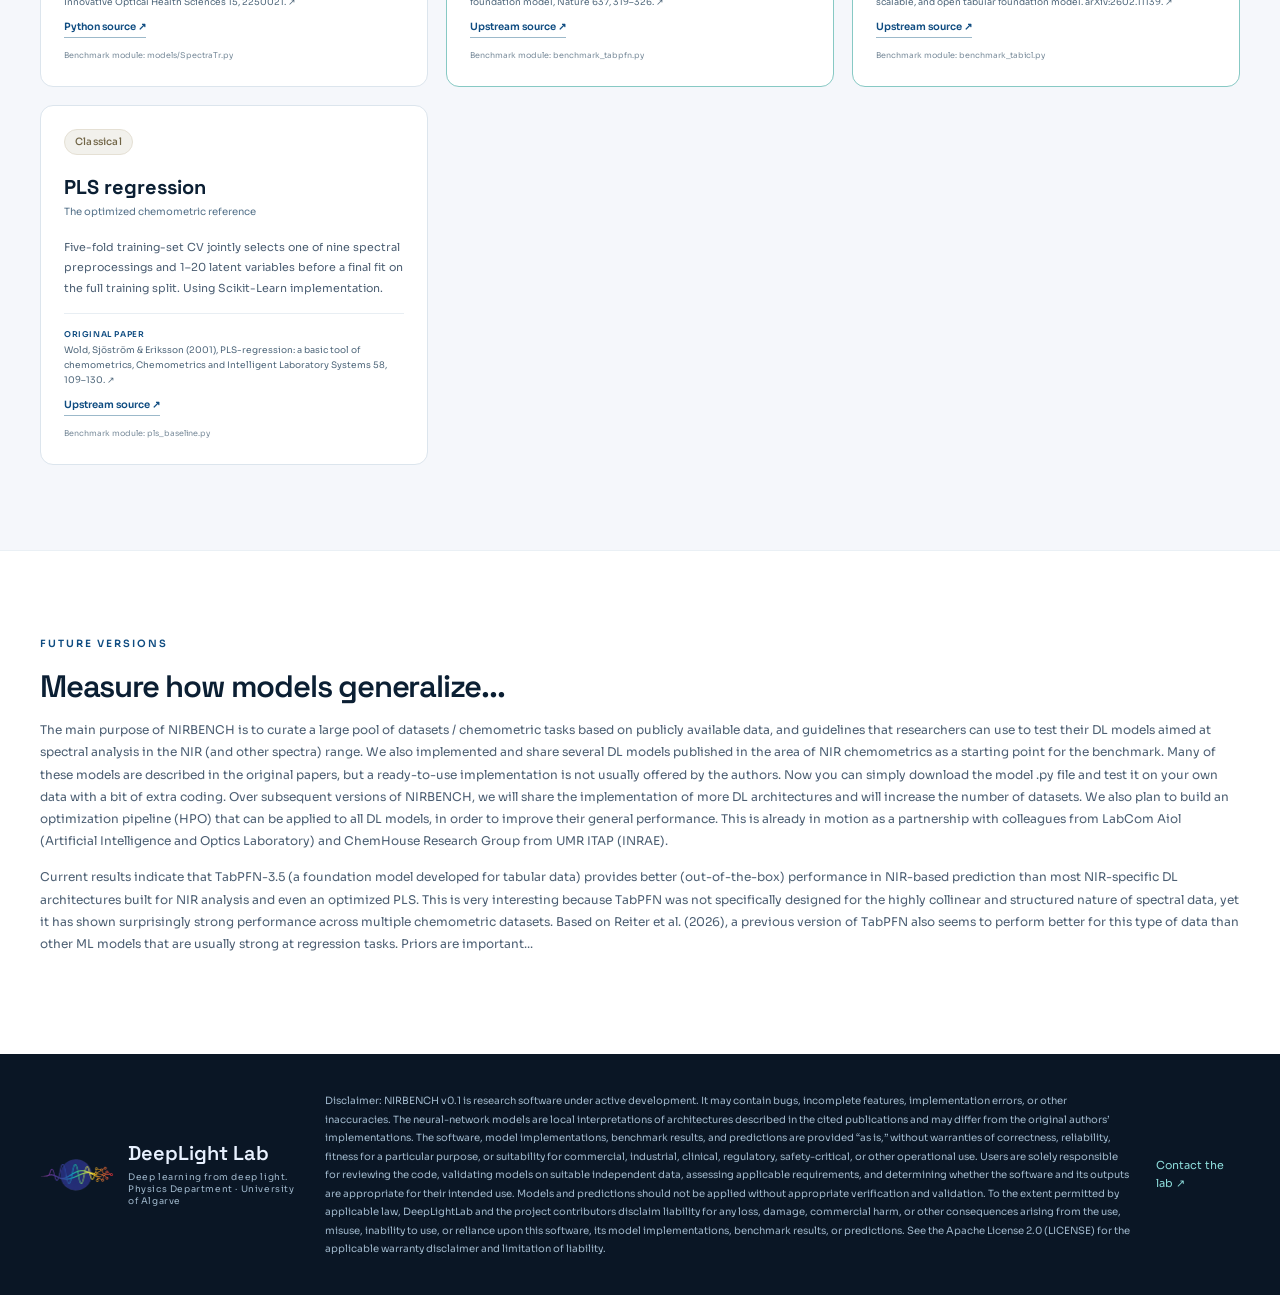
==== commit fd642c2b: "update updated leaderboard with results from tabiclv2.0" ====
--- a/nirbench01/index.html
+++ b/nirbench01/index.html
@@ -3,7 +3,7 @@
 <head>
   <meta charset="utf-8">
   <meta name="viewport" content="width=device-width, initial-scale=1">
-  <meta name="description" content="NIRBENCH: a reproducible comparison of deep learning, TabPFN-3.5 and PLS for quantitative near-infrared spectroscopy, from DeepLight Lab.">
+  <meta name="description" content="NIRBENCH: a reproducible comparison of deep learning, TabPFN-3.5, TabICLv2 and PLS for quantitative near-infrared spectroscopy, from DeepLight Lab.">
   <title>NIRBENCH · DeepLight Lab</title>
   <link rel="icon" href="assets/lab-logo.png">
   <link rel="preconnect" href="https://fonts.googleapis.com">
@@ -30,7 +30,7 @@
         <div class="hero-copy">
           <div class="eyebrow"><span class="status-dot"></span> NIRBENCH · Benchmark v0.1</div>
           <h1>Deep learning<br>for <em>NIR spectra</em></h1>
-          <p class="hero-lead">NIRBENCH compares how well deep learning architectures designed for NIR spectral analysis generalize across different chemometric tasks. <b>Version 0.1 compares DL models out-of-the-box performance (no hyperparameter optimization)</b> with two baselines: a fully optimized PLS (preprocessing and LV) and the TabPFN-3.5 foundation model. </p>
+          <p class="hero-lead">NIRBENCH compares how well deep learning architectures designed for NIR spectral analysis generalize across different chemometric tasks. <b>Version 0.1 compares DL models out-of-the-box performance (no hyperparameter optimization)</b> with three baselines: a fully optimized PLS (preprocessing and LV), TabPFN-3.5 and TabICLv2 foundation models. </p>
           <div class="hero-actions"><a href="#results" class="button primary">Explore the benchmark <span aria-hidden="true">↗</span></a><a href="assets/benchmark-report.pdf" class="hero-link" target="_blank" rel="noopener">Read the summary report <span aria-hidden="true">↗</span></a></div>
           <p class="hero-note">Fixed test sets. Training-only model selection. Repeated evaluation.</p>
         </div>
@@ -42,7 +42,7 @@
         </div>
       </div>
       <div class="hero-stats wrap">
-        <div><strong>30</strong><span>dataset configurations (more coming soon)</span></div><div><strong>13</strong><span>DL architectures (more coming)</span></div><div><strong>10</strong><span>final seeds per DL / TabPFN-3.5 model</span></div><div><strong>+2</strong><span>PLS & TabPFN-3.5 baselines</span></div>
+        <div><strong>30</strong><span>dataset configurations (more coming soon)</span></div><div><strong>13</strong><span>DL architectures (more coming)</span></div><div><strong>10</strong><span>final seeds per DL / foundation model</span></div><div><strong>+3</strong><span>PLS, TabPFN-3.5 & TabICLv2 baselines</span></div>
       </div>
     </section>
 
@@ -57,10 +57,10 @@
           <label class="compact-label">Domain <select id="result-domain"><option value="all">All domains</option></select></label>
         </div>
         <div id="overview" class="tab-panel" role="tabpanel" aria-labelledby="tab-overview">
-          <div class="view-intro"><div><h3>Consistency across tasks</h3><p>Each dataset has equal weight. Higher rank score is better.</p></div><div class="switches"><label><input id="include-pls" type="checkbox" checked> Include PLS</label><label><input id="include-tabpfn" type="checkbox" checked> Include TabPFN-3.5</label></div></div>
+          <div class="view-intro"><div><h3>Consistency across tasks</h3><p>Each dataset has equal weight. Higher rank score is better.</p></div><div class="switches"><label><input id="include-pls" type="checkbox" checked> Include PLS</label><label><input id="include-tabpfn" type="checkbox" checked> Include TabPFN-3.5</label><label><input id="include-tabicl" type="checkbox" checked> Include TabICLv2</label></div></div>
           <div id="comparison-note" class="comparison-note"></div>
-          <div class="ranking-layout"><div><div id="ranking-chart" class="ranking-chart"></div></div><aside class="ranking-aside"><p class="micro-label">HOW TO READ THIS</p><h4>A common scale for different targets.</h4><p>Rank models by test RMSE within each dataset, convert each rank to a 0–100 score, then average across shared datasets.</p><div class="formula">100 × (M − rank) / (M − 1)</div><p class="small">M is the number of models included. Ties receive an average rank. A score of 100 means first place on every dataset in this comparison.</p><div class="aside-divider"></div><p class="small">Changing the number of models displayed changes the score. By default, the comparison includes all 13 DL architectures, PLS and TabPFN-3.5. </p></aside></div>
-          <details class="exact-values"><summary>Exact scores, R² and recorded runtime</summary><div class="table-scroll"><table id="ranking-table"><caption class="sr-only">Overall comparison on shared datasets</caption><thead><tr><th scope="col">Model</th><th scope="col">Rank score ↑</th><th scope="col">Mean rank ↓</th><th scope="col">Mean R² ↑</th><th scope="col">Datasets</th><th scope="col">Time / run (s)</th></tr></thead><tbody></tbody></table></div><p class="chart-note">Time / run is comparative: all recorded runtimes were measured locally on a PC workstation with a 13th Gen Intel® Core™ i9-13900K CPU and an NVIDIA GeForce RTX 2080 Ti GPU (11 GB). DL timing includes one final fit at the selected epoch count plus train and test prediction; TabPFN-3.5 timing includes fit and test prediction; PLS timing covers its five-fold joint preprocessing and latent-variable optimization.</p></details>
+          <div class="ranking-layout"><div><div id="ranking-chart" class="ranking-chart"></div></div><aside class="ranking-aside"><p class="micro-label">HOW TO READ THIS</p><h4>A common scale for different targets.</h4><p>Rank models by test RMSE within each dataset, convert each rank to a 0–100 score, then average across shared datasets.</p><div class="formula">100 × (M − rank) / (M − 1)</div><p class="small">M is the number of models included. Ties receive an average rank. A score of 100 means first place on every dataset in this comparison.</p><div class="aside-divider"></div><p class="small">Changing the number of models displayed changes the score. By default, the comparison includes all 13 DL architectures, PLS, TabPFN-3.5 and TabICLv2. </p></aside></div>
+          <details class="exact-values"><summary>Exact scores, R² and recorded runtime</summary><div class="table-scroll"><table id="ranking-table"><caption class="sr-only">Overall comparison on shared datasets</caption><thead><tr><th scope="col">Model</th><th scope="col">Rank score ↑</th><th scope="col">Mean rank ↓</th><th scope="col">Mean R² ↑</th><th scope="col">Datasets</th><th scope="col">Time / run (s)</th></tr></thead><tbody></tbody></table></div><p class="chart-note">Time / run is comparative: all recorded runtimes were measured locally on a PC workstation with a 13th Gen Intel® Core™ i9-13900K CPU and an NVIDIA GeForce RTX 2080 Ti GPU (11 GB). DL timing includes one final fit at the selected epoch count plus train and test prediction; TabPFN-3.5 and TabICLv2 timing includes fit and test prediction; PLS timing covers its five-fold joint preprocessing and latent-variable optimization.</p></details>
         </div>
         <div id="detail" class="tab-panel" role="tabpanel" aria-labelledby="tab-detail" hidden>
           <div class="view-intro"><label class="select-label">Dataset<select id="detail-dataset"></select></label><label class="select-label">Metric<select id="detail-metric"><option value="rmse">Test RMSE · lower is better</option><option value="r2">Test R² · higher is better</option></select></label></div>
@@ -87,12 +87,12 @@
 
     <section id="protocol" class="section wrap">
       <div class="section-heading"><div><p class="eyebrow blue">03 / THE PROTOCOL</p><h2>One test split. A clear comparison.</h2><p>Model selection happens inside the training data. Held-out test labels are used only for final evaluation.</p></div></div>
-      <div class="protocol-grid"><article class="protocol-step"><span class="step-number">01</span><h3>Load fixed splits</h3><p>Use the same stored training and test samples for every model. Mango tasks 22–25 keep equal-DM groups together within each season, with 80% of groups for training and 20% for testing (seed 42). The shared loader removes ID columns and rows with missing values.</p></article><article class="protocol-step"><span class="step-number">02</span><h3>Transform from training data</h3><p>DL and TabPFN-3.5 use training-fitted standardization. PLS evaluates spectral preprocessing inside CV; MSC references and PLS scaling use only each fold’s training rows.</p></article><article class="protocol-step"><span class="step-number">03</span><h3>Fit, then repeat</h3><p>DL models and TabPFN-3.5 use ten final seeds, 12345–12354, on the full training split. PLS uses one final fit after preprocessing and latent-variable selection.</p></article><article class="protocol-step"><span class="step-number">04</span><h3>Score in original units</h3><p>Predictions are expressed in the original target units before computing RMSE and R². DL and TabPFN-3.5 report mean and sample standard deviation across final runs.</p></article></div>
-      <div class="protocol-variants"><article><span class="pill">13 DL architectures</span><h3>CV chooses the epoch budget</h3><p>Five shuffled folds, seed 12345. Record the best validation-loss epoch in each fold, then use their median. CV allows up to 600 epochs with early-stopping patience 100.</p><p>The ten final fits use that fixed budget, with no validation split or early stopping. Model-specific optimizers and schedules are retained. There is no full hyperparameter optimization for the DL architectures and they are instantiated with the original paper's hyperparameters (out-of-the-box evaluation).</p></article><article><span class="pill aqua">TabPFN-3.5</span><h3>Pretrained weights, full context</h3><p>No cross-validation or epoch selection. The full standardized training set becomes context for the pretrained regressor. Ten seeds vary its internal ensemble.</p><p>Its training metrics are left empty because those labels are in the model’s context. Test metrics use the same output schema as the DL models.</p></article><article><span class="pill neutral">PLS regression</span><h3>CV chooses preprocessing and latent variables</h3><p>The golden standard of chemometrics. Five-fold training-set CV jointly searches nine variants: raw spectra, SNV, MSC, first/second Savitzky–Golay derivatives, and SNV/MSC followed by either derivative. Each variant searches 1–20 latent variables.</p><p>The pair with the lowest pooled out-of-fold RMSE is fitted on the full training split. Test RMSE and R² are reported for this single final fit.</p></article></div>
-      <details class="method-notes"><summary>What to keep in mind when reading the results</summary><div><p><strong>Run variability:</strong> standard deviation describes variation across model seeds on a fixed split. It does not measure uncertainty across new sample collections or alternative test splits.</p><p><strong>Predictions and plots:</strong> saved prediction files and scatter plots represent the last final run. The metric tables summarize all final runs. Note that individual model hyperparameter optimization on a given dataset (not done here) is bound to improve its performance.</p><p><strong>Common input, architecture-specific processing:</strong> For all DL models and TabPFN-3.5, the spectral features and target values are standardized using parameters fitted on the training data. CNNs add a channel dimension; MarkSpectra selects wavelength marks; TabPFN-3.5 also uses internal preprocessing. A dataset may already contain preprocessing, such as the SNV pear configuration.</p><p><strong>Scope:</strong> performance describes these fixed splits and benchmark implementations. The architecture comparison does not establish that one model is best for all spectroscopy tasks. The objective of the benchmark is to compare how different DL architectures generalize to different chemometric tasks (independently of their performance on a specific dataset).</p></div></details>
+      <div class="protocol-grid"><article class="protocol-step"><span class="step-number">01</span><h3>Load fixed splits</h3><p>Use the same stored training and test samples for every model. Mango tasks 22–25 keep equal-DM groups together within each season, with 80% of groups for training and 20% for testing (seed 42). The shared loader removes ID columns and rows with missing values.</p></article><article class="protocol-step"><span class="step-number">02</span><h3>Transform from training data</h3><p>DL, TabPFN-3.5 and TabICLv2 use training-fitted standardization. PLS evaluates spectral preprocessing inside CV; MSC references and PLS scaling use only each fold’s training rows.</p></article><article class="protocol-step"><span class="step-number">03</span><h3>Fit, then repeat</h3><p>DL models, TabPFN-3.5 and TabICLv2 use ten final seeds, 12345–12354, on the full training split. PLS uses one final fit after preprocessing and latent-variable selection.</p></article><article class="protocol-step"><span class="step-number">04</span><h3>Score in original units</h3><p>Predictions are expressed in the original target units before computing RMSE and R². DL, TabPFN-3.5 and TabICLv2 report mean and sample standard deviation across final runs.</p></article></div>
+      <div class="protocol-variants"><article><span class="pill">13 DL architectures</span><h3>CV chooses the epoch budget</h3><p>Five shuffled folds, seed 12345. Record the best validation-loss epoch in each fold, then use their median. CV allows up to 600 epochs with early-stopping patience 100.</p><p>The ten final fits use that fixed budget, with no validation split or early stopping. Model-specific optimizers and schedules are retained. There is no full hyperparameter optimization for the DL architectures and they are instantiated with the original paper's hyperparameters (out-of-the-box evaluation).</p></article><article><span class="pill aqua">TabPFN-3.5 & TabICLv2</span><h3>Pretrained weights, full context</h3><p>No cross-validation or epoch selection. The full standardized training set becomes context for the pretrained regressor. Ten seeds vary each model’s internal ensemble. TabICLv2 uses eight ensemble members per run, processed one at a time to limit memory, with its pinned v2 regression checkpoint.</p><p>Their training metrics are left empty because those labels are in the model’s context. Test metrics use the same output schema as the DL models.</p></article><article><span class="pill neutral">PLS regression</span><h3>CV chooses preprocessing and latent variables</h3><p>The golden standard of chemometrics. Five-fold training-set CV jointly searches nine variants: raw spectra, SNV, MSC, first/second Savitzky–Golay derivatives, and SNV/MSC followed by either derivative. Each variant searches 1–20 latent variables.</p><p>The pair with the lowest pooled out-of-fold RMSE is fitted on the full training split. Test RMSE and R² are reported for this single final fit.</p></article></div>
+      <details class="method-notes"><summary>What to keep in mind when reading the results</summary><div><p><strong>Run variability:</strong> standard deviation describes variation across model seeds on a fixed split. It does not measure uncertainty across new sample collections or alternative test splits.</p><p><strong>Predictions and plots:</strong> saved prediction files and scatter plots represent the last final run. The metric tables summarize all final runs. Note that individual model hyperparameter optimization on a given dataset (not done here) is bound to improve its performance.</p><p><strong>Common input, architecture-specific processing:</strong> For all DL models, TabPFN-3.5 and TabICLv2, the spectral features and target values are standardized using parameters fitted on the training data. CNNs add a channel dimension; MarkSpectra selects wavelength marks; TabPFN-3.5 and TabICLv2 also use internal preprocessing. A dataset may already contain preprocessing, such as the SNV pear configuration.</p><p><strong>Scope:</strong> performance describes these fixed splits and benchmark implementations. The architecture comparison does not establish that one model is best for all spectroscopy tasks. The objective of the benchmark is to compare how different DL architectures generalize to different chemometric tasks (independently of their performance on a specific dataset).</p></div></details>
     </section>
 
-    <section id="models" class="section section-tint"><div class="wrap"><div class="section-heading"><div><p class="eyebrow blue">04 / THE MODELS</p><h2>Neural network implementations using TensorFlow/Keras.</h2><p>Thirteen implemented DL architectures based on their original papers, a classical reference, and a pretrained tabular model. ResidualSpectra, Spectraformer and SpectraTr were adapted for regression purposes. 1D-CNNs are presented in three different variants. Each model is an independent Python file that you can download and try on your own data. If you have read about DeepSpectra or SpectraNet32, you can now test those models on your data.</p></div><label class="compact-label">Family<select id="model-family"><option value="all">All families</option><option>CNN</option><option>Dense</option><option>Attention</option><option>Foundation</option><option>Classical</option></select></label></div><div id="model-grid" class="model-grid"></div></div></section>
+    <section id="models" class="section section-tint"><div class="wrap"><div class="section-heading"><div><p class="eyebrow blue">04 / THE MODELS</p><h2>Spectral architectures and tabular baselines.</h2><p>Thirteen DL architectures implemented in TensorFlow/Keras based on their original papers, a classical reference, and two pretrained tabular models. ResidualSpectra, Spectraformer and SpectraTr were adapted for regression purposes. 1D-CNNs are presented in three different variants. Each model is an independent Python file that you can download and try on your own data. If you have read about DeepSpectra or SpectraNet32, you can now test those models on your data.</p></div><label class="compact-label">Family<select id="model-family"><option value="all">All families</option><option>CNN</option><option>Dense</option><option>Attention</option><option>Foundation</option><option>Classical</option></select></label></div><div id="model-grid" class="model-grid"></div></div></section>
 
     <section class="section wrap future-versions"><div><p class="eyebrow blue">FUTURE VERSIONS</p><h2>Measure how models generalize...</h2><p>The main purpose of NIRBENCH is to curate a large pool of datasets / chemometric tasks based on publicly available data, and guidelines that researchers can use to test their DL models aimed at spectral analysis in the NIR (and other spectra) range. We also implemented and share several DL models published in the area of NIR chemometrics as a starting point for the benchmark. Many of these models are described in the original papers, but a ready-to-use implementation is not usually offered by the authors. Now you can simply download the model .py file and test it on your own data with a bit of extra coding. Over subsequent versions of NIRBENCH, we will share the implementation of more DL architectures and will increase the number of datasets. We also plan to build an optimization pipeline (HPO) that can be applied to all DL models, in order to improve their general performance. This is already in motion as a partnership with colleagues from LabCom Aiol (Artificial Intelligence and Optics Laboratory) and ChemHouse Research Group from UMR ITAP (INRAE). </p>
 	
--- a/nirbench01/styles.css
+++ b/nirbench01/styles.css
@@ -9,3 +9,9 @@
 @media(max-width:420px){.hero h1{font-size:48px}.hero-actions{align-items:flex-start;flex-direction:column}.model-grid{grid-template-columns:1fr}.hero-stats{gap:20px 12px}.hero-stats>div{gap:10px}.signal-flow{font-size:8px;padding-inline:12px}.spectra-caption{padding-inline:14px;font-size:8px}.tabs{gap:17px}.tabs button{font-size:10px}.rank-label{font-size:8px}.rank-row{grid-template-columns:104px 1fr 35px;gap:7px}.rank-axis{margin-left:111px;margin-right:42px}}
 @media(prefers-reduced-motion:reduce){html{scroll-behavior:auto}*{transition:none!important}}
 @media print{.site-header,.hero-actions,.snapshot,.explorer-footer,.switches,.nav-toggle{display:none}.hero{background:#0f2e4a!important;print-color-adjust:exact}.section{padding-block:25px}.wrap{width:100%}.explorer{box-shadow:none}.tab-panel{min-height:0}.section-tint{background:#fff}.model-card,.protocol-variants article{break-inside:avoid}.table-scroll{overflow:visible}.hero-inner{padding:30px}.hero-stats{padding:20px}.ranking-aside{display:none}.ranking-layout{display:block}}
+
+/* Distinguish the two tabular foundation baselines. */
+:root{--tabicl:#6f4aa5}.rank-row.tabicl .rank-bar{background:var(--tabicl)}.model-card.tabicl>.pill{background:var(--tabicl);border-color:var(--tabicl)}
+
+/* Let the hero grid shrink to narrow viewport widths. */
+.hero-inner>*{min-width:0}
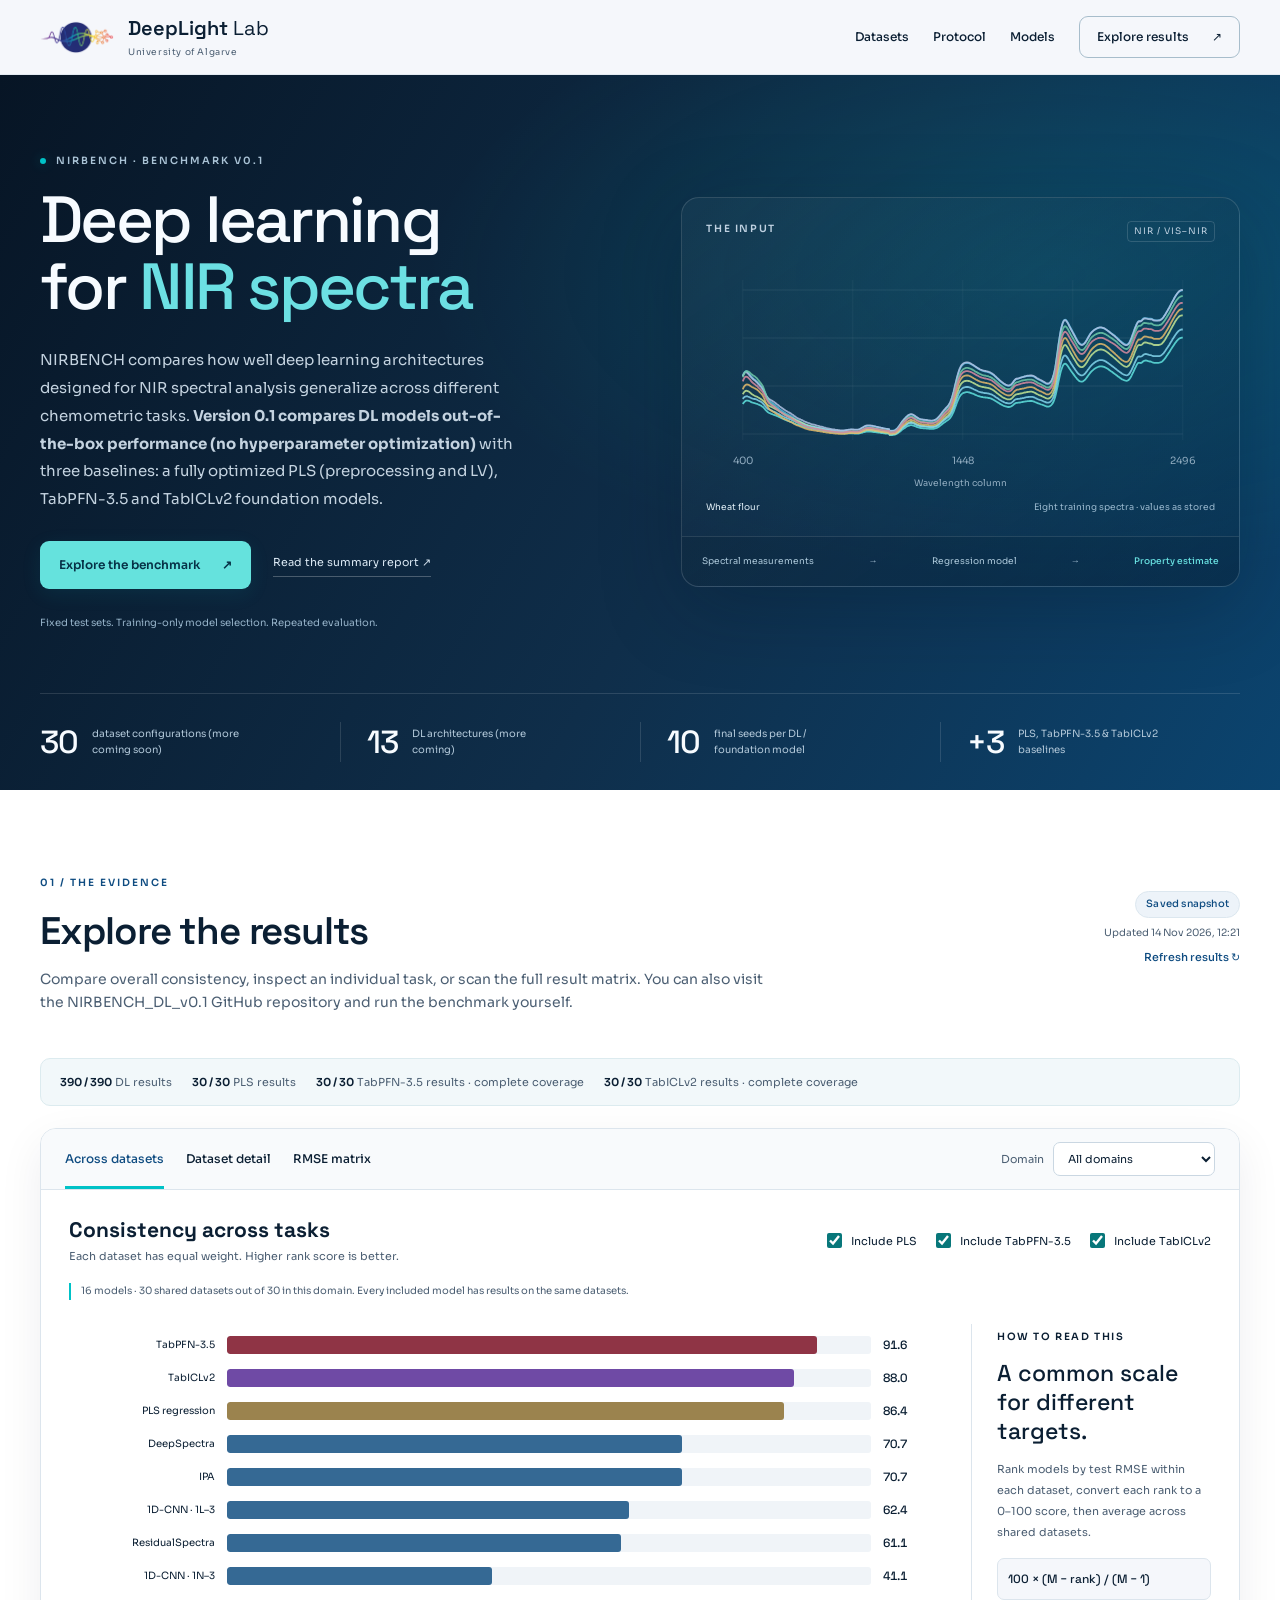
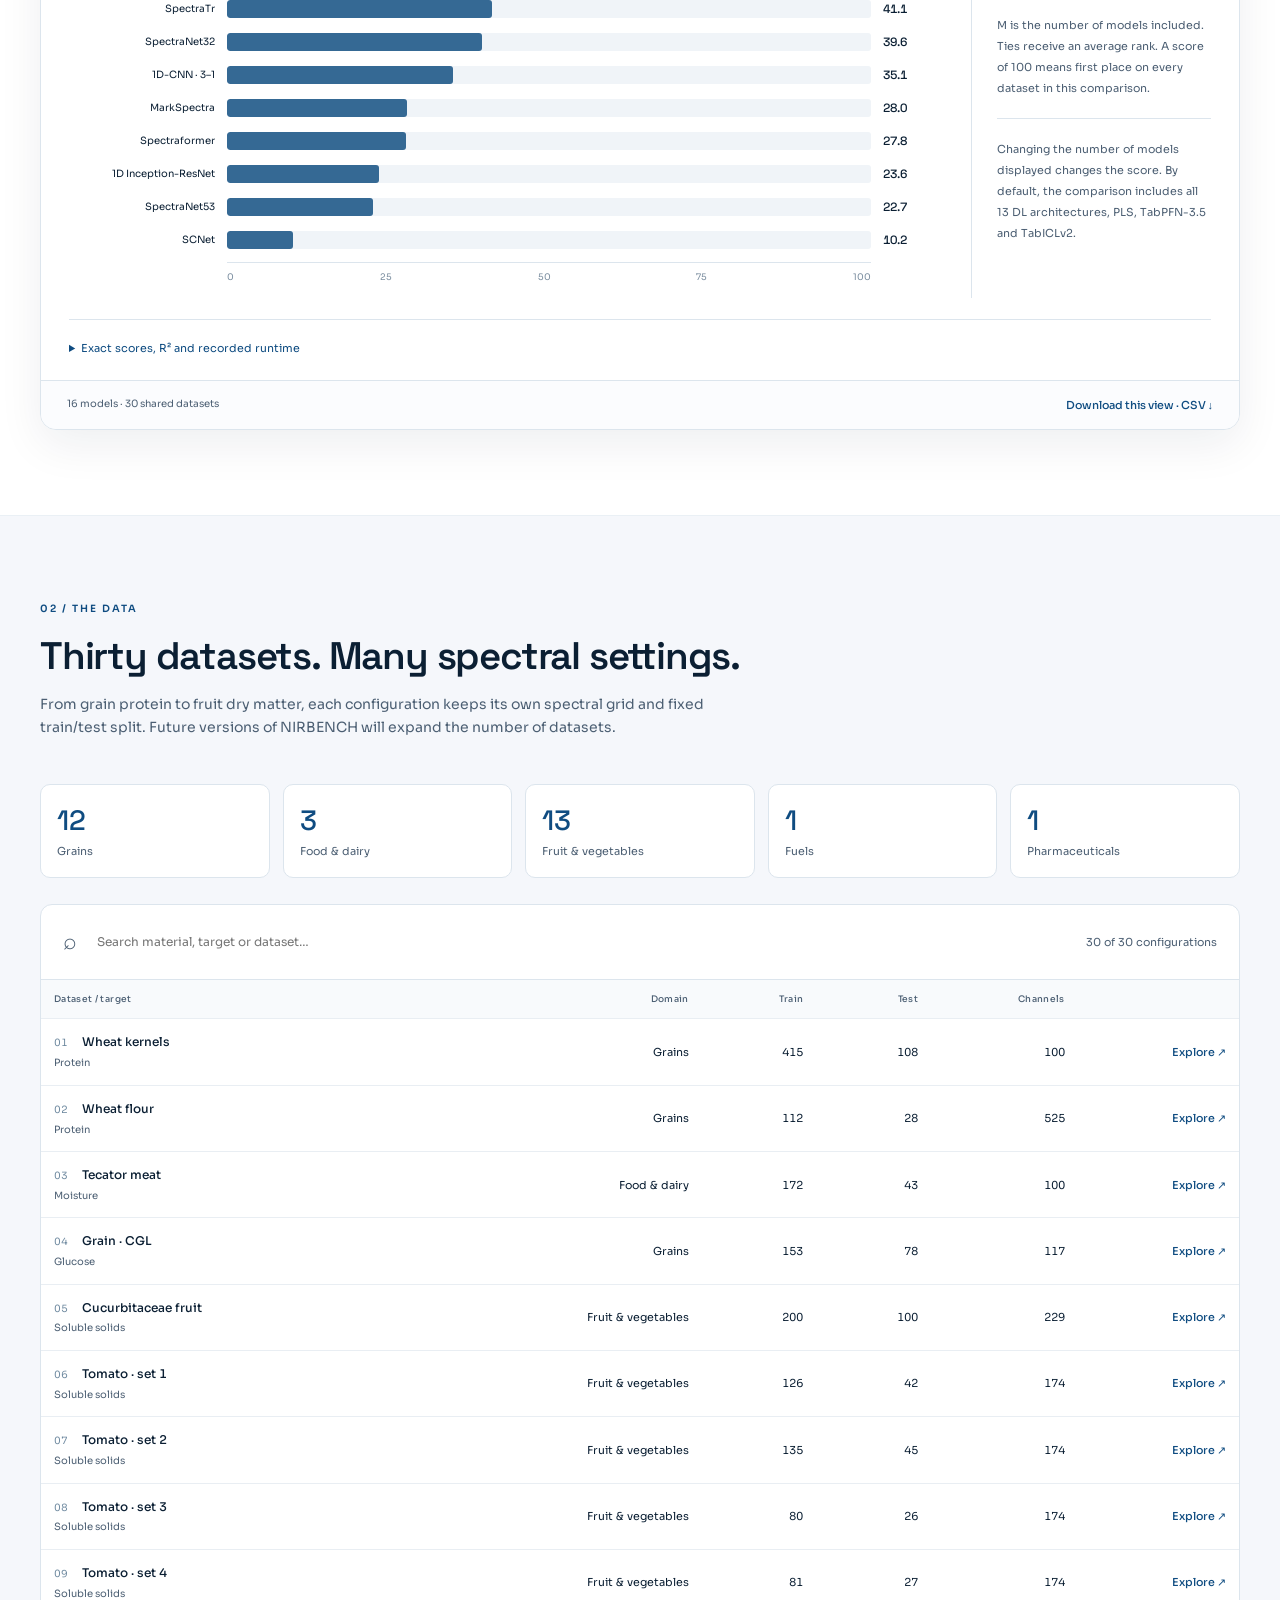
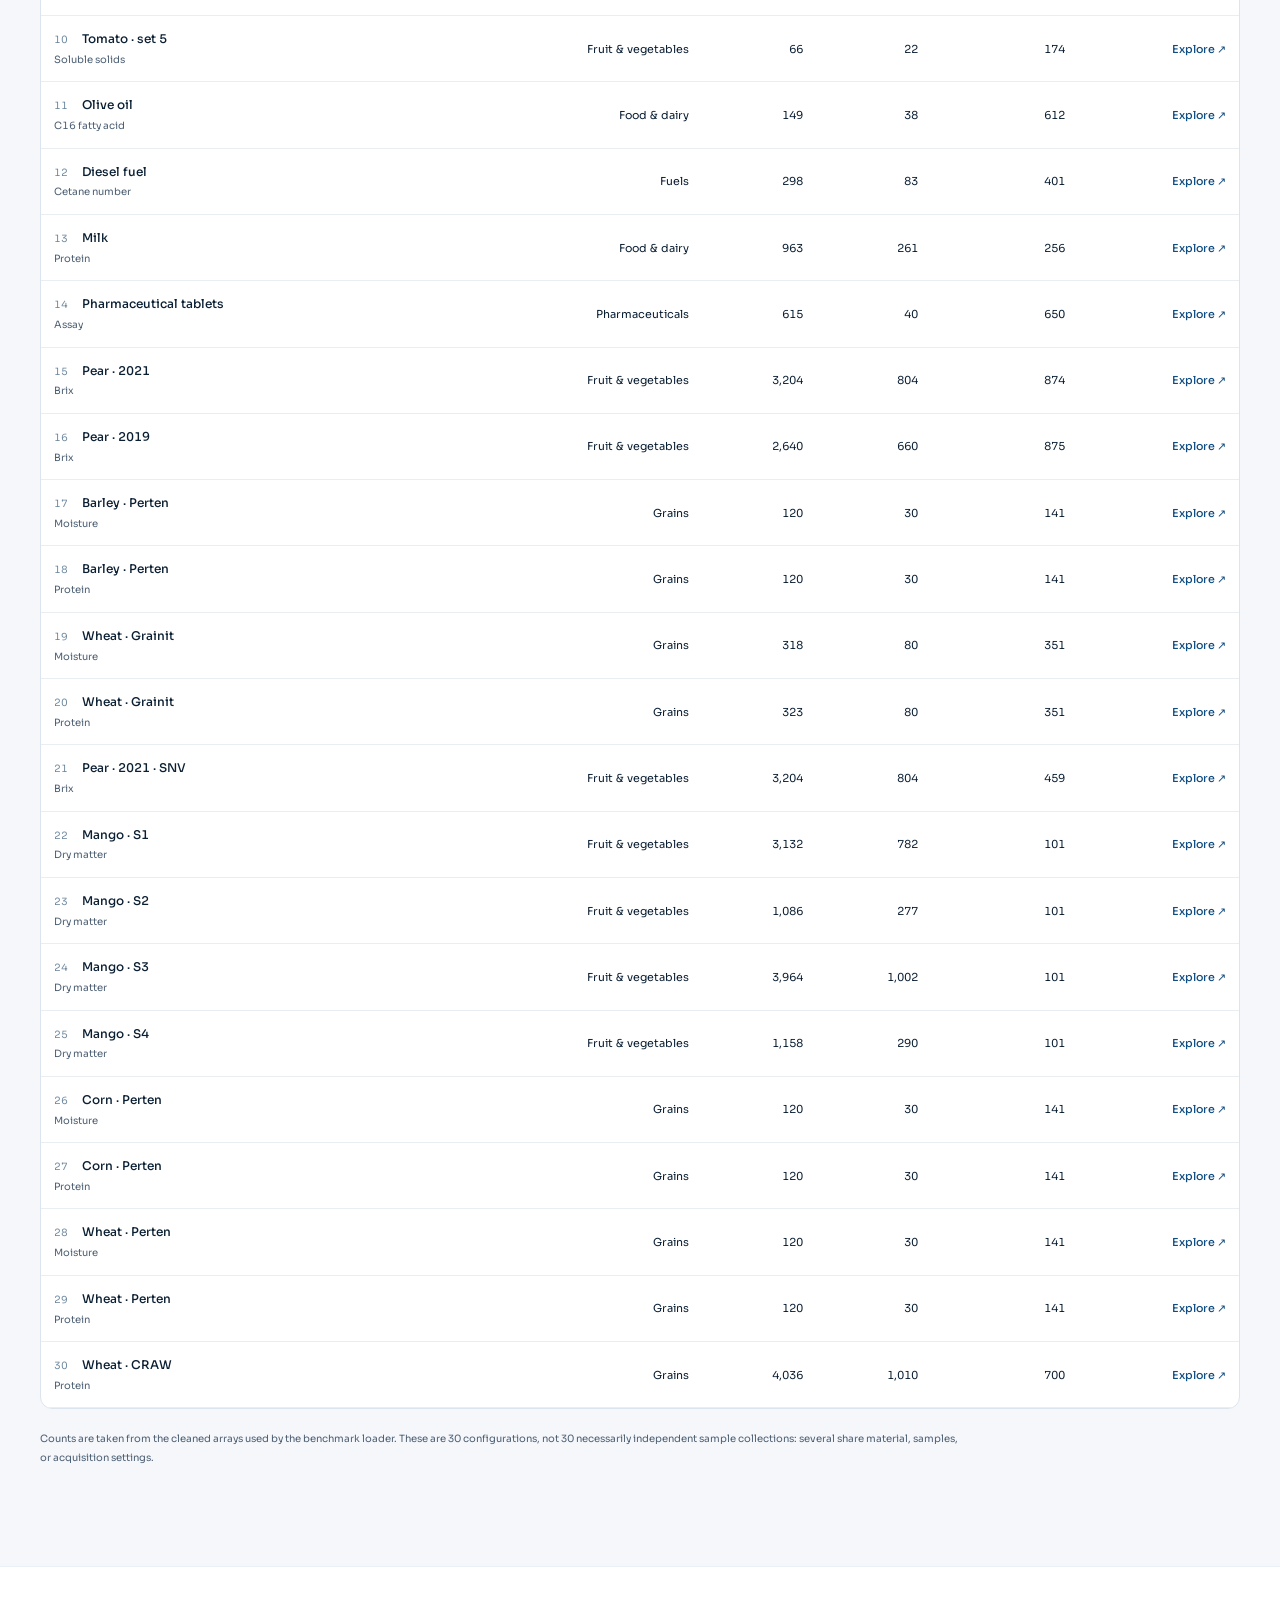
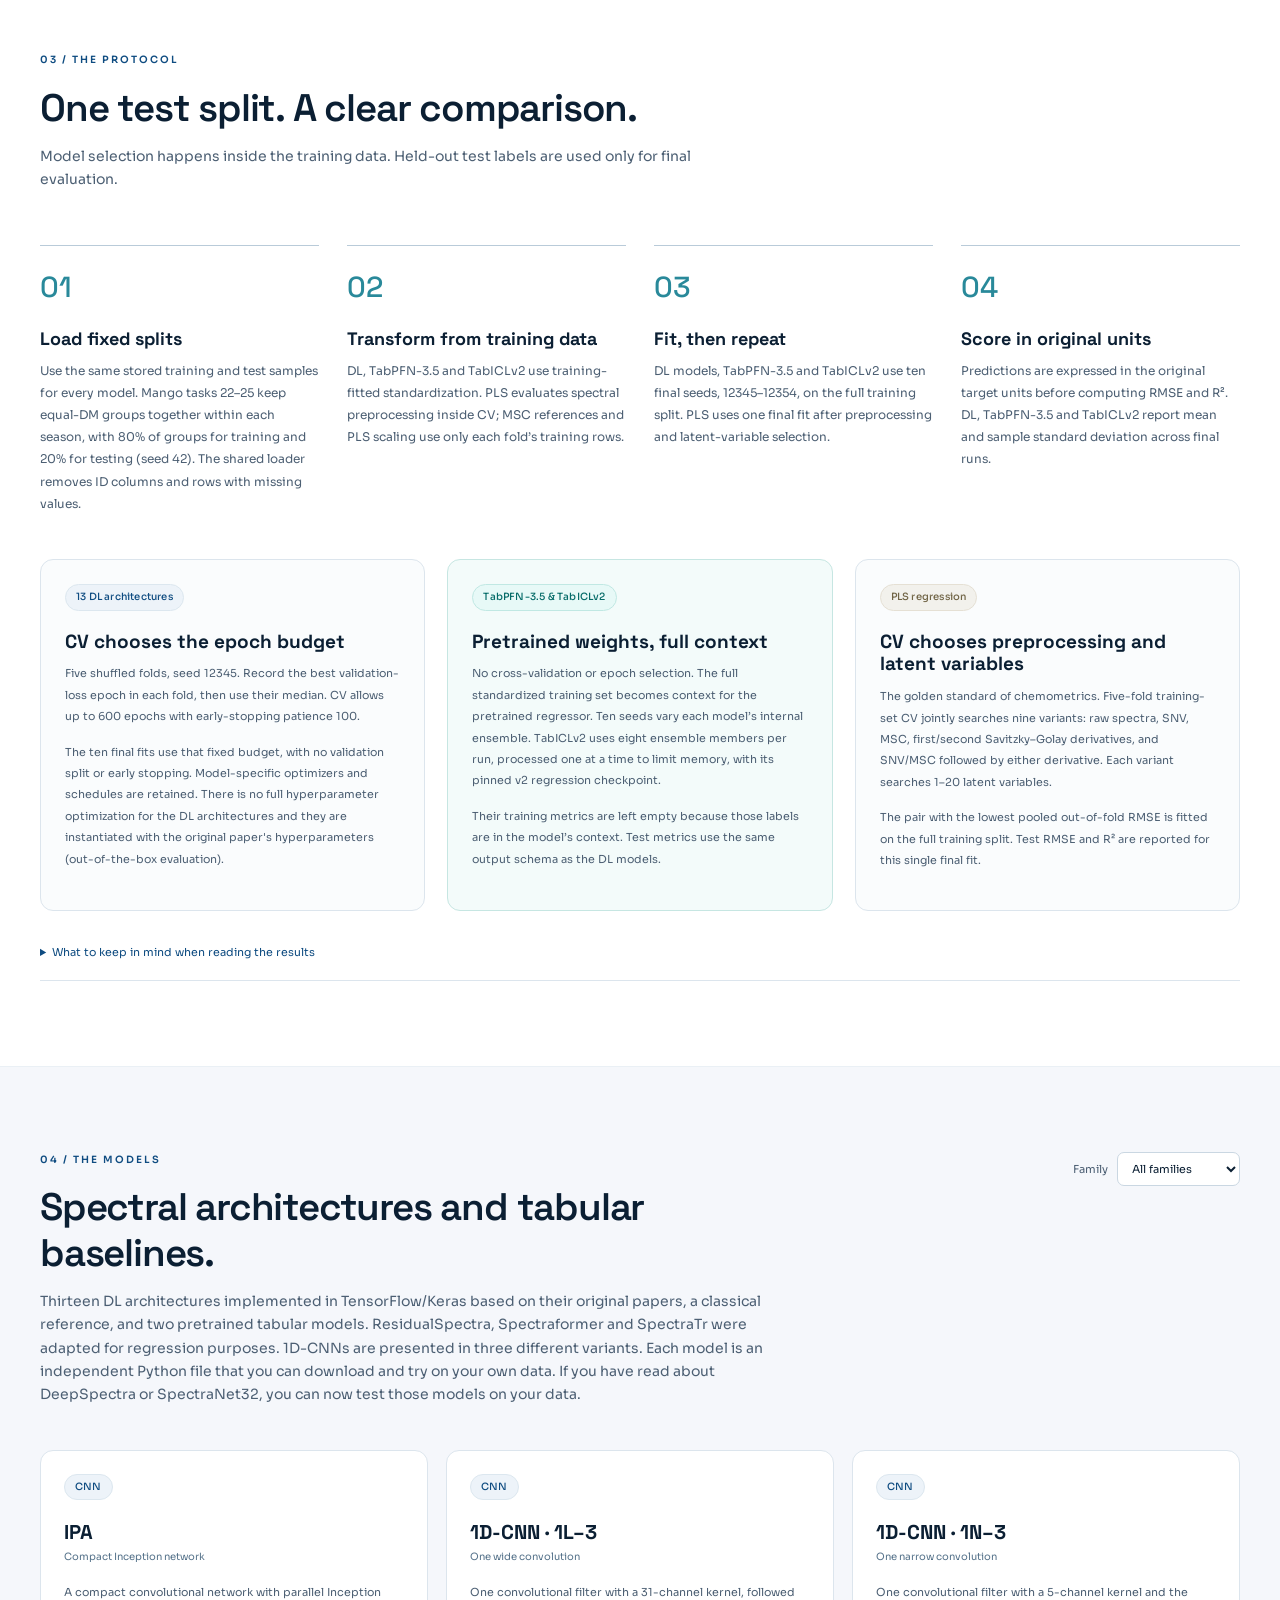
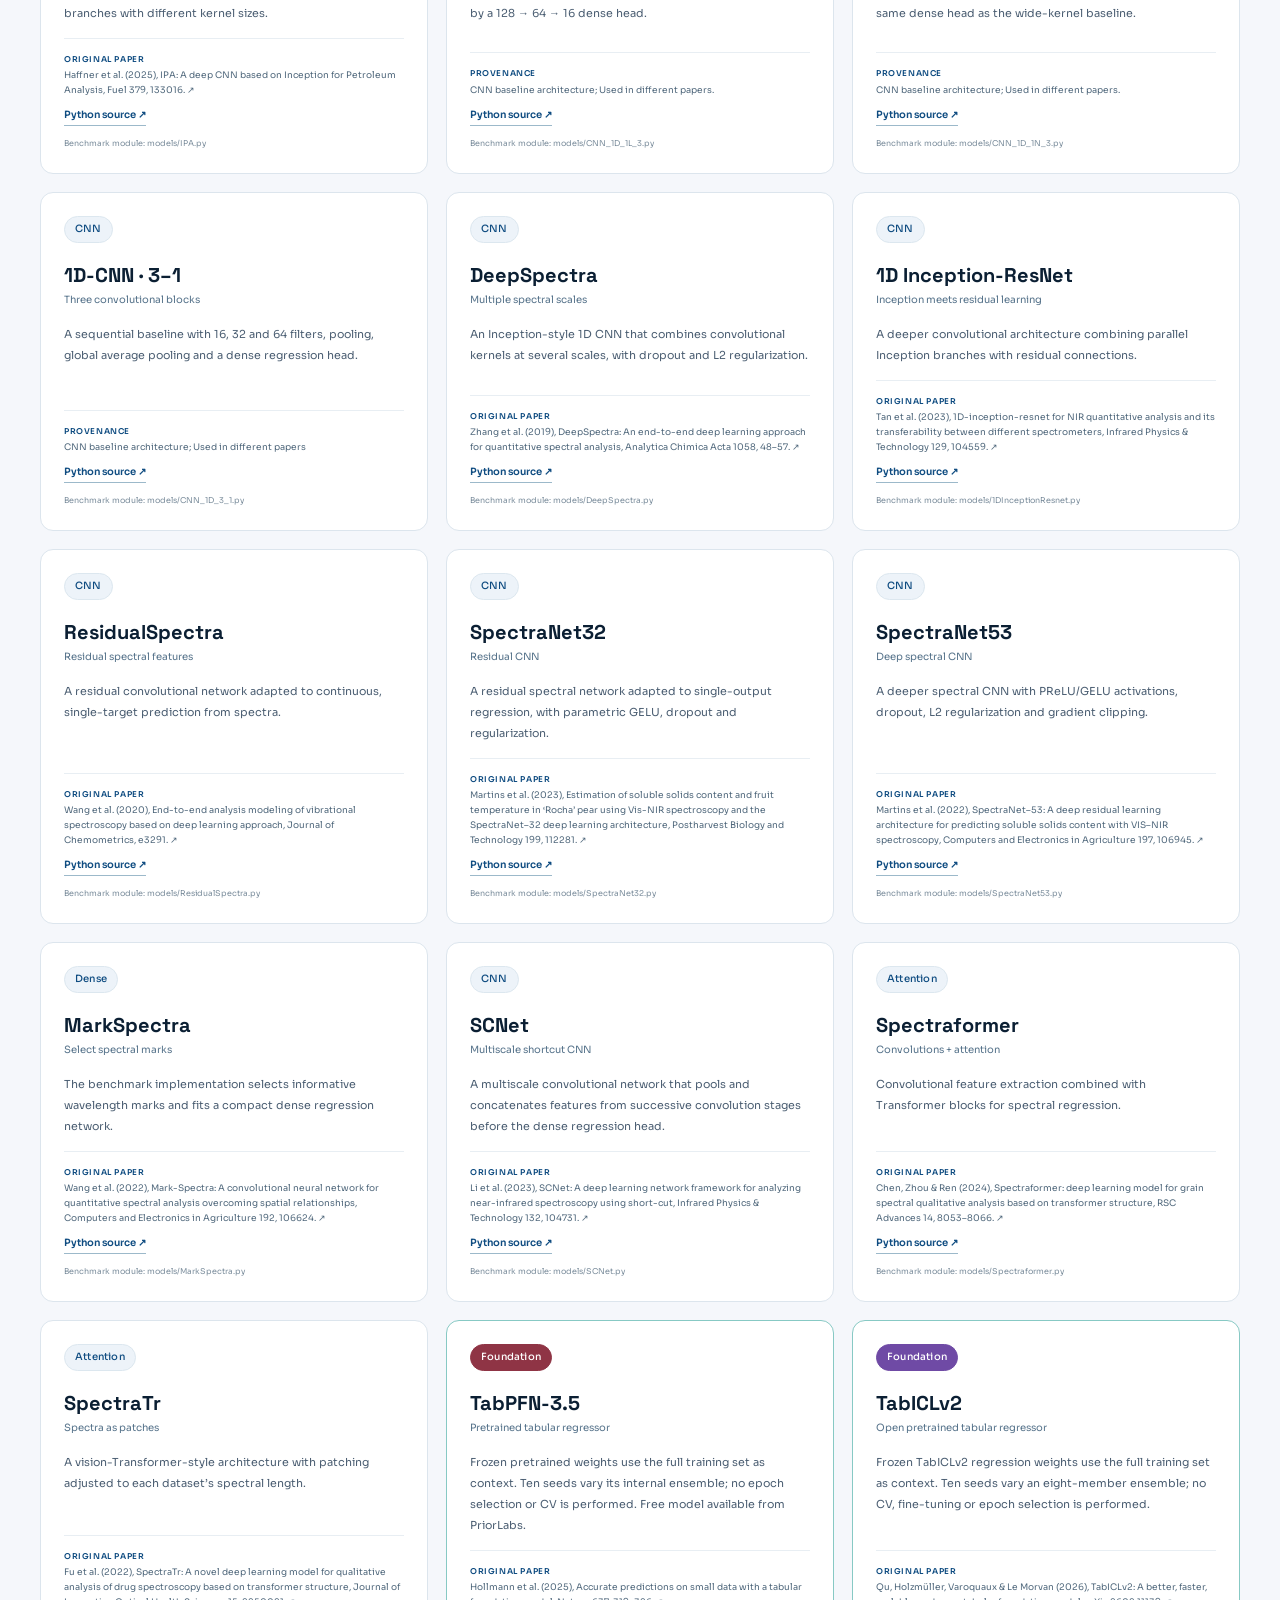
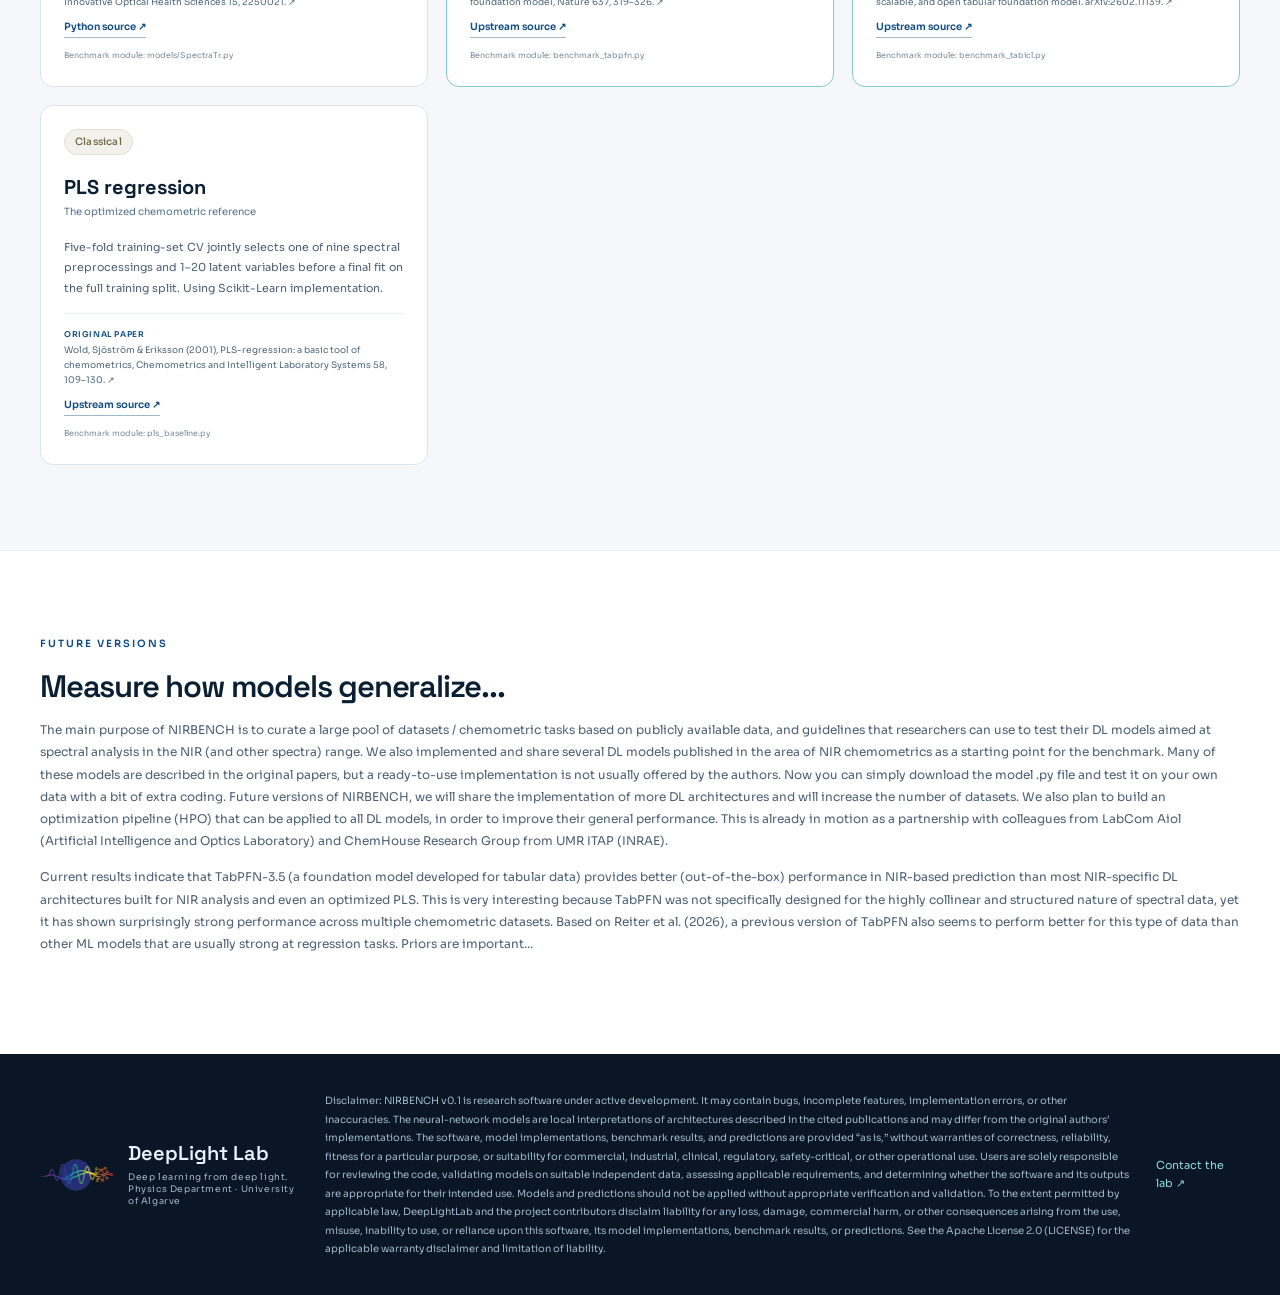
==== commit 3599470e: "update index.thml" ====
--- a/nirbench01/index.html
+++ b/nirbench01/index.html
@@ -94,7 +94,7 @@
 
     <section id="models" class="section section-tint"><div class="wrap"><div class="section-heading"><div><p class="eyebrow blue">04 / THE MODELS</p><h2>Spectral architectures and tabular baselines.</h2><p>Thirteen DL architectures implemented in TensorFlow/Keras based on their original papers, a classical reference, and two pretrained tabular models. ResidualSpectra, Spectraformer and SpectraTr were adapted for regression purposes. 1D-CNNs are presented in three different variants. Each model is an independent Python file that you can download and try on your own data. If you have read about DeepSpectra or SpectraNet32, you can now test those models on your data.</p></div><label class="compact-label">Family<select id="model-family"><option value="all">All families</option><option>CNN</option><option>Dense</option><option>Attention</option><option>Foundation</option><option>Classical</option></select></label></div><div id="model-grid" class="model-grid"></div></div></section>
 
-    <section class="section wrap future-versions"><div><p class="eyebrow blue">FUTURE VERSIONS</p><h2>Measure how models generalize...</h2><p>The main purpose of NIRBENCH is to curate a large pool of datasets / chemometric tasks based on publicly available data, and guidelines that researchers can use to test their DL models aimed at spectral analysis in the NIR (and other spectra) range. We also implemented and share several DL models published in the area of NIR chemometrics as a starting point for the benchmark. Many of these models are described in the original papers, but a ready-to-use implementation is not usually offered by the authors. Now you can simply download the model .py file and test it on your own data with a bit of extra coding. Over subsequent versions of NIRBENCH, we will share the implementation of more DL architectures and will increase the number of datasets. We also plan to build an optimization pipeline (HPO) that can be applied to all DL models, in order to improve their general performance. This is already in motion as a partnership with colleagues from LabCom Aiol (Artificial Intelligence and Optics Laboratory) and ChemHouse Research Group from UMR ITAP (INRAE). </p>
+    <section class="section wrap future-versions"><div><p class="eyebrow blue">FUTURE VERSIONS</p><h2>Measure how models generalize...</h2><p>The main purpose of NIRBENCH is to curate a large pool of datasets / chemometric tasks based on publicly available data, and guidelines that researchers can use to test their DL models aimed at spectral analysis in the NIR (and other spectra) range. We also implemented and share several DL models published in the area of NIR chemometrics as a starting point for the benchmark. Many of these models are described in the original papers, but a ready-to-use implementation is not usually offered by the authors. Now you can simply download the model .py file and test it on your own data with a bit of extra coding. Future versions of NIRBENCH, we will share the implementation of more DL architectures and will increase the number of datasets. We also plan to build an optimization pipeline (HPO) that can be applied to all DL models, in order to improve their general performance. This is already in motion as a partnership with colleagues from LabCom Aiol (Artificial Intelligence and Optics Laboratory) and ChemHouse Research Group from UMR ITAP (INRAE). </p>
 	
 	<p>Current results indicate that TabPFN-3.5 (a foundation model developed for tabular data) provides better (out-of-the-box) performance in NIR-based prediction than most NIR-specific DL architectures built for NIR analysis and even an optimized PLS. This is very interesting because TabPFN was not specifically designed for the highly collinear and structured nature of spectral data, yet it has shown surprisingly strong performance across multiple chemometric datasets. Based on <a href="https://arxiv.org/abs/2605.21544" target="_blank" rel="noopener">Reiter et al. (2026)</a>, a previous version of TabPFN also seems to perform better for this type of data than other ML models that are usually strong at regression tasks. Priors are important...</p></div>
 	<!--
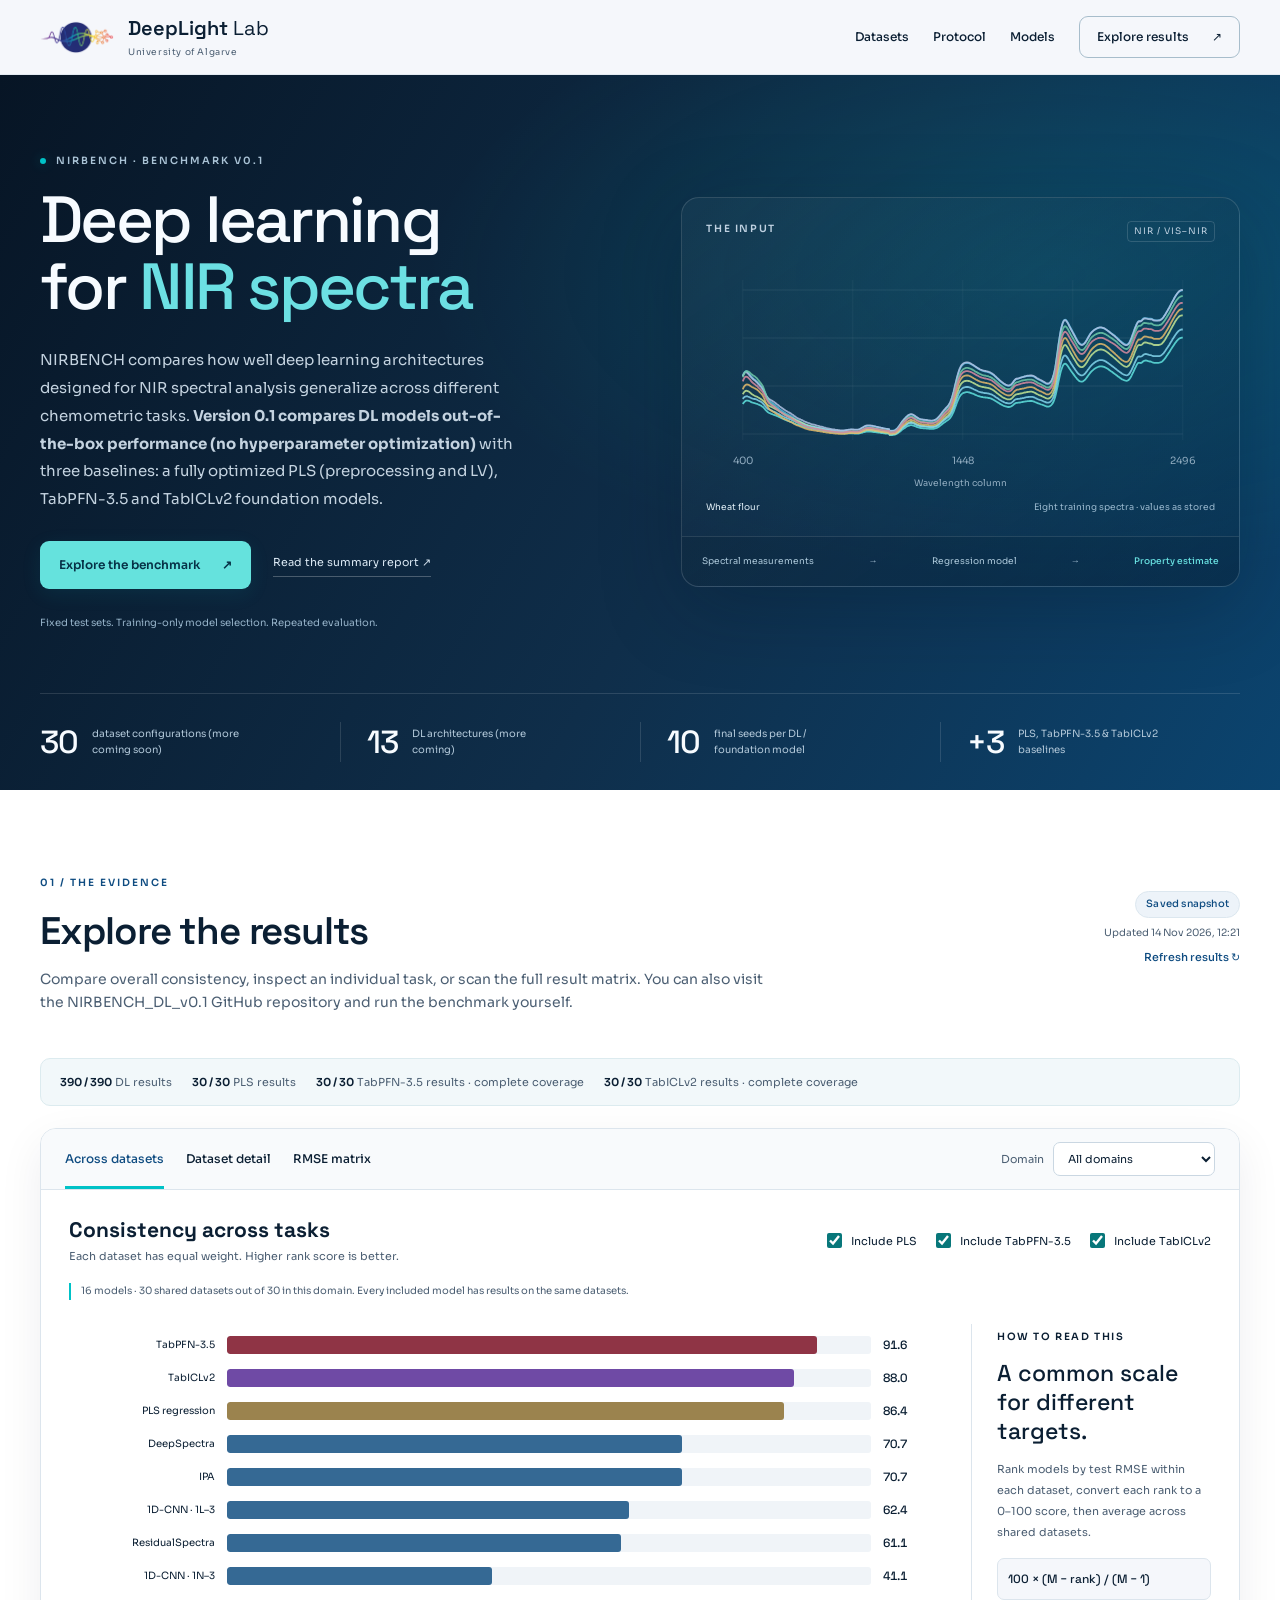
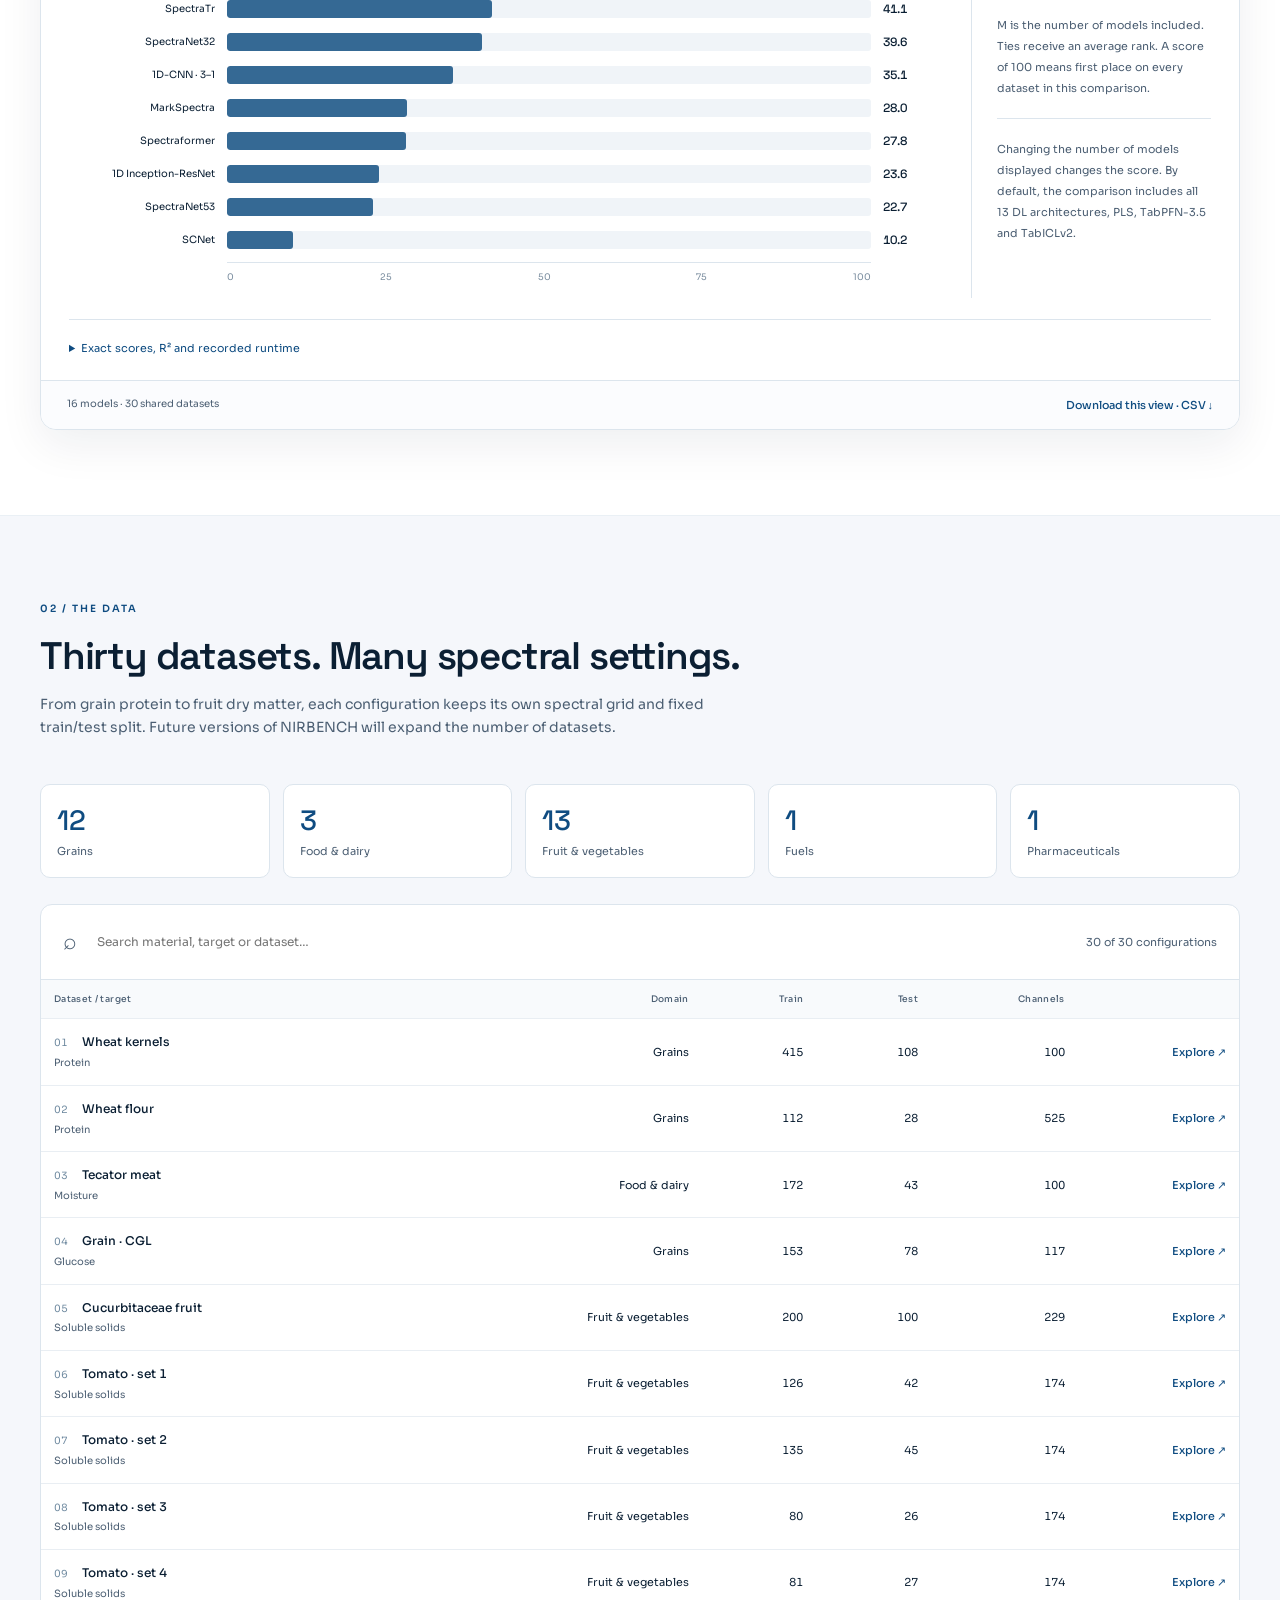
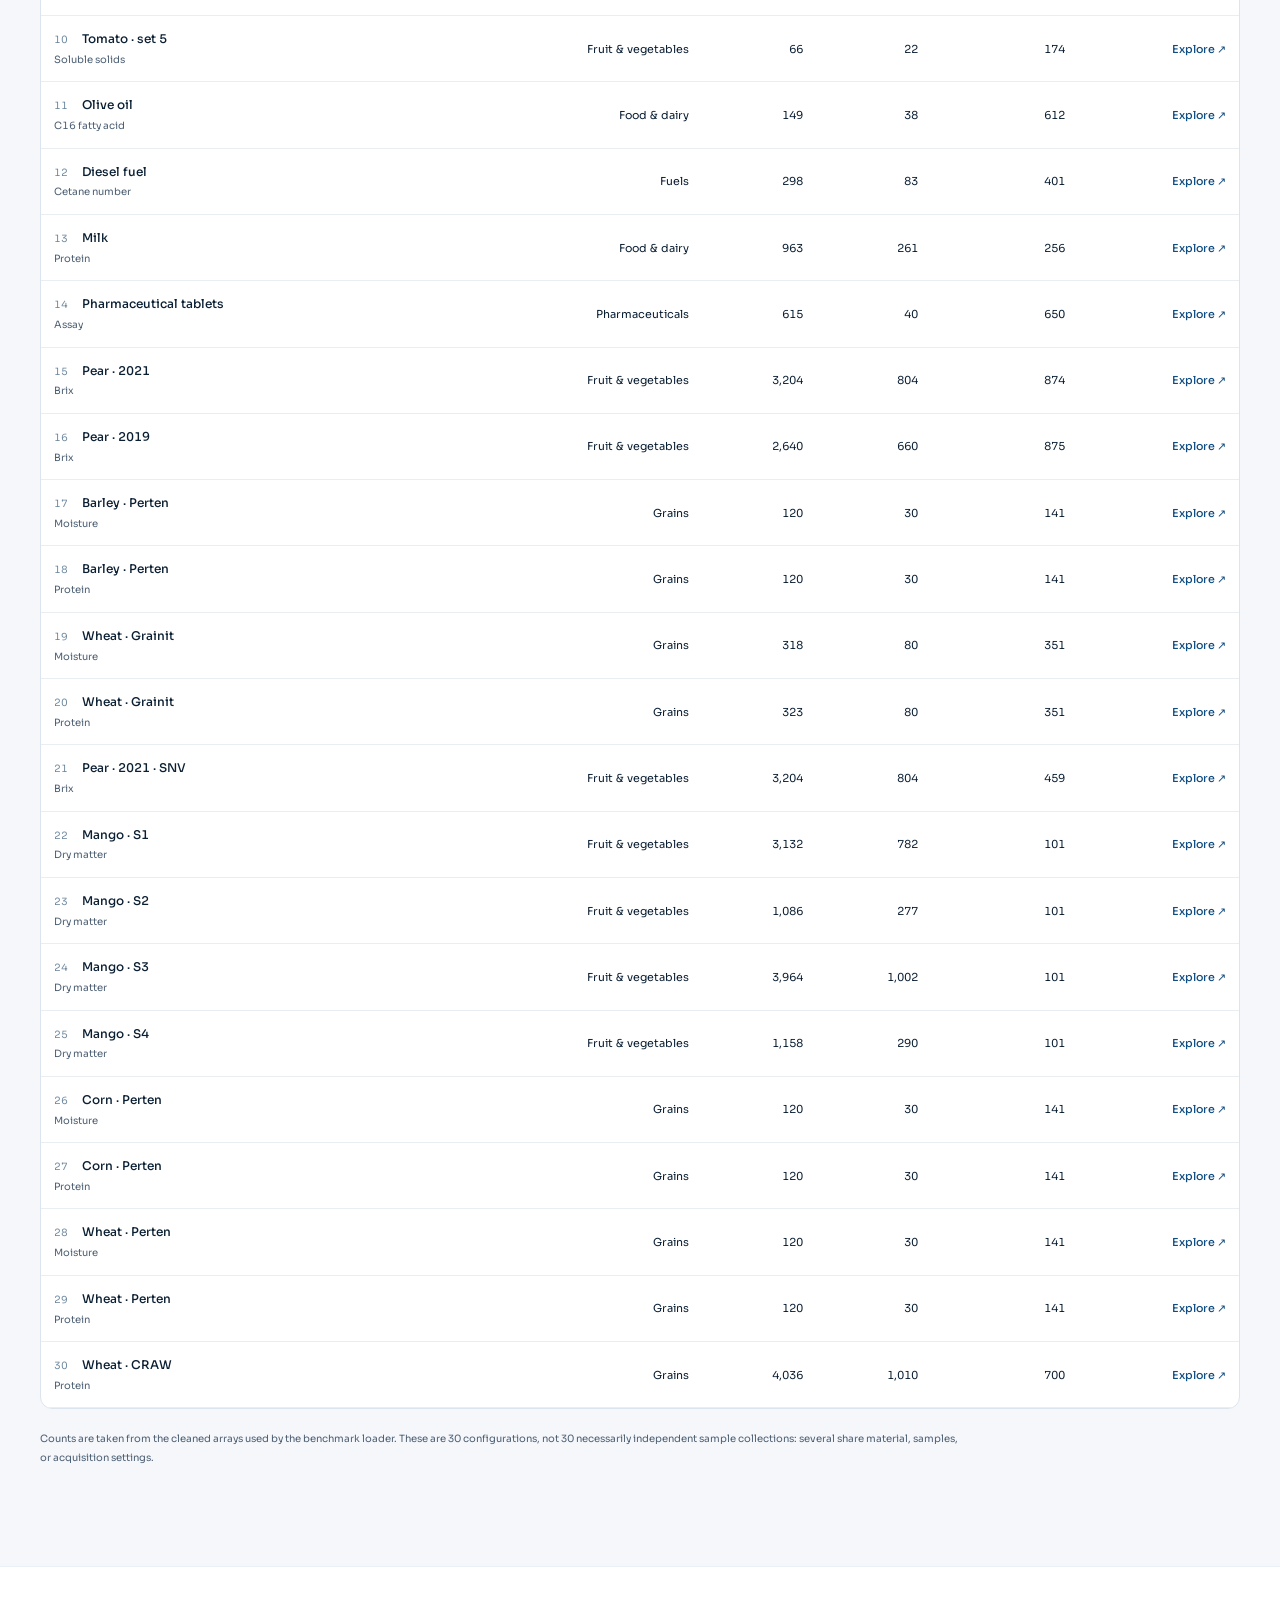
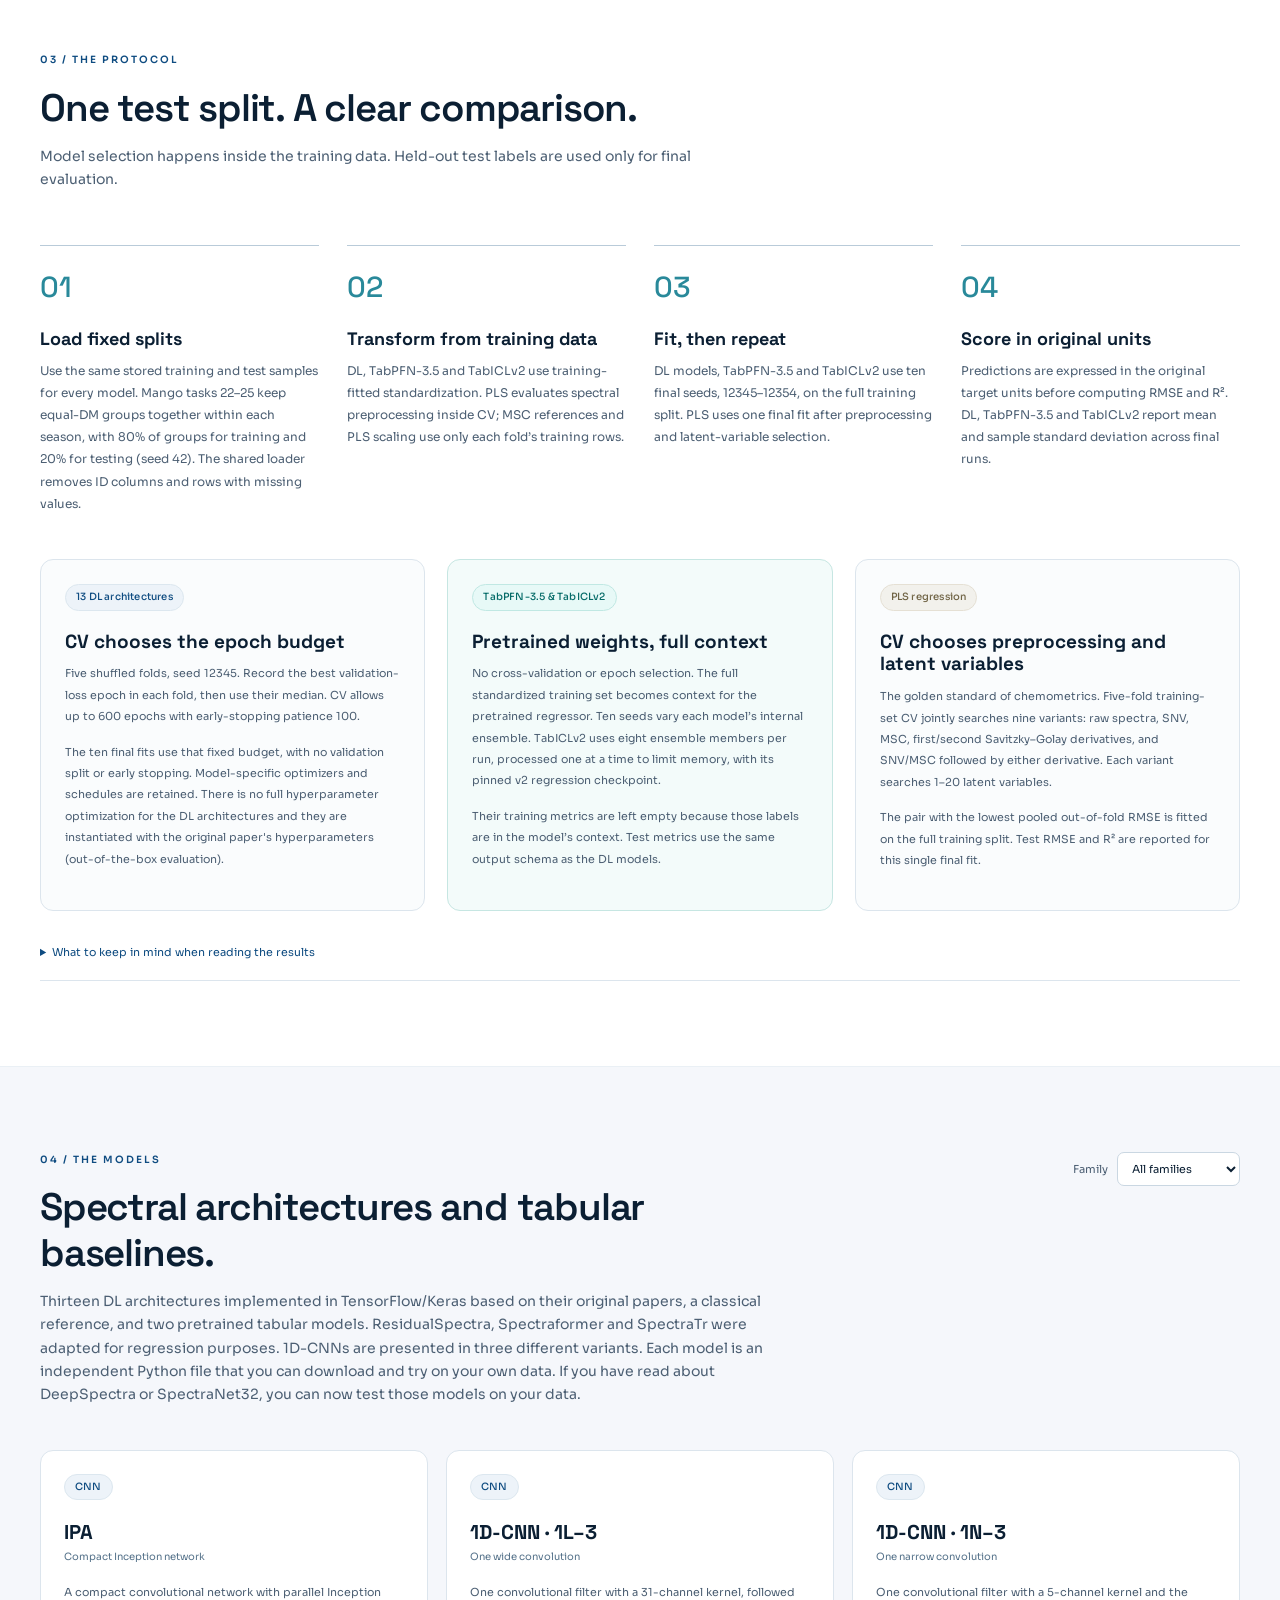
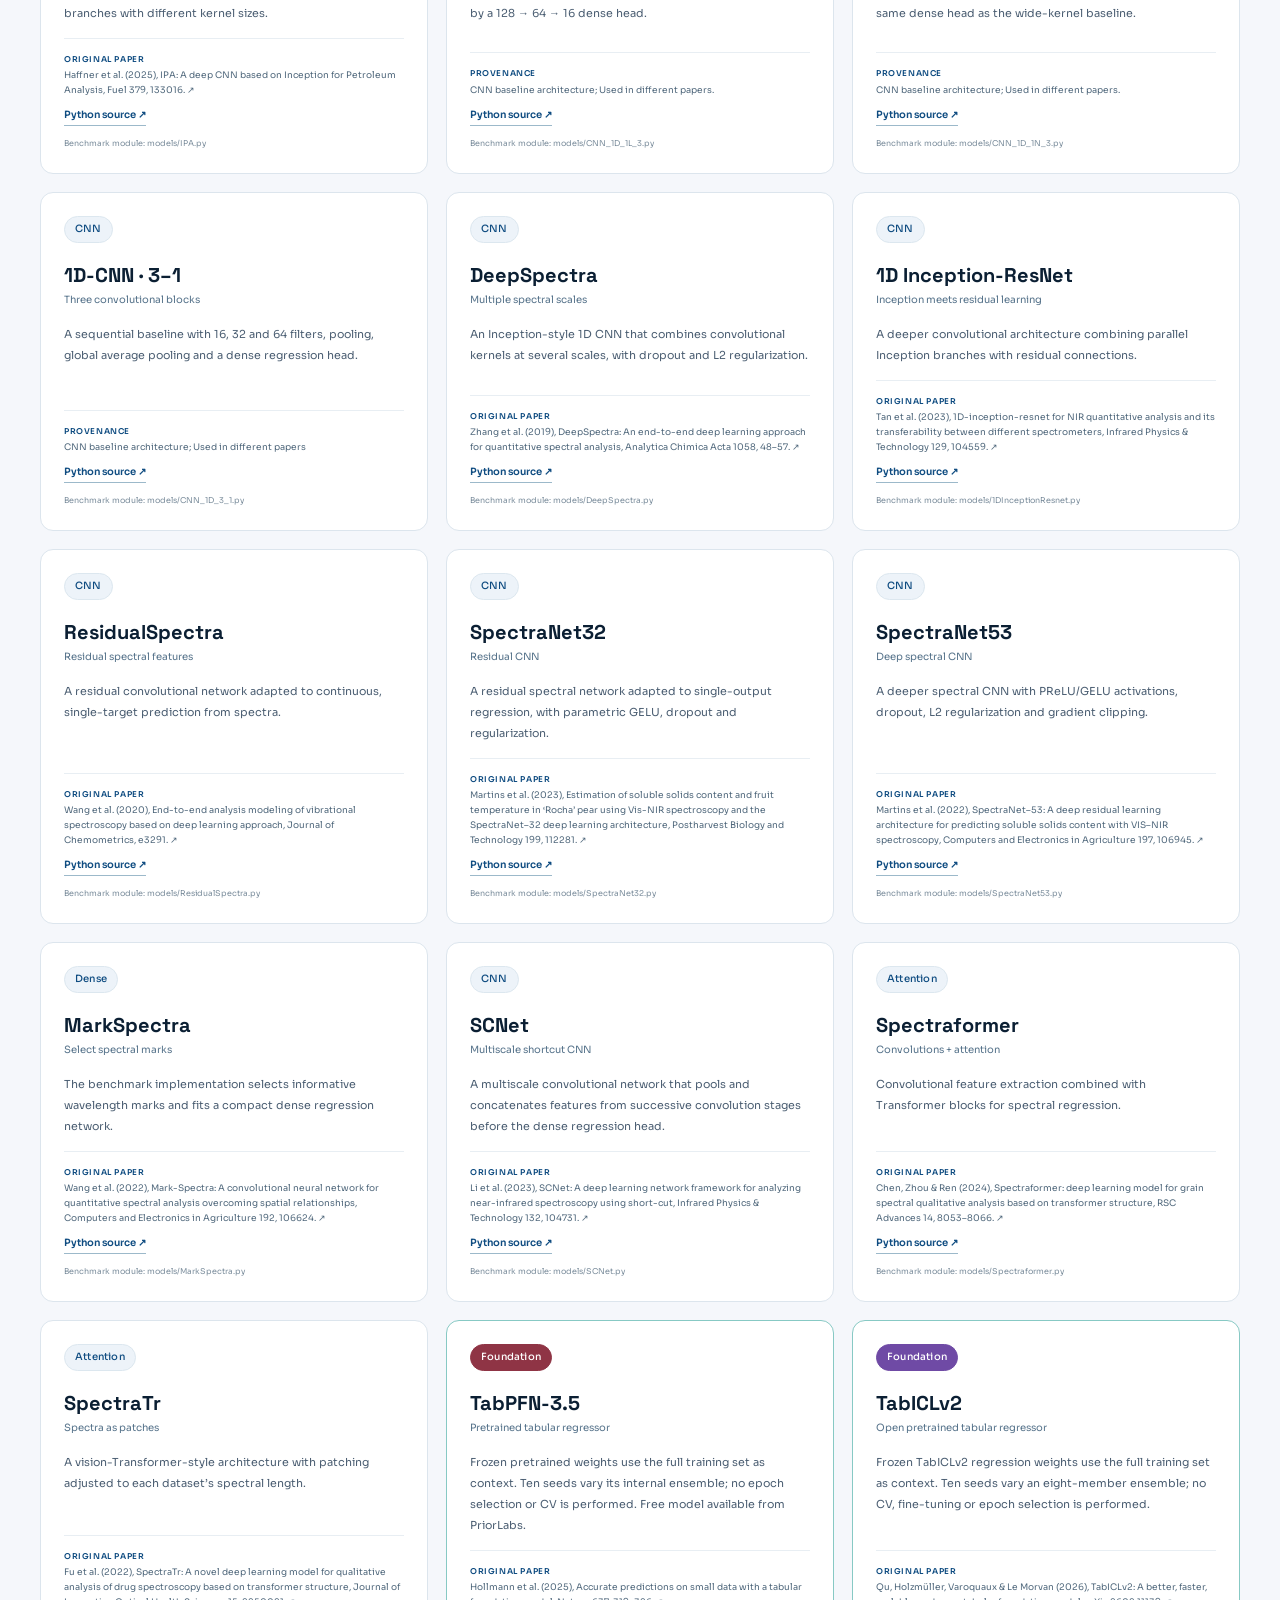
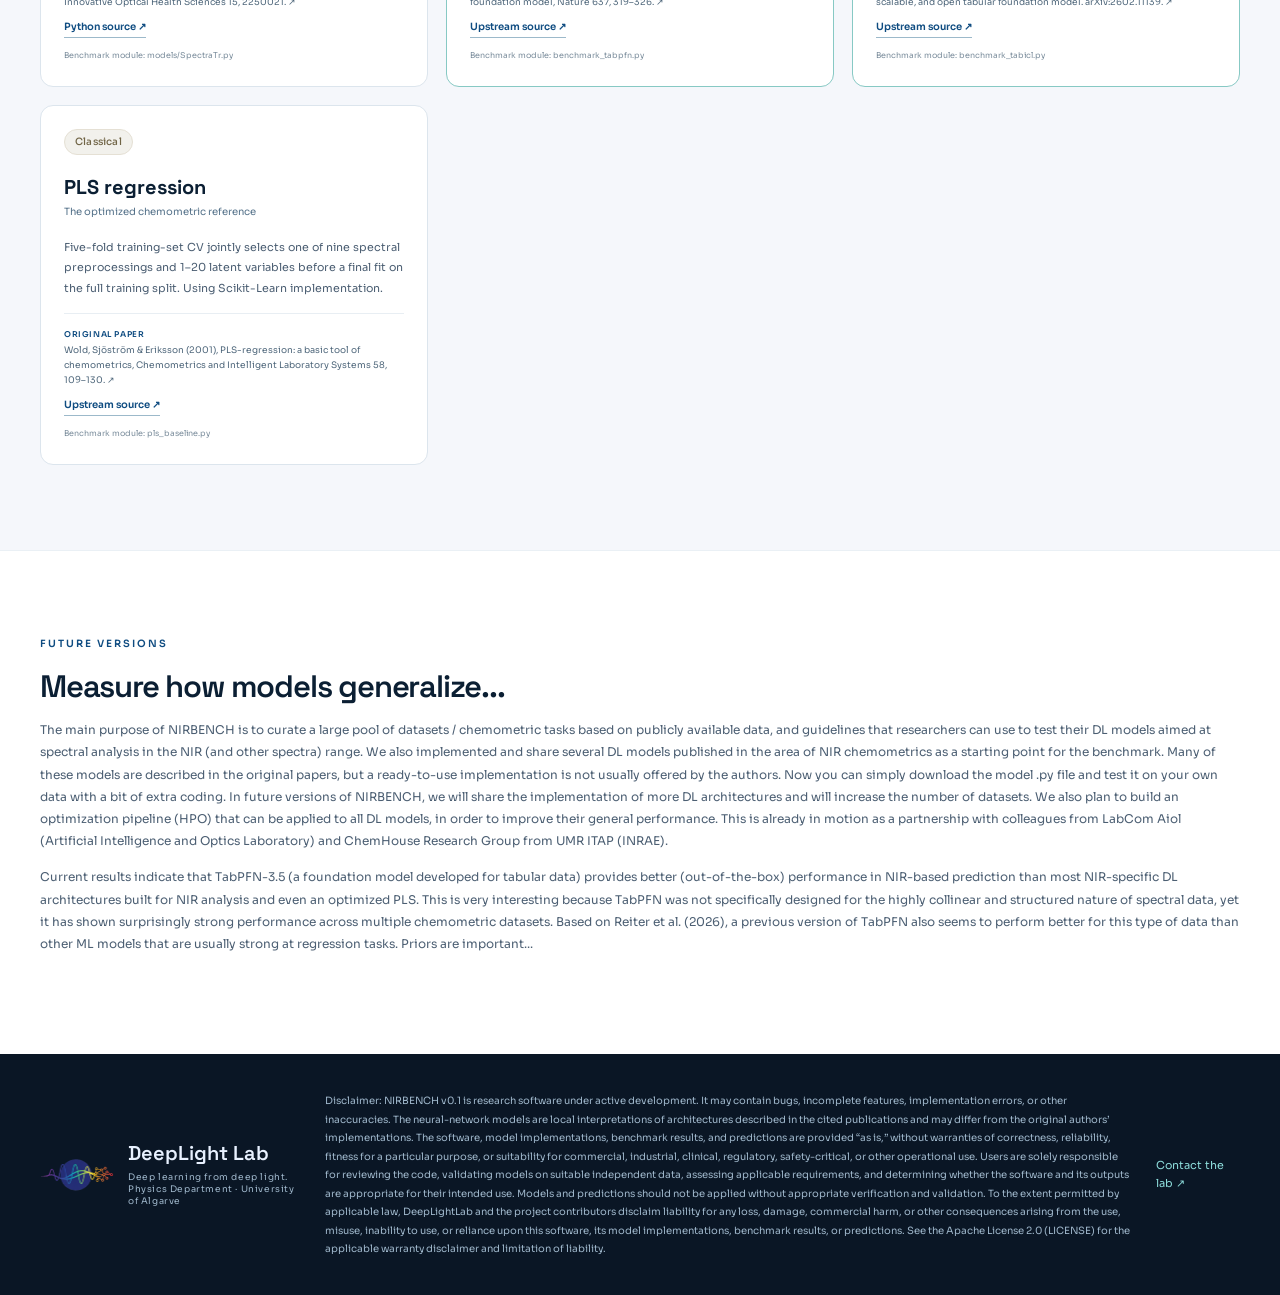
==== commit 07b5fd04: "update index" ====
--- a/nirbench01/index.html
+++ b/nirbench01/index.html
@@ -94,7 +94,7 @@
 
     <section id="models" class="section section-tint"><div class="wrap"><div class="section-heading"><div><p class="eyebrow blue">04 / THE MODELS</p><h2>Spectral architectures and tabular baselines.</h2><p>Thirteen DL architectures implemented in TensorFlow/Keras based on their original papers, a classical reference, and two pretrained tabular models. ResidualSpectra, Spectraformer and SpectraTr were adapted for regression purposes. 1D-CNNs are presented in three different variants. Each model is an independent Python file that you can download and try on your own data. If you have read about DeepSpectra or SpectraNet32, you can now test those models on your data.</p></div><label class="compact-label">Family<select id="model-family"><option value="all">All families</option><option>CNN</option><option>Dense</option><option>Attention</option><option>Foundation</option><option>Classical</option></select></label></div><div id="model-grid" class="model-grid"></div></div></section>
 
-    <section class="section wrap future-versions"><div><p class="eyebrow blue">FUTURE VERSIONS</p><h2>Measure how models generalize...</h2><p>The main purpose of NIRBENCH is to curate a large pool of datasets / chemometric tasks based on publicly available data, and guidelines that researchers can use to test their DL models aimed at spectral analysis in the NIR (and other spectra) range. We also implemented and share several DL models published in the area of NIR chemometrics as a starting point for the benchmark. Many of these models are described in the original papers, but a ready-to-use implementation is not usually offered by the authors. Now you can simply download the model .py file and test it on your own data with a bit of extra coding. Future versions of NIRBENCH, we will share the implementation of more DL architectures and will increase the number of datasets. We also plan to build an optimization pipeline (HPO) that can be applied to all DL models, in order to improve their general performance. This is already in motion as a partnership with colleagues from LabCom Aiol (Artificial Intelligence and Optics Laboratory) and ChemHouse Research Group from UMR ITAP (INRAE). </p>
+    <section class="section wrap future-versions"><div><p class="eyebrow blue">FUTURE VERSIONS</p><h2>Measure how models generalize...</h2><p>The main purpose of NIRBENCH is to curate a large pool of datasets / chemometric tasks based on publicly available data, and guidelines that researchers can use to test their DL models aimed at spectral analysis in the NIR (and other spectra) range. We also implemented and share several DL models published in the area of NIR chemometrics as a starting point for the benchmark. Many of these models are described in the original papers, but a ready-to-use implementation is not usually offered by the authors. Now you can simply download the model .py file and test it on your own data with a bit of extra coding. In future versions of NIRBENCH, we will share the implementation of more DL architectures and will increase the number of datasets. We also plan to build an optimization pipeline (HPO) that can be applied to all DL models, in order to improve their general performance. This is already in motion as a partnership with colleagues from LabCom Aiol (Artificial Intelligence and Optics Laboratory) and ChemHouse Research Group from UMR ITAP (INRAE). </p>
 	
 	<p>Current results indicate that TabPFN-3.5 (a foundation model developed for tabular data) provides better (out-of-the-box) performance in NIR-based prediction than most NIR-specific DL architectures built for NIR analysis and even an optimized PLS. This is very interesting because TabPFN was not specifically designed for the highly collinear and structured nature of spectral data, yet it has shown surprisingly strong performance across multiple chemometric datasets. Based on <a href="https://arxiv.org/abs/2605.21544" target="_blank" rel="noopener">Reiter et al. (2026)</a>, a previous version of TabPFN also seems to perform better for this type of data than other ML models that are usually strong at regression tasks. Priors are important...</p></div>
 	<!--
